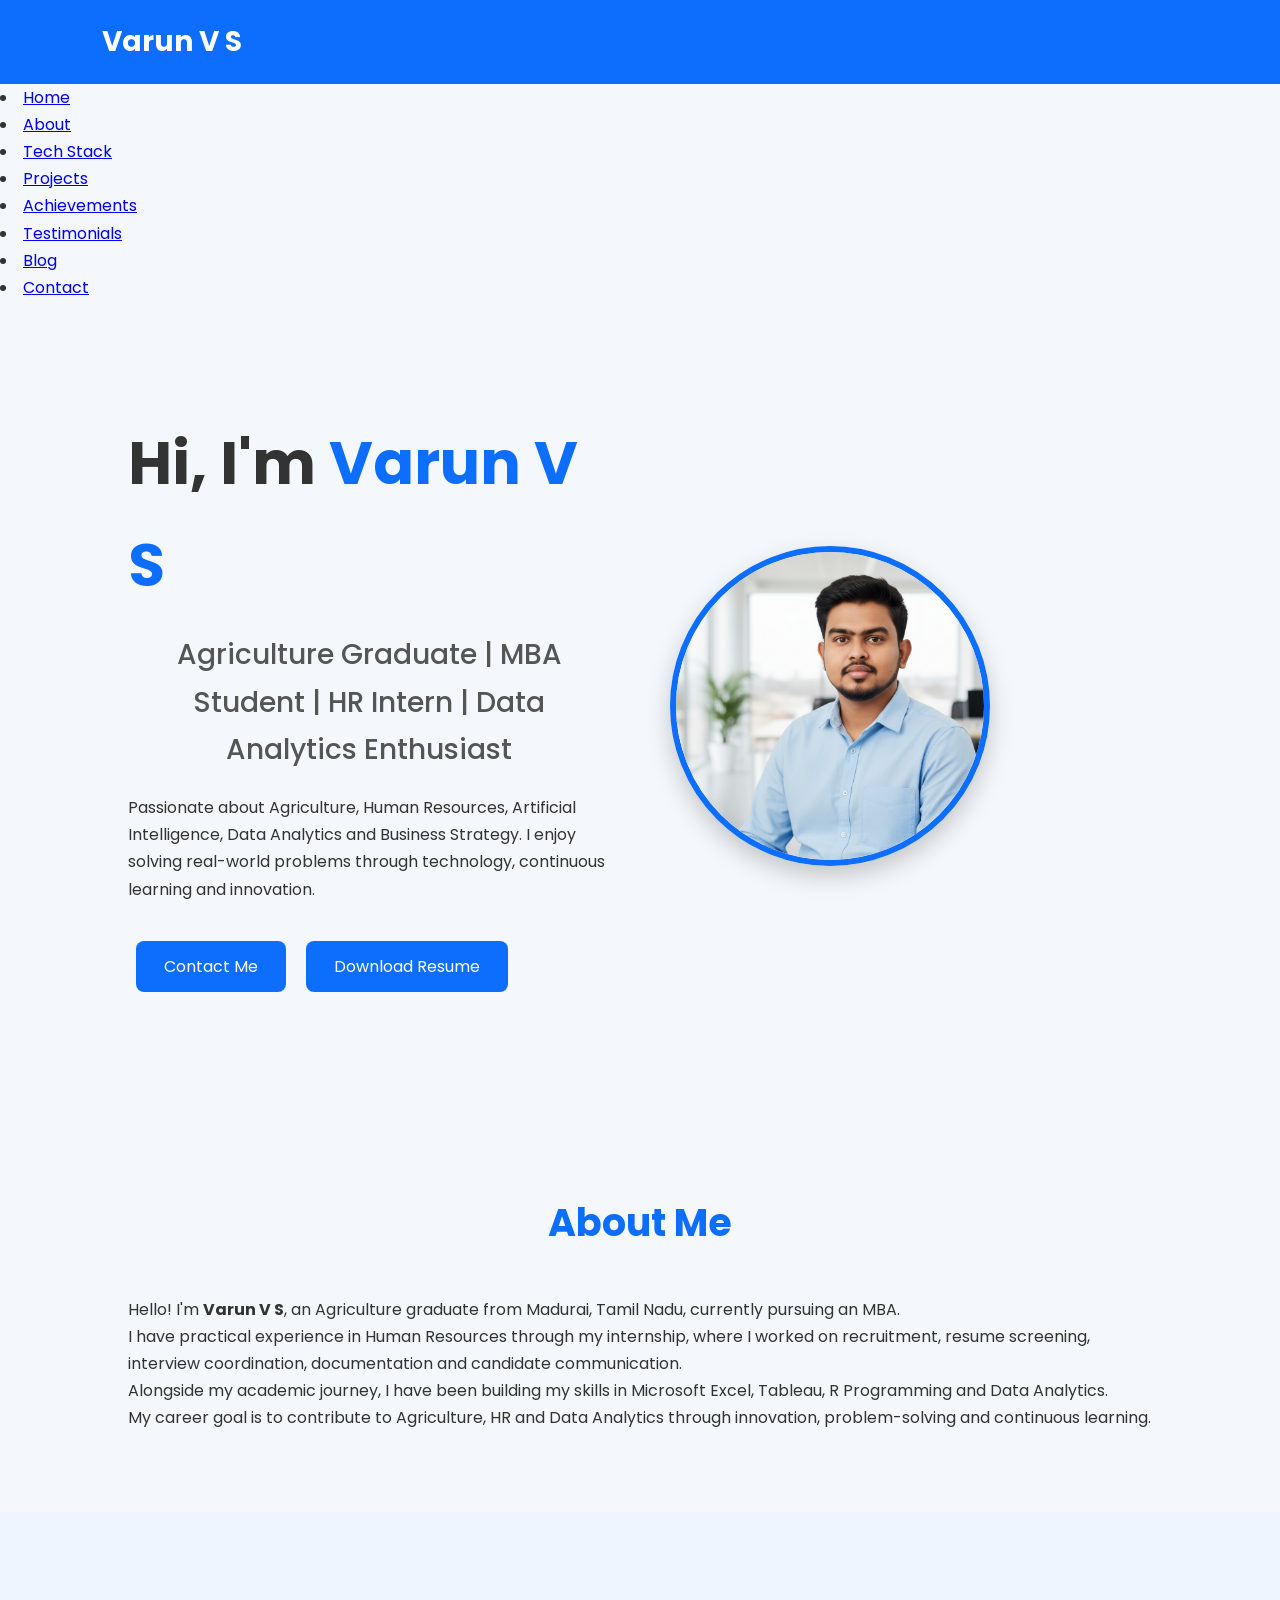
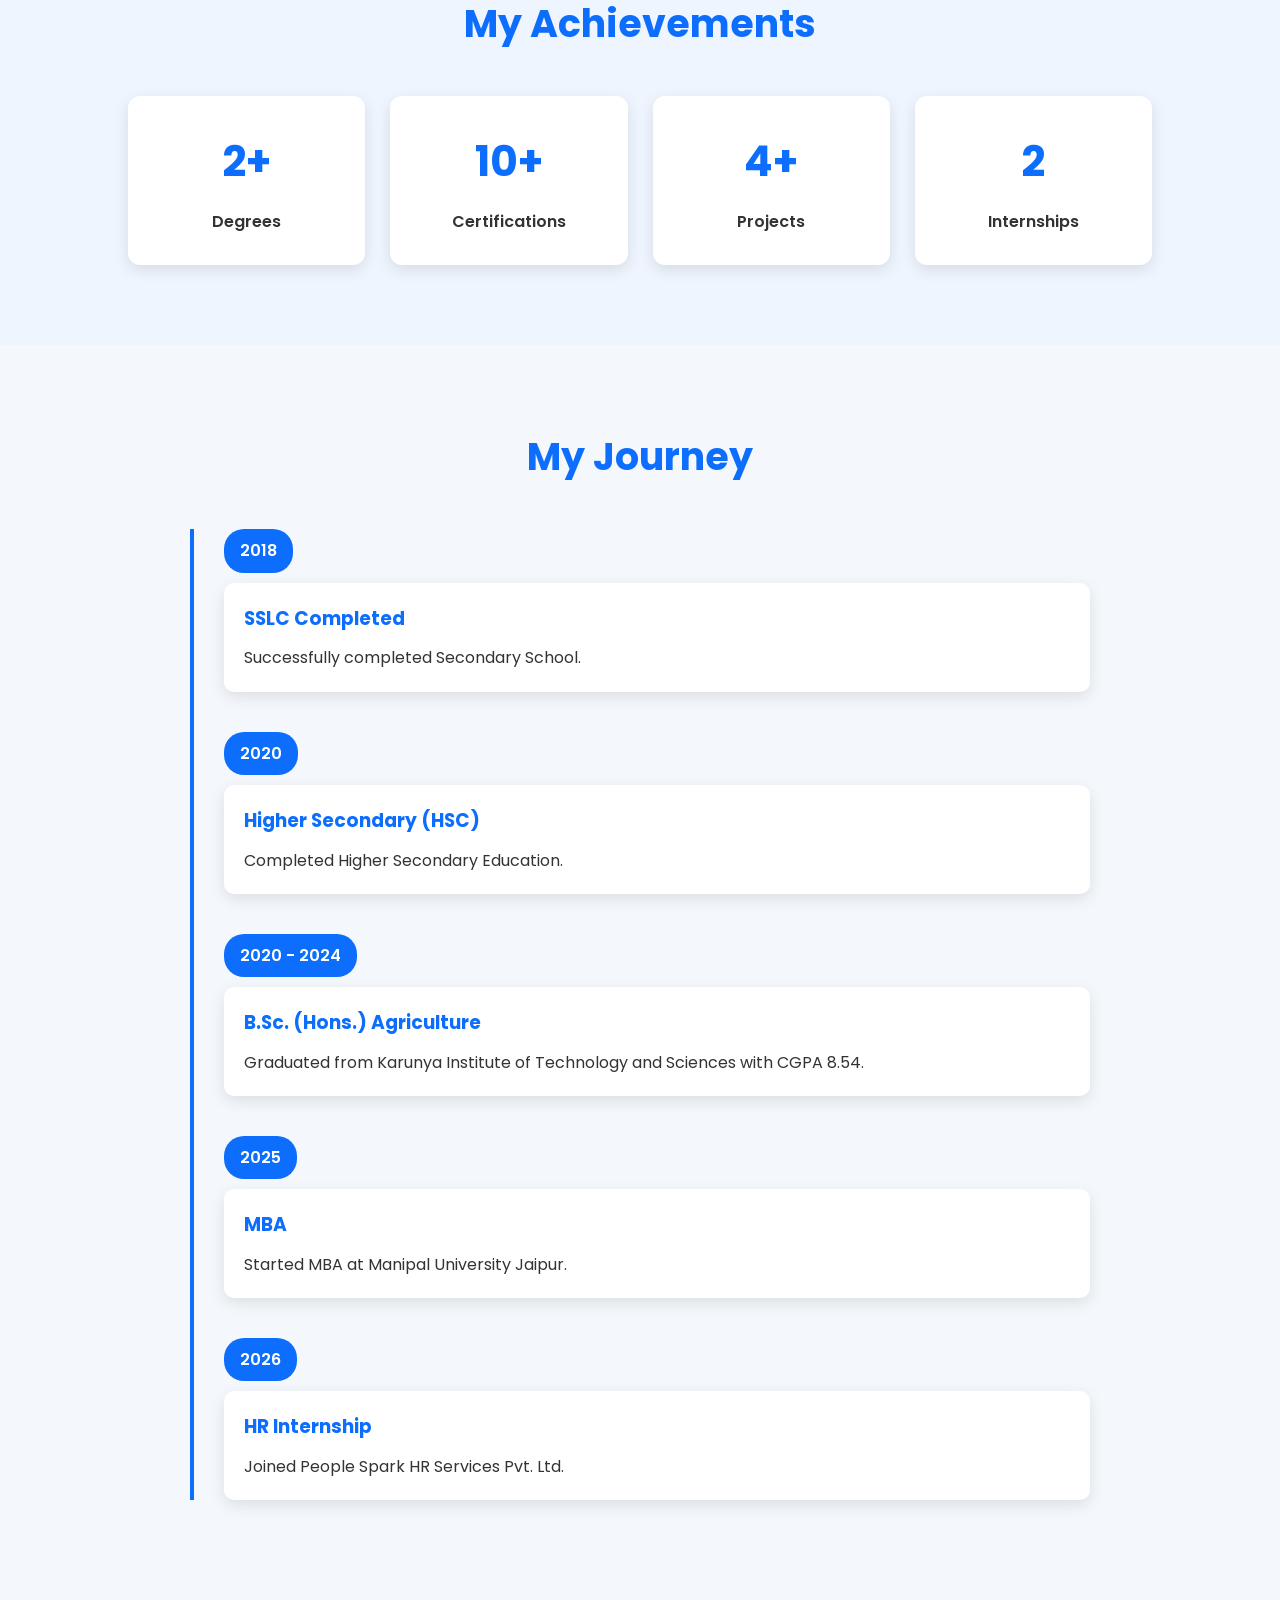
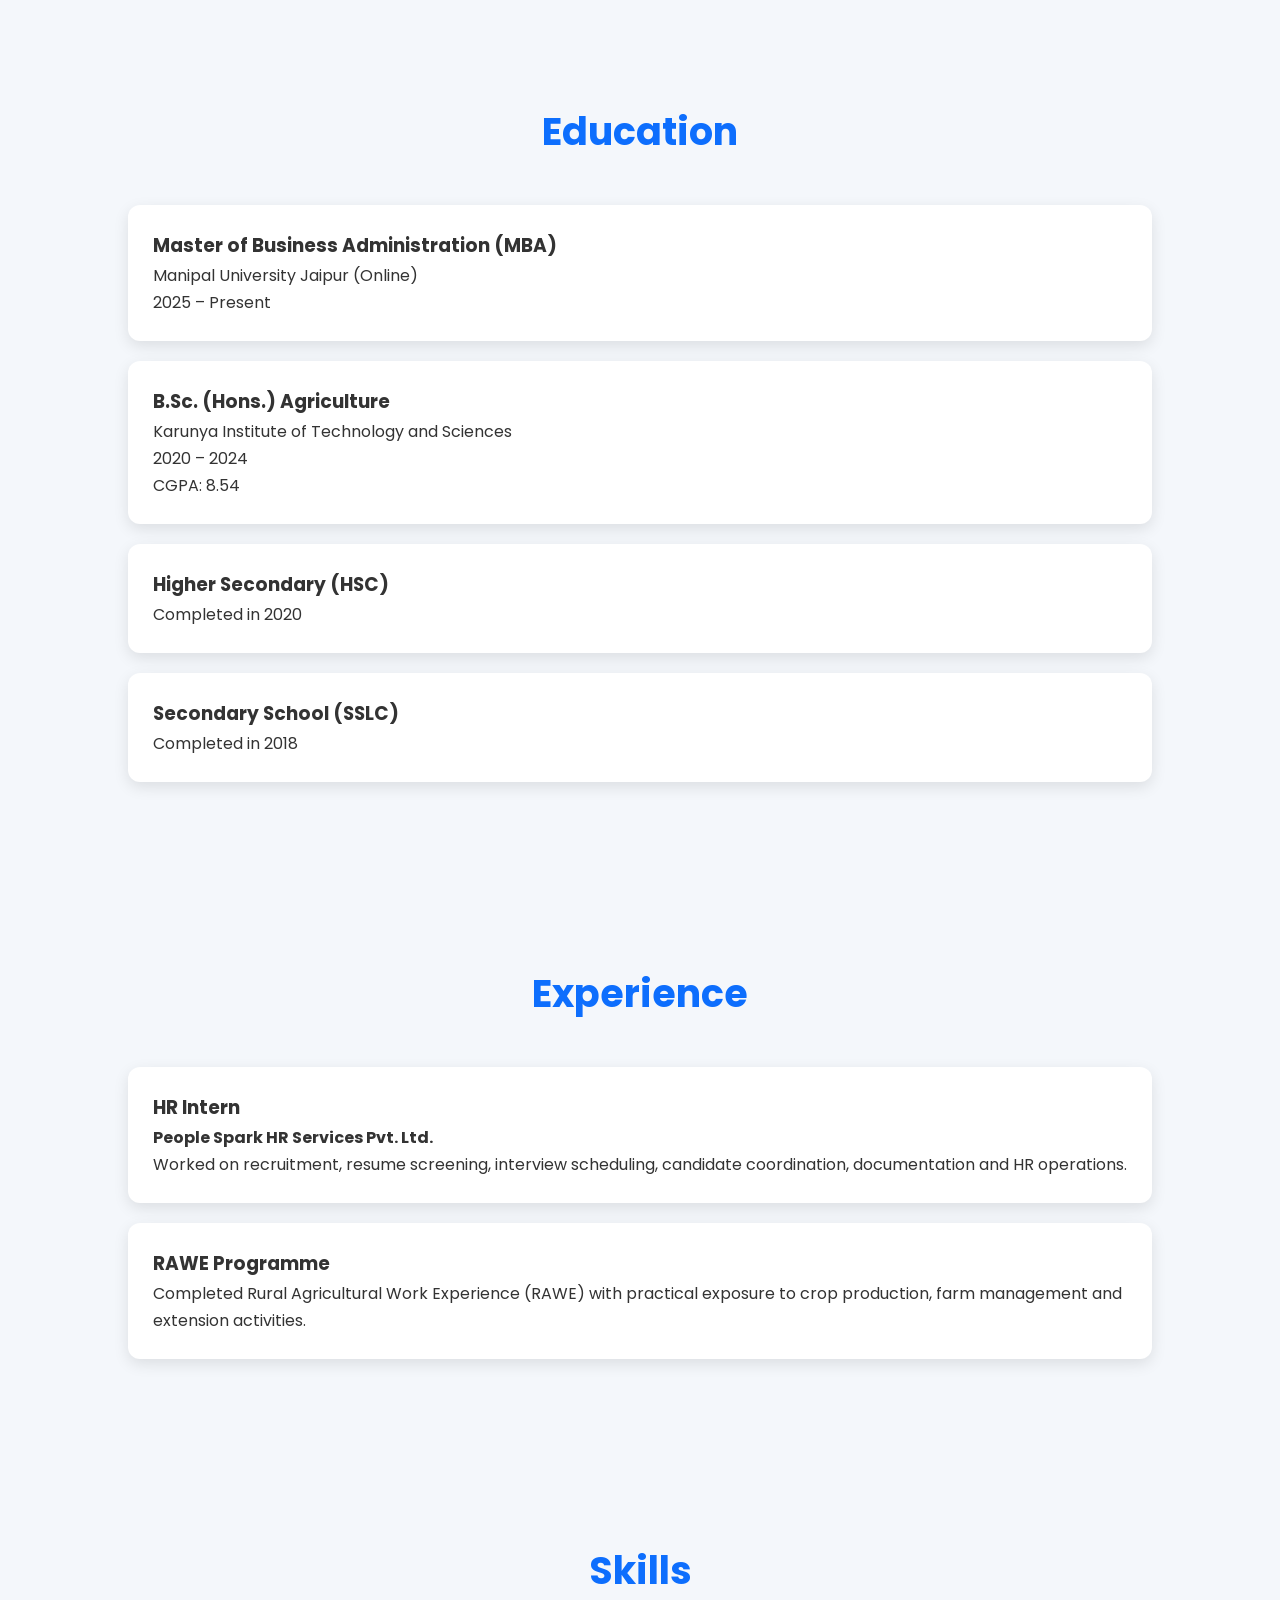
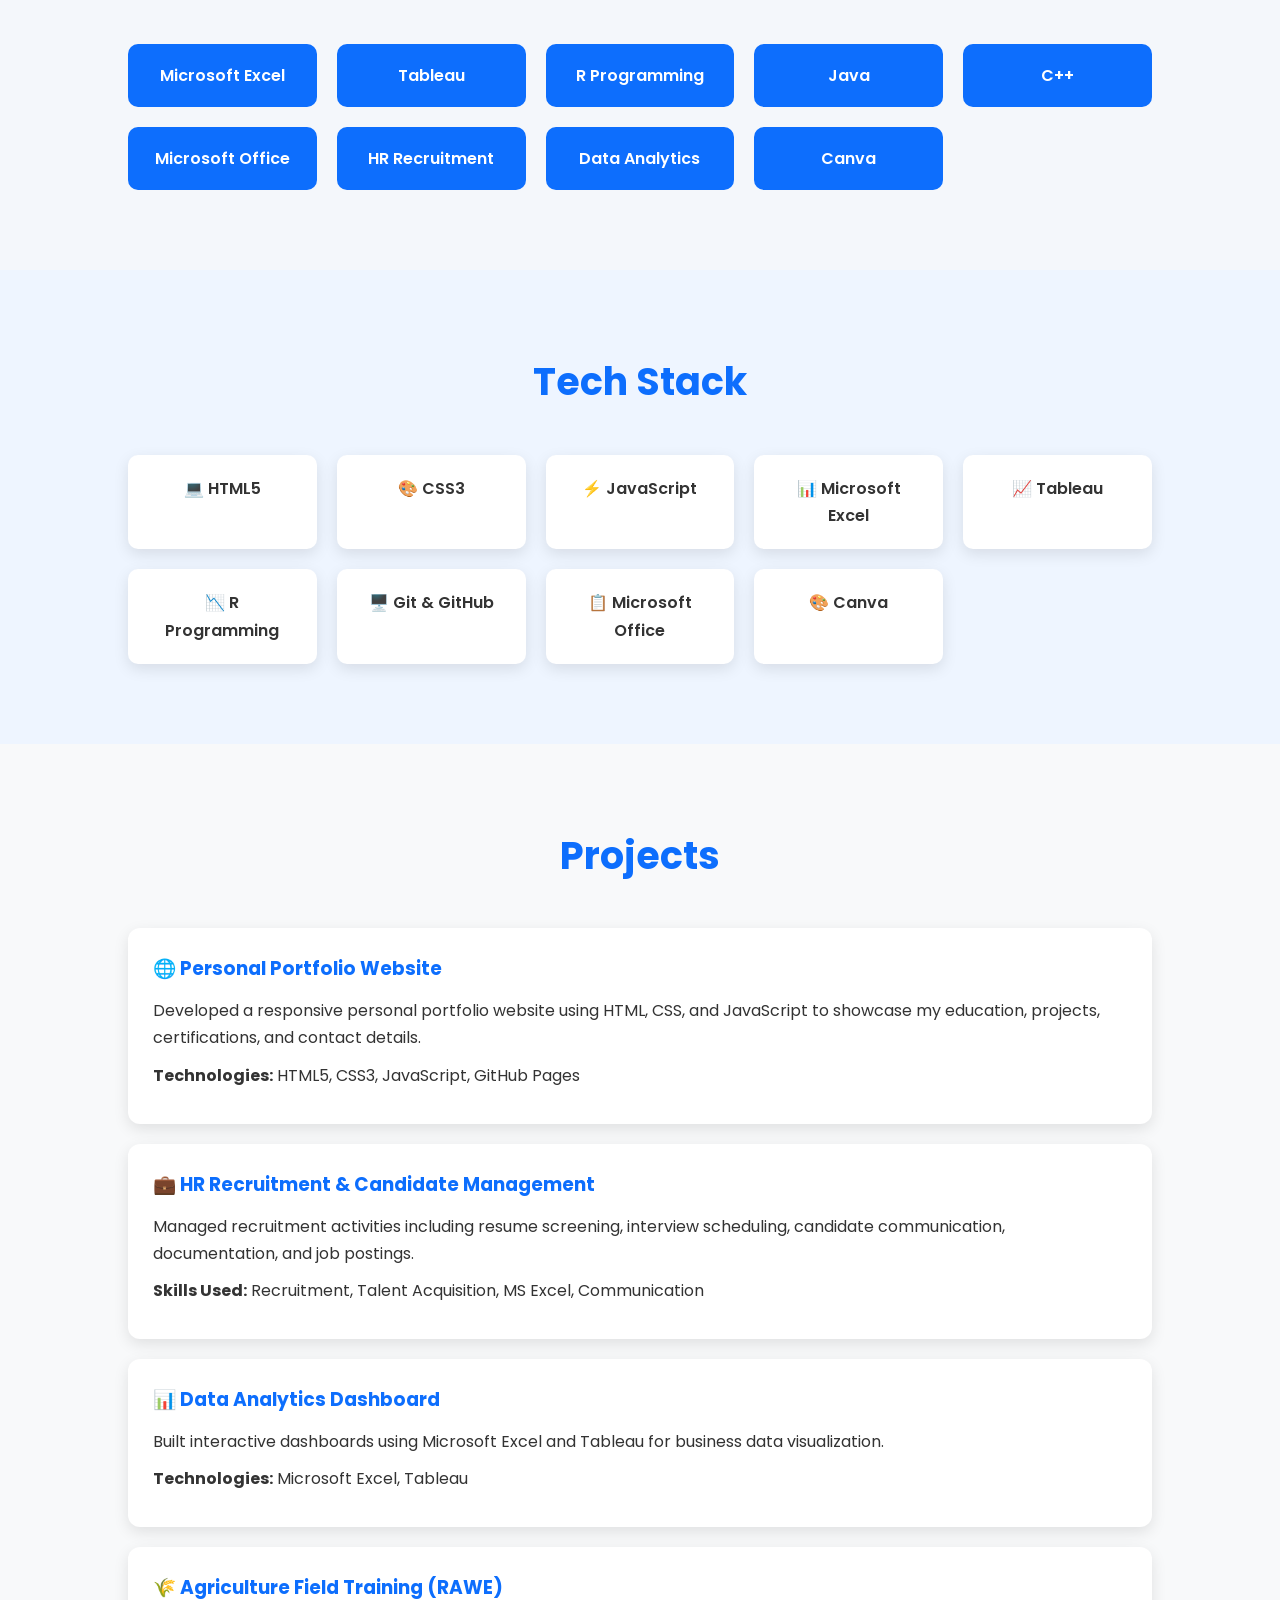
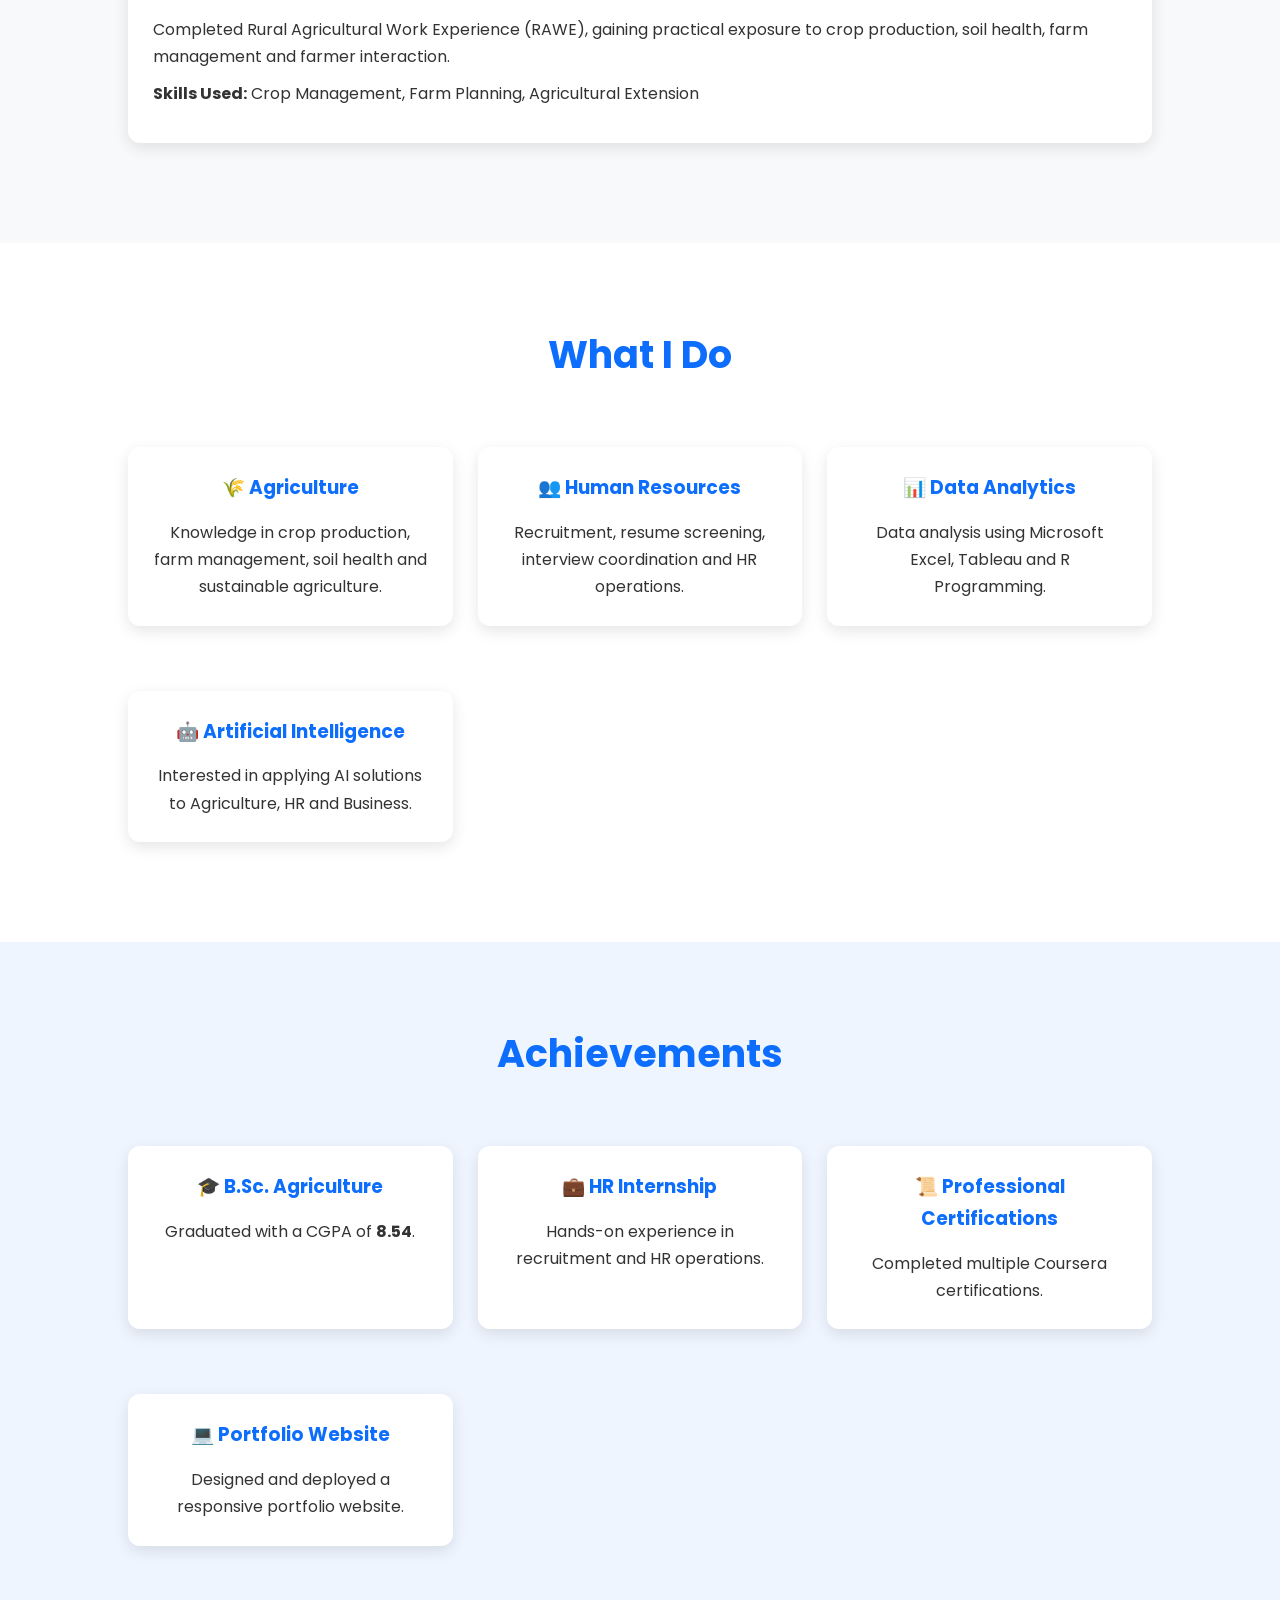
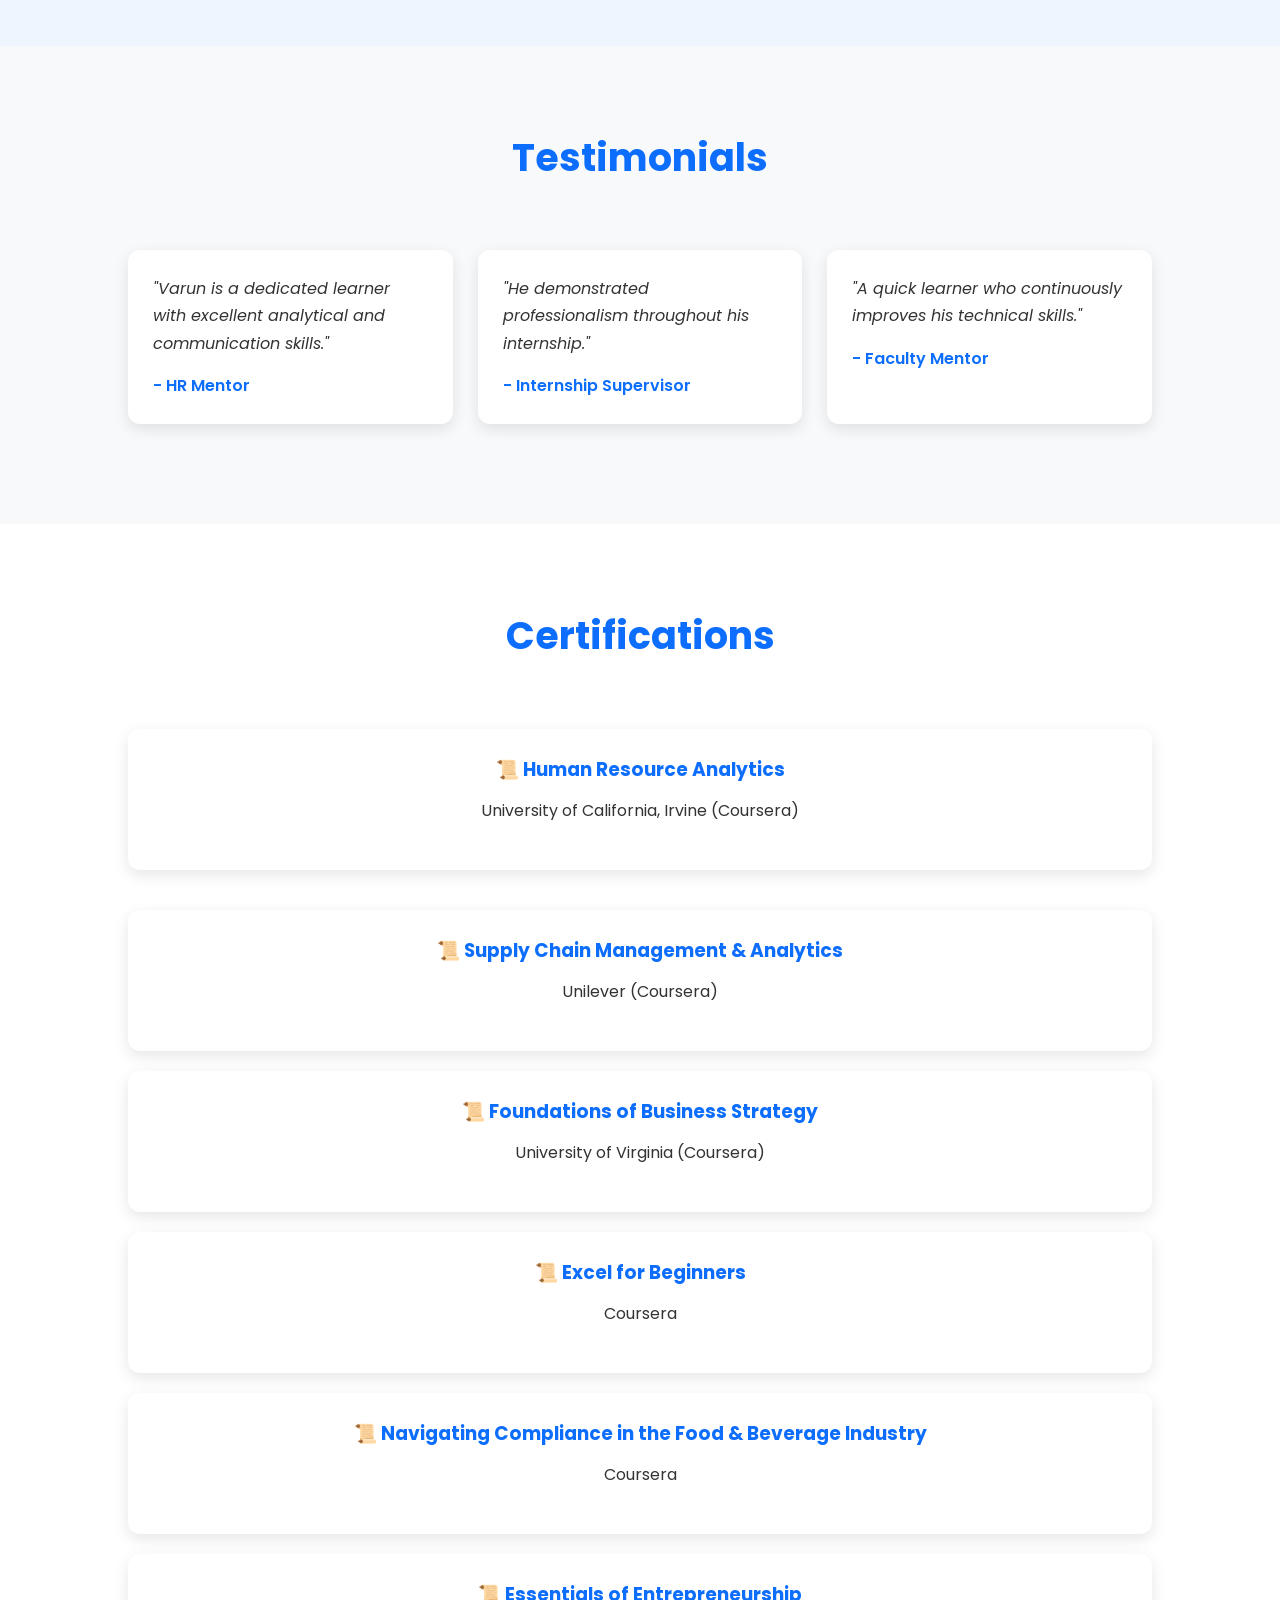
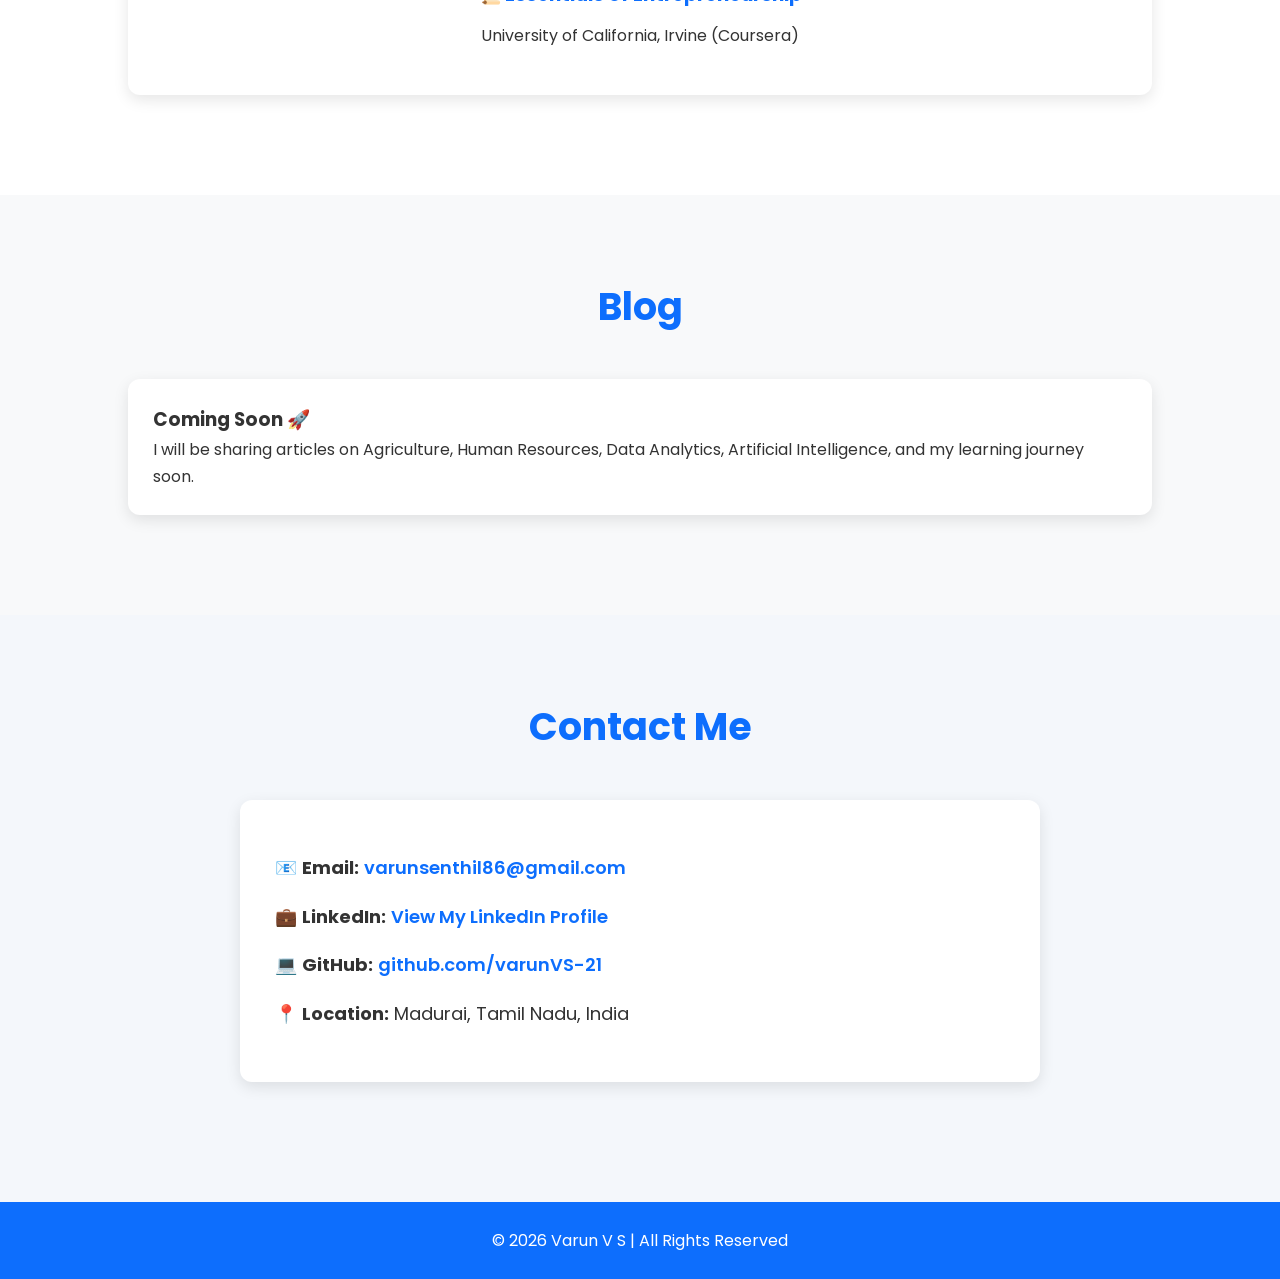
==== index.html @ ed877ddd "Update index.html" ====
<!DOCTYPE html>
<html lang="en">

<head>
    <meta charset="UTF-8">
    <meta name="viewport" content="width=device-width, initial-scale=1.0">
    <title>Varun V S | Portfolio</title>
    <link rel="icon" type="image/png" href="favicon.png">
    <meta name="description" content="Official portfolio of Varun V S">
<meta name="keywords" content="Varun V S, Portfolio, Agriculture, HR, Data Analytics">
<meta name="author" content="Varun V S">
    <meta property="og:title" content="Varun V S | Portfolio">
<meta property="og:description" content="Agriculture Graduate | MBA Student | HR Intern | Data Analytics Enthusiast">
<meta property="og:image" content="profile.jpg">
<meta property="og:type" content="website">
    <link rel="stylesheet" href="style.css">
</head>

<body>

    <!-- Navigation -->
    <nav>
        <div class="logo">Varun V S</div>
        <ul>
           
</nav>
            <li><a href="#home">Home</a></li>
            <li><a href="#about">About</a></li>
            <li><a href="#techstack">Tech Stack</a></li>
            <li><a href="#projects">Projects</a></li>
            <li><a href="#achievements">Achievements</a></li>
            <li><a href="#testimonials">Testimonials</a></li>
            <li><a href="#blog">Blog</a></li>
            <li><a href="#contact">Contact</a></li>
        </ul>
    </nav>

    <!-- Hero -->
    <section id="home" class="hero">

        <div class="hero-content">

            <div class="hero-text">

                <h1>Hi, I'm <span>Varun V S</span></h1>

                <h2>Agriculture Graduate | MBA Student | HR Intern | Data Analytics Enthusiast</h2>

                <p>
                    Passionate about Agriculture, Human Resources, Artificial Intelligence,
                    Data Analytics and Business Strategy. I enjoy solving real-world
                    problems through technology, continuous learning and innovation.
                </p>

                <a href="#contact" class="btn">Contact Me</a>
                <a href="Varun_VS_Resume.pdf" class="btn" download>Download Resume</a>

            </div>

            <div class="hero-image">
                <img src="profile.jpg" alt="Varun V S">
            </div>

        </div>

    </section>

    <!-- About -->
    <section id="about">

        <h2>About Me</h2>

        <p>
            Hello! I'm <strong>Varun V S</strong>, an Agriculture graduate from
            Madurai, Tamil Nadu, currently pursuing an MBA.
        </p>

        <p>
            I have practical experience in Human Resources through my internship,
            where I worked on recruitment, resume screening, interview
            coordination, documentation and candidate communication.
        </p>

        <p>
            Alongside my academic journey, I have been building my skills in
            Microsoft Excel, Tableau, R Programming and Data Analytics.
        </p>

        <p>
            My career goal is to contribute to Agriculture, HR and Data Analytics
            through innovation, problem-solving and continuous learning.
        </p>

    </section>

    <!-- Statistics -->
    <section id="stats">

        <h2>My Achievements</h2>

        <div class="stats-container">

            <div class="stat-card">
                <h3>2+</h3>
                <p>Degrees</p>
            </div>

            <div class="stat-card">
                <h3>10+</h3>
                <p>Certifications</p>
            </div>

            <div class="stat-card">
                <h3>4+</h3>
                <p>Projects</p>
            </div>

            <div class="stat-card">
                <h3>2</h3>
                <p>Internships</p>
            </div>

        </div>

    </section>

    <!-- Timeline -->
    <section id="timeline">

        <h2>My Journey</h2>

        <div class="timeline">

            <div class="timeline-item">
                <div class="timeline-year">2018</div>
                <div class="timeline-content">
                    <h3>SSLC Completed</h3>
                    <p>Successfully completed Secondary School.</p>
                </div>
            </div>

            <div class="timeline-item">
                <div class="timeline-year">2020</div>
                <div class="timeline-content">
                    <h3>Higher Secondary (HSC)</h3>
                    <p>Completed Higher Secondary Education.</p>
                </div>
            </div>

            <div class="timeline-item">
                <div class="timeline-year">2020 - 2024</div>
                <div class="timeline-content">
                    <h3>B.Sc. (Hons.) Agriculture</h3>
                    <p>Graduated from Karunya Institute of Technology and Sciences with CGPA 8.54.</p>
                </div>
            </div>

            <div class="timeline-item">
                <div class="timeline-year">2025</div>
                <div class="timeline-content">
                    <h3>MBA</h3>
                    <p>Started MBA at Manipal University Jaipur.</p>
                </div>
            </div>

            <div class="timeline-item">
                <div class="timeline-year">2026</div>
                <div class="timeline-content">
                    <h3>HR Internship</h3>
                    <p>Joined People Spark HR Services Pvt. Ltd.</p>
                </div>
            </div>

        </div>

    </section>

    <!-- Education -->
    <section id="education">

        <h2>Education</h2>

        <div class="card">
            <h3>Master of Business Administration (MBA)</h3>
            <p>Manipal University Jaipur (Online)</p>
            <p>2025 – Present</p>
        </div>

        <div class="card">
            <h3>B.Sc. (Hons.) Agriculture</h3>
            <p>Karunya Institute of Technology and Sciences</p>
            <p>2020 – 2024</p>
            <p>CGPA: 8.54</p>
        </div>

        <div class="card">
            <h3>Higher Secondary (HSC)</h3>
            <p>Completed in 2020</p>
        </div>

        <div class="card">
            <h3>Secondary School (SSLC)</h3>
            <p>Completed in 2018</p>
        </div>

    </section>

    <!-- Experience -->
    <section id="experience">

        <h2>Experience</h2>

        <div class="card">
            <h3>HR Intern</h3>
            <p><strong>People Spark HR Services Pvt. Ltd.</strong></p>
            <p>
                Worked on recruitment, resume screening, interview scheduling,
                candidate coordination, documentation and HR operations.
            </p>
        </div>

        <div class="card">
            <h3>RAWE Programme</h3>
            <p>
                Completed Rural Agricultural Work Experience (RAWE) with practical
                exposure to crop production, farm management and extension activities.
            </p>
        </div>

    </section>
        <!-- Skills -->
    <section id="skills">

        <h2>Skills</h2>

        <div class="skills">

            <div class="skill">Microsoft Excel</div>
            <div class="skill">Tableau</div>
            <div class="skill">R Programming</div>
            <div class="skill">Java</div>
            <div class="skill">C++</div>
            <div class="skill">Microsoft Office</div>
            <div class="skill">HR Recruitment</div>
            <div class="skill">Data Analytics</div>
            <div class="skill">Canva</div>

        </div>

    </section>

    <!-- Tech Stack -->
    <section id="techstack">

        <h2>Tech Stack</h2>

        <div class="tech-grid">

            <div class="tech-card">💻 HTML5</div>
            <div class="tech-card">🎨 CSS3</div>
            <div class="tech-card">⚡ JavaScript</div>
            <div class="tech-card">📊 Microsoft Excel</div>
            <div class="tech-card">📈 Tableau</div>
            <div class="tech-card">📉 R Programming</div>
            <div class="tech-card">🖥️ Git & GitHub</div>
            <div class="tech-card">📋 Microsoft Office</div>
            <div class="tech-card">🎨 Canva</div>

        </div>

    </section>

    <!-- Projects -->
    <section id="projects">

        <h2>Projects</h2>

        <div class="project">

            <h3>🌐 Personal Portfolio Website</h3>

            <p>
                Developed a responsive personal portfolio website using HTML, CSS,
                and JavaScript to showcase my education, projects,
                certifications, and contact details.
            </p>

            <p><strong>Technologies:</strong> HTML5, CSS3, JavaScript, GitHub Pages</p>

        </div>

        <div class="project">

            <h3>💼 HR Recruitment & Candidate Management</h3>

            <p>
                Managed recruitment activities including resume screening,
                interview scheduling, candidate communication,
                documentation, and job postings.
            </p>

            <p><strong>Skills Used:</strong> Recruitment, Talent Acquisition, MS Excel, Communication</p>

        </div>

        <div class="project">

            <h3>📊 Data Analytics Dashboard</h3>

            <p>
                Built interactive dashboards using Microsoft Excel
                and Tableau for business data visualization.
            </p>

            <p><strong>Technologies:</strong> Microsoft Excel, Tableau</p>

        </div>

        <div class="project">

            <h3>🌾 Agriculture Field Training (RAWE)</h3>

            <p>
                Completed Rural Agricultural Work Experience (RAWE),
                gaining practical exposure to crop production,
                soil health, farm management and farmer interaction.
            </p>

            <p><strong>Skills Used:</strong> Crop Management, Farm Planning, Agricultural Extension</p>

        </div>

    </section>

    <!-- Services -->
    <section id="services">

        <h2>What I Do</h2>

        <div class="services-grid">

            <div class="service-card">
                <h3>🌾 Agriculture</h3>
                <p>
                    Knowledge in crop production, farm management,
                    soil health and sustainable agriculture.
                </p>
            </div>

            <div class="service-card">
                <h3>👥 Human Resources</h3>
                <p>
                    Recruitment, resume screening,
                    interview coordination and HR operations.
                </p>
            </div>

            <div class="service-card">
                <h3>📊 Data Analytics</h3>
                <p>
                    Data analysis using Microsoft Excel,
                    Tableau and R Programming.
                </p>
            </div>

            <div class="service-card">
                <h3>🤖 Artificial Intelligence</h3>
                <p>
                    Interested in applying AI solutions
                    to Agriculture, HR and Business.
                </p>
            </div>

        </div>

    </section>

    <!-- Achievements -->
    <section id="achievements">

        <h2>Achievements</h2>

        <div class="achievement-grid">

            <div class="achievement-card">
                <h3>🎓 B.Sc. Agriculture</h3>
                <p>Graduated with a CGPA of <strong>8.54</strong>.</p>
            </div>

            <div class="achievement-card">
                <h3>💼 HR Internship</h3>
                <p>Hands-on experience in recruitment and HR operations.</p>
            </div>

            <div class="achievement-card">
                <h3>📜 Professional Certifications</h3>
                <p>Completed multiple Coursera certifications.</p>
            </div>

            <div class="achievement-card">
                <h3>💻 Portfolio Website</h3>
                <p>Designed and deployed a responsive portfolio website.</p>
            </div>

        </div>

    </section>

    <!-- Testimonials -->
    <section id="testimonials">

        <h2>Testimonials</h2>

        <div class="testimonial-grid">

            <div class="testimonial-card">
                <p>
                    "Varun is a dedicated learner with excellent analytical and communication skills."
                </p>
                <h4>- HR Mentor</h4>
            </div>

            <div class="testimonial-card">
                <p>
                    "He demonstrated professionalism throughout his internship."
                </p>
                <h4>- Internship Supervisor</h4>
            </div>

            <div class="testimonial-card">
                <p>
                    "A quick learner who continuously improves his technical skills."
                </p>
                <h4>- Faculty Mentor</h4>
            </div>

        </div>

    </section>
        <!-- Certifications -->
    <section id="certifications">

        <h2>Certifications</h2>

        <div class="cert-grid">
<div class="certificate">
    <h3>📜 Human Resource Analytics</h3>
    <p>University of California, Irvine (Coursera)</p>
</div>
            </div>

            <div class="certificate">
                <h3>📜 Supply Chain Management & Analytics</h3>
                <p>Unilever (Coursera)</p>
            </div>

            <div class="certificate">
                <h3>📜 Foundations of Business Strategy</h3>
                <p>University of Virginia (Coursera)</p>
            </div>

            <div class="certificate">
                <h3>📜 Excel for Beginners</h3>
                <p>Coursera</p>
            </div>

            <div class="certificate">
                <h3>📜 Navigating Compliance in the Food & Beverage Industry</h3>
                <p>Coursera</p>
            </div>

            <div class="certificate">
                <h3>📜 Essentials of Entrepreneurship</h3>
                <p>University of California, Irvine (Coursera)</p>
            </div>

        </div>

    </section>

    <!-- Blog -->
    <section id="blog">

    <h2>Blog</h2>

    <div class="card">
        <h3>Coming Soon 🚀</h3>
        <p>
            I will be sharing articles on Agriculture, Human Resources,
            Data Analytics, Artificial Intelligence, and my learning journey soon.
        </p>
    </div>

</section>

    </section>

    <!-- Contact -->
    <section id="contact">

        <h2>Contact Me</h2>

        <div class="contact-box">

            <p>
                📧 <strong>Email:</strong>
                <a href="mailto:varunsenthil86@gmail.com">
                    varunsenthil86@gmail.com
                </a>
            </p>

            <p>
                💼 <strong>LinkedIn:</strong>
                <a href="https://www.linkedin.com/in/varun-v-s-731151214"
                    target="_blank">
                    View My LinkedIn Profile
                </a>
            </p>

            <p>
                💻 <strong>GitHub:</strong>
                <a href="https://github.com/varunVS-21"
                    target="_blank">
                    github.com/varunVS-21
                </a>
            </p>

            <p>
                📍 <strong>Location:</strong>
                Madurai, Tamil Nadu, India
            </p>

        </div>

    </section>

    <!-- Footer -->
    <footer>

        <p>&copy; 2026 Varun V S | All Rights Reserved</p>

    </footer>

    <script src="script.js"></script>

</body>

</html>
---- style.css ----
/* Google Font */
@import url('https://fonts.googleapis.com/css2?family=Poppins:wght@300;400;500;600;700&display=swap');

/* Reset */

*{
    margin:0;
    padding:0;
    box-sizing:border-box;
    scroll-behavior:smooth;
}

body{
    font-family:'Poppins',sans-serif;
    background:#f4f7fb;
    color:#333;
    line-height:1.7;
}

/* Navigation */

nav{
    position:sticky;
    top:0;
    width:100%;
    background:#0d6efd;
    display:flex;
    justify-content:space-between;
    align-items:center;
    padding:18px 8%;
    z-index:1000;
}

.logo{
    color:#fff;
    font-size:28px;
    font-weight:700;
}

nav ul{
    display:flex;
    list-style:none;
    gap:25px;
    flex-wrap:wrap;
}

nav ul li{
    list-style:none;
}

nav ul li a{
    color:#fff;
    text-decoration:none;
    font-weight:500;
    transition:.3s;
}

nav ul li a:hover{
    color:#ffd54f;
}

/* Hero */

.hero{
    min-height:90vh;
    display:flex;
    align-items:center;
    justify-content:center;
    padding:80px 10%;
}

.hero-content{
    display:flex;
    justify-content:space-between;
    align-items:center;
    gap:60px;
    width:100%;
}

.hero-text{
    flex:1;
}

.hero-text h1{
    font-size:60px;
    margin-bottom:15px;
}

.hero-text span{
    color:#0d6efd;
}

.hero-text h2{
    font-size:28px;
    color:#555;
    margin-bottom:20px;
    font-weight:500;
}

.hero-text p{
    margin-bottom:30px;
    max-width:650px;
}

.hero-image{
    flex:1;
    text-align:center;
}

.hero-image img{
    width:320px;
    height:320px;
    object-fit:cover;
    border-radius:50%;
    border:6px solid #0d6efd;
    box-shadow:0 10px 25px rgba(0,0,0,.2);
}

/* Buttons */

.btn{
    display:inline-block;
    padding:12px 28px;
    margin:8px;
    background:#0d6efd;
    color:#fff;
    text-decoration:none;
    border-radius:8px;
    transition:.3s;
}

.btn:hover{
    background:#084298;
    transform:translateY(-3px);
}

/* Common Sections */

section{
    padding:80px 10%;
}

section h2{
    text-align:center;
    color:#0d6efd;
    font-size:38px;
    margin-bottom:40px;
}
/* =========================
   Cards
========================= */

.card,
.project,
.certificate,
.blog-card,
.service-card,
.achievement-card,
.testimonial-card{
    background:#fff;
    padding:25px;
    border-radius:12px;
    margin:20px 0;
    box-shadow:0 5px 15px rgba(0,0,0,.1);
    transition:.3s;
}

.card:hover,
.project:hover,
.certificate:hover,
.blog-card:hover,
.service-card:hover,
.achievement-card:hover,
.testimonial-card:hover{
    transform:translateY(-8px);
    box-shadow:0 10px 25px rgba(0,0,0,.15);
}

/* =========================
   Skills
========================= */

.skills{
    display:grid;
    grid-template-columns:repeat(auto-fit,minmax(180px,1fr));
    gap:20px;
}

.skill{
    background:#0d6efd;
    color:#fff;
    padding:18px;
    text-align:center;
    border-radius:10px;
    font-weight:600;
    transition:.3s;
}

.skill:hover{
    background:#084298;
    transform:scale(1.05);
}

/* =========================
   Statistics
========================= */

#stats{
    background:#eef5ff;
}

.stats-container{
    display:grid;
    grid-template-columns:repeat(auto-fit,minmax(180px,1fr));
    gap:25px;
}

.stat-card{
    background:#fff;
    text-align:center;
    padding:30px;
    border-radius:12px;
    box-shadow:0 5px 15px rgba(0,0,0,.1);
    transition:.3s;
}

.stat-card:hover{
    transform:translateY(-8px);
}

.stat-card h3{
    font-size:42px;
    color:#0d6efd;
    margin-bottom:10px;
}

.stat-card p{
    font-weight:600;
}

/* =========================
   Timeline
========================= */

#timeline{
    padding:80px 10%;
}

.timeline{
    position:relative;
    max-width:900px;
    margin:auto;
    border-left:4px solid #0d6efd;
    padding-left:30px;
}

.timeline-item{
    margin-bottom:40px;
}

.timeline-year{
    display:inline-block;
    background:#0d6efd;
    color:#fff;
    padding:8px 16px;
    border-radius:20px;
    font-weight:600;
    margin-bottom:10px;
}

.timeline-content{
    background:#fff;
    padding:20px;
    border-radius:10px;
    box-shadow:0 5px 15px rgba(0,0,0,.1);
}

.timeline-content h3{
    color:#0d6efd;
    margin-bottom:10px;
}

/* =========================
   Tech Stack
========================= */

#techstack{
    background:#eef5ff;
}

.tech-grid{
    display:grid;
    grid-template-columns:repeat(auto-fit,minmax(180px,1fr));
    gap:20px;
}

.tech-card{
    background:#fff;
    padding:20px;
    text-align:center;
    font-weight:600;
    border-radius:10px;
    box-shadow:0 5px 15px rgba(0,0,0,.1);
    transition:.3s;
}

.tech-card:hover{
    transform:scale(1.05);
    color:#0d6efd;
}
/* =========================
   Projects
========================= */

#projects{
    background:#f8f9fa;
}

.project h3{
    color:#0d6efd;
    margin-bottom:12px;
}

.project p{
    margin-bottom:10px;
}

/* =========================
   Services
========================= */

#services{
    background:#ffffff;
}

.services-grid{
    display:grid;
    grid-template-columns:repeat(auto-fit,minmax(250px,1fr));
    gap:25px;
}

.service-card{
    text-align:center;
}

.service-card h3{
    color:#0d6efd;
    margin-bottom:15px;
}

/* =========================
   Achievements
========================= */

#achievements{
    background:#eef5ff;
}

.achievement-grid{
    display:grid;
    grid-template-columns:repeat(auto-fit,minmax(250px,1fr));
    gap:25px;
}

.achievement-card{
    text-align:center;
}

.achievement-card h3{
    color:#0d6efd;
    margin-bottom:15px;
}

/* =========================
   Testimonials
========================= */

#testimonials{
    background:#f8f9fa;
}

.testimonial-grid{
    display:grid;
    grid-template-columns:repeat(auto-fit,minmax(280px,1fr));
    gap:25px;
}

.testimonial-card p{
    font-style:italic;
    margin-bottom:15px;
}

.testimonial-card h4{
    color:#0d6efd;
    font-weight:600;
}

/* =========================
   Hover Effects
========================= */

.project:hover,
.service-card:hover,
.achievement-card:hover,
.testimonial-card:hover{
    transform:translateY(-8px);
    box-shadow:0 10px 25px rgba(0,0,0,.15);
}
/* =========================
   Certifications
========================= */

#certifications{
    background:#ffffff;
}

.cert-grid{
    display:grid;
    grid-template-columns:repeat(auto-fit,minmax(280px,1fr));
    gap:25px;
}

.certificate{
    text-align:center;
}

.certificate h3{
    color:#0d6efd;
    margin-bottom:12px;
}

.certificate p{
    margin-bottom:20px;
}


/* =========================
   Blog
========================= */

#blog{
    background:#f8f9fa;
}

.blog-grid{
    display:grid;
    grid-template-columns:repeat(auto-fit,minmax(300px,1fr));
    gap:25px;
}

.blog-card h3{
    color:#0d6efd;
    margin-bottom:15px;
}

.blog-card p{
    margin-bottom:20px;
}


/* =========================
   Contact
========================= */

.contact-box{
    max-width:800px;
    margin:auto;
    background:#fff;
    padding:35px;
    border-radius:12px;
    box-shadow:0 5px 15px rgba(0,0,0,.1);
}

.contact-box p{
    margin:18px 0;
    font-size:18px;
}

.contact-box a{
    color:#0d6efd;
    text-decoration:none;
    font-weight:600;
}

.contact-box a:hover{
    text-decoration:underline;
}


/* =========================
   Footer
========================= */

footer{
    background:#0d6efd;
    color:#fff;
    text-align:center;
    padding:25px;
    margin-top:40px;
}


/* =========================
   Images
========================= */

img{
    max-width:100%;
    display:block;
}
/ Theme Button /

#theme-toggle{
    background: white;
    color: #0d6efd;
    border: none;
    padding: 10px 15px;
    border-radius: 8px;
    cursor: pointer;
    font-size: 18px;
    margin-left: 15px;
}

#theme-toggle:hover{
    background: #f0f0f0;
}
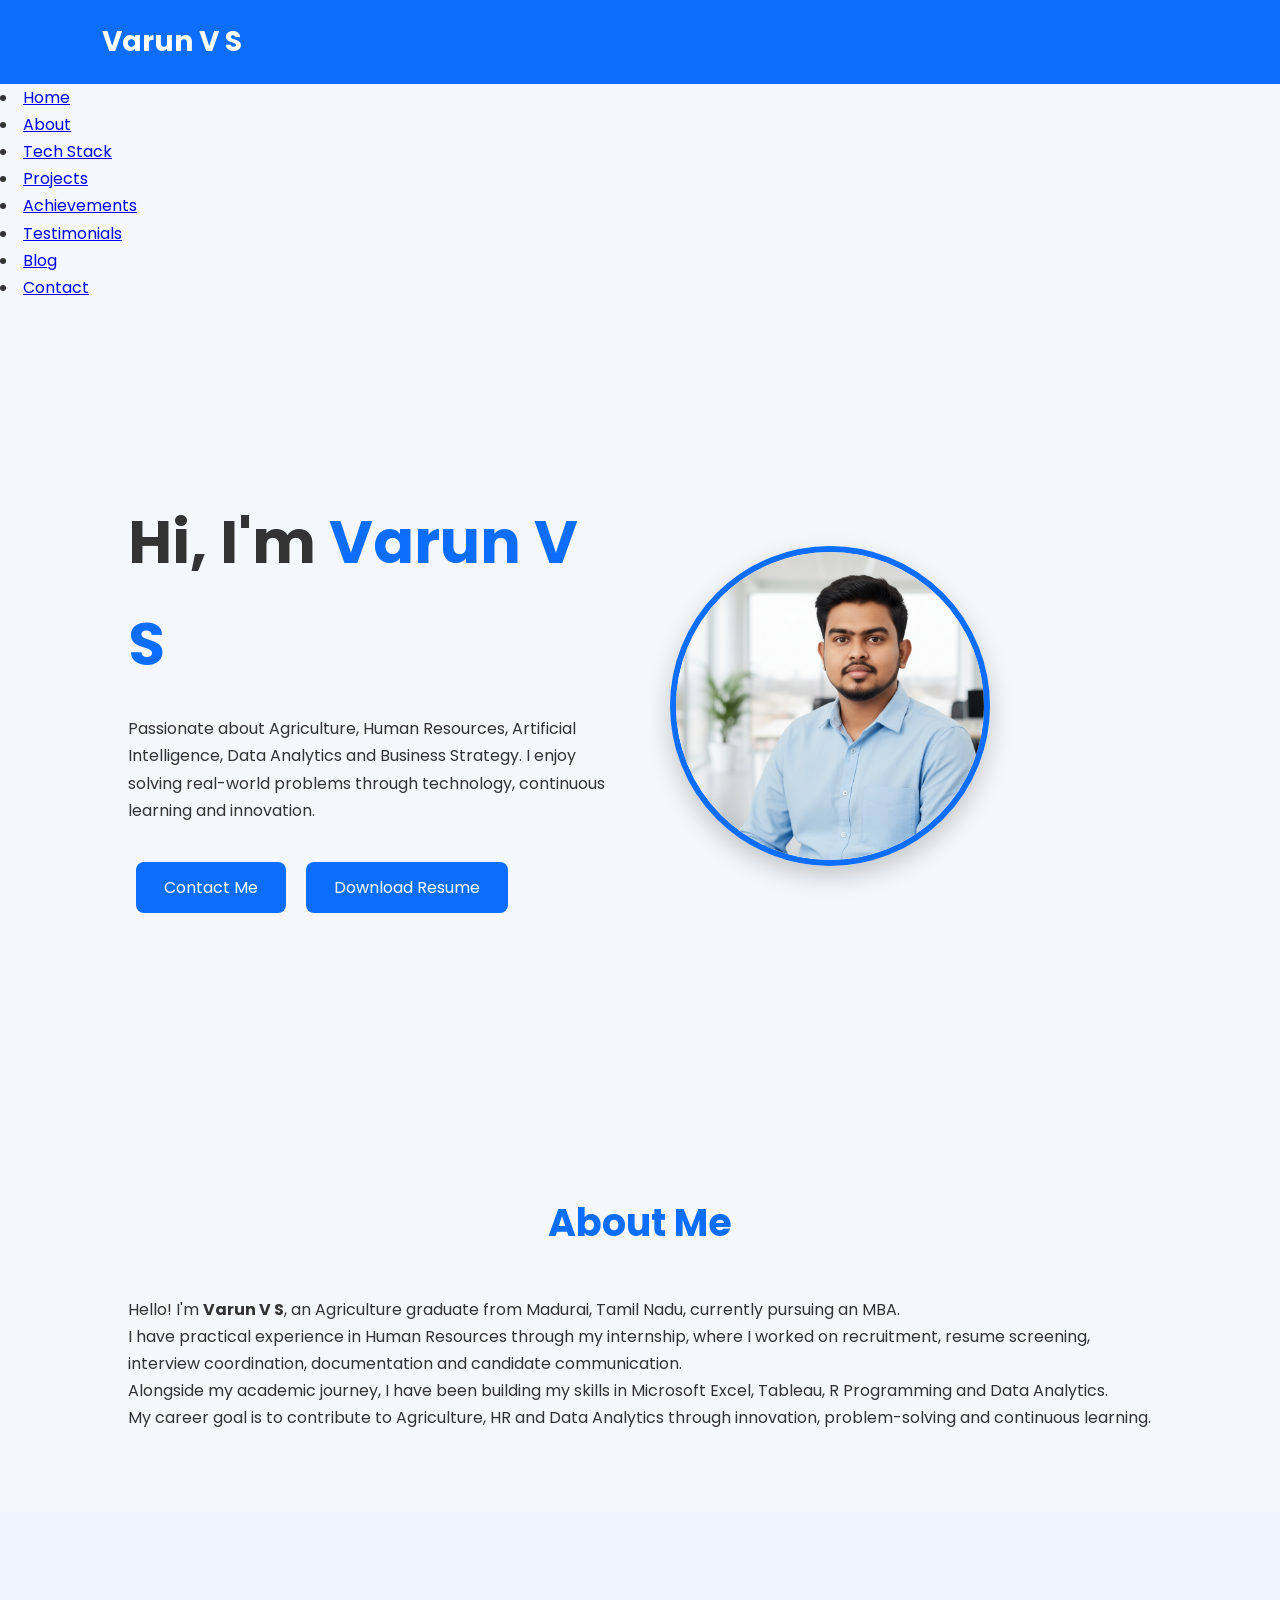
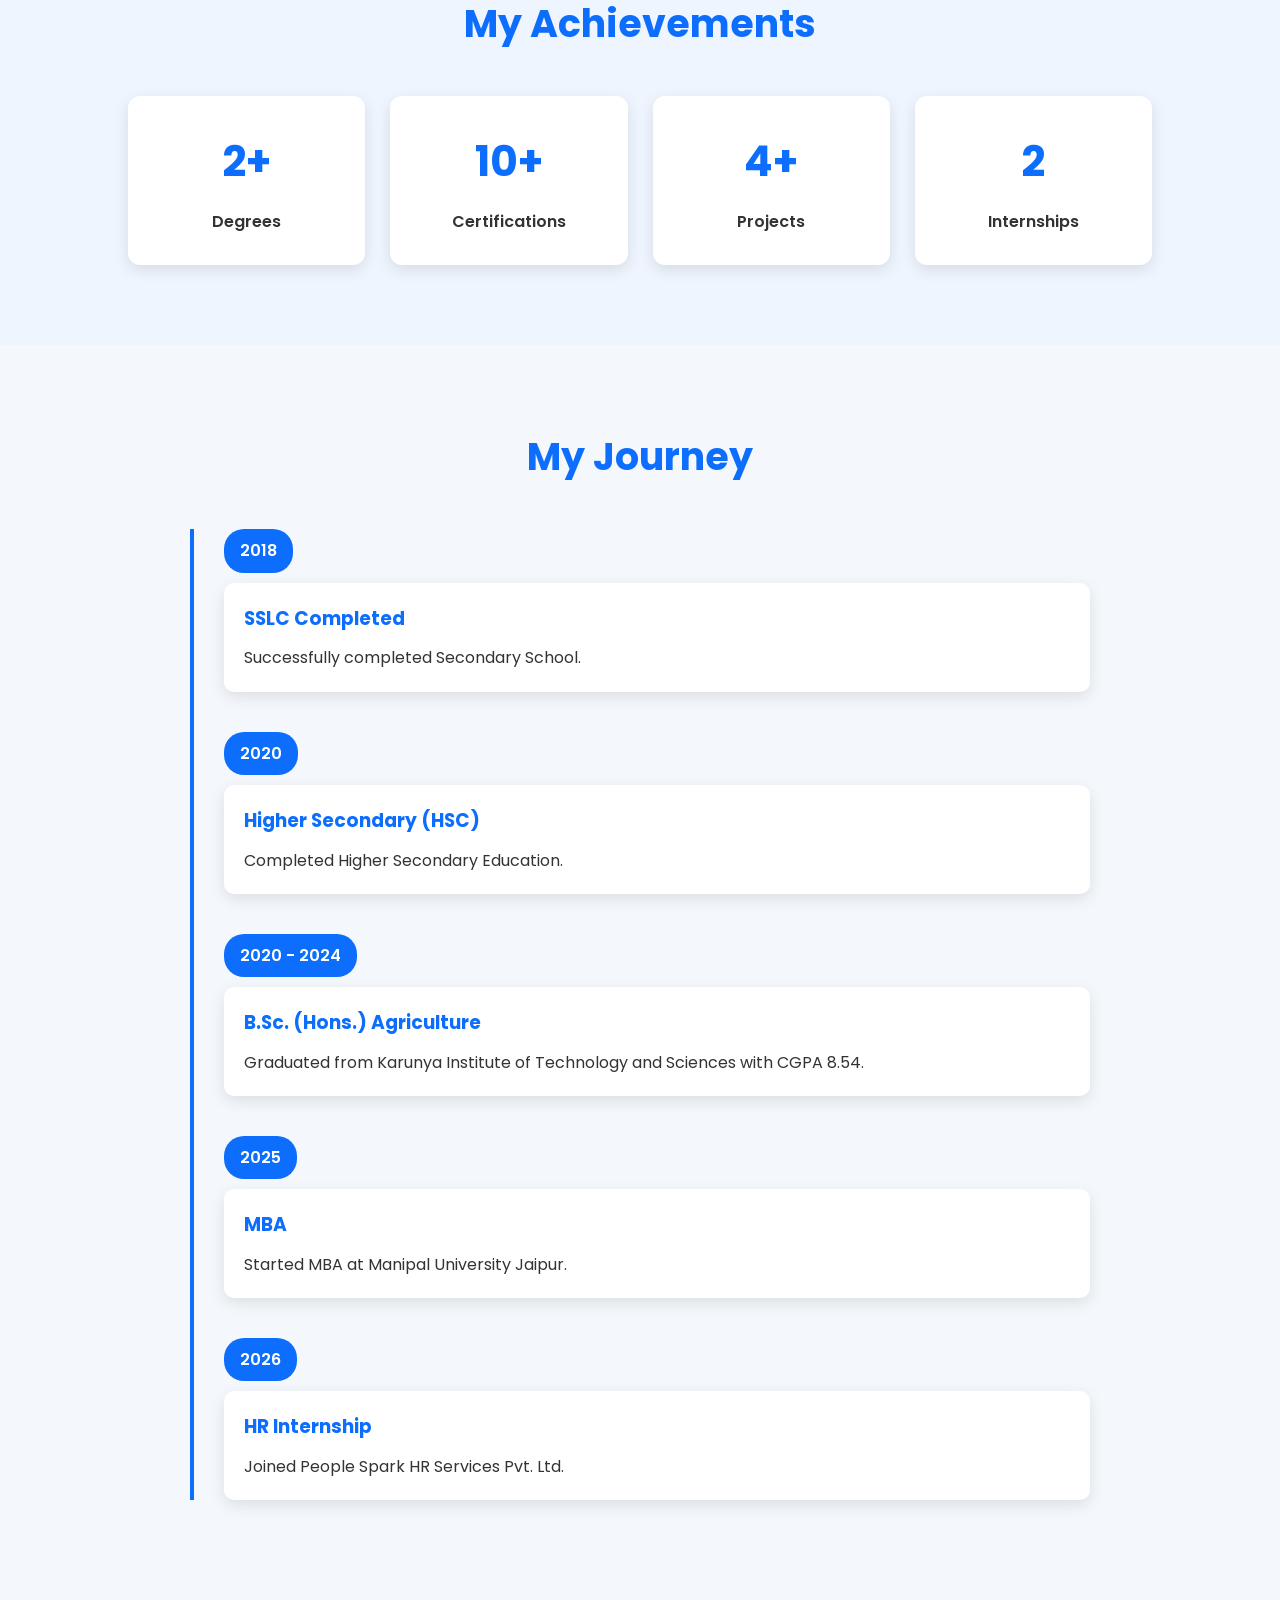
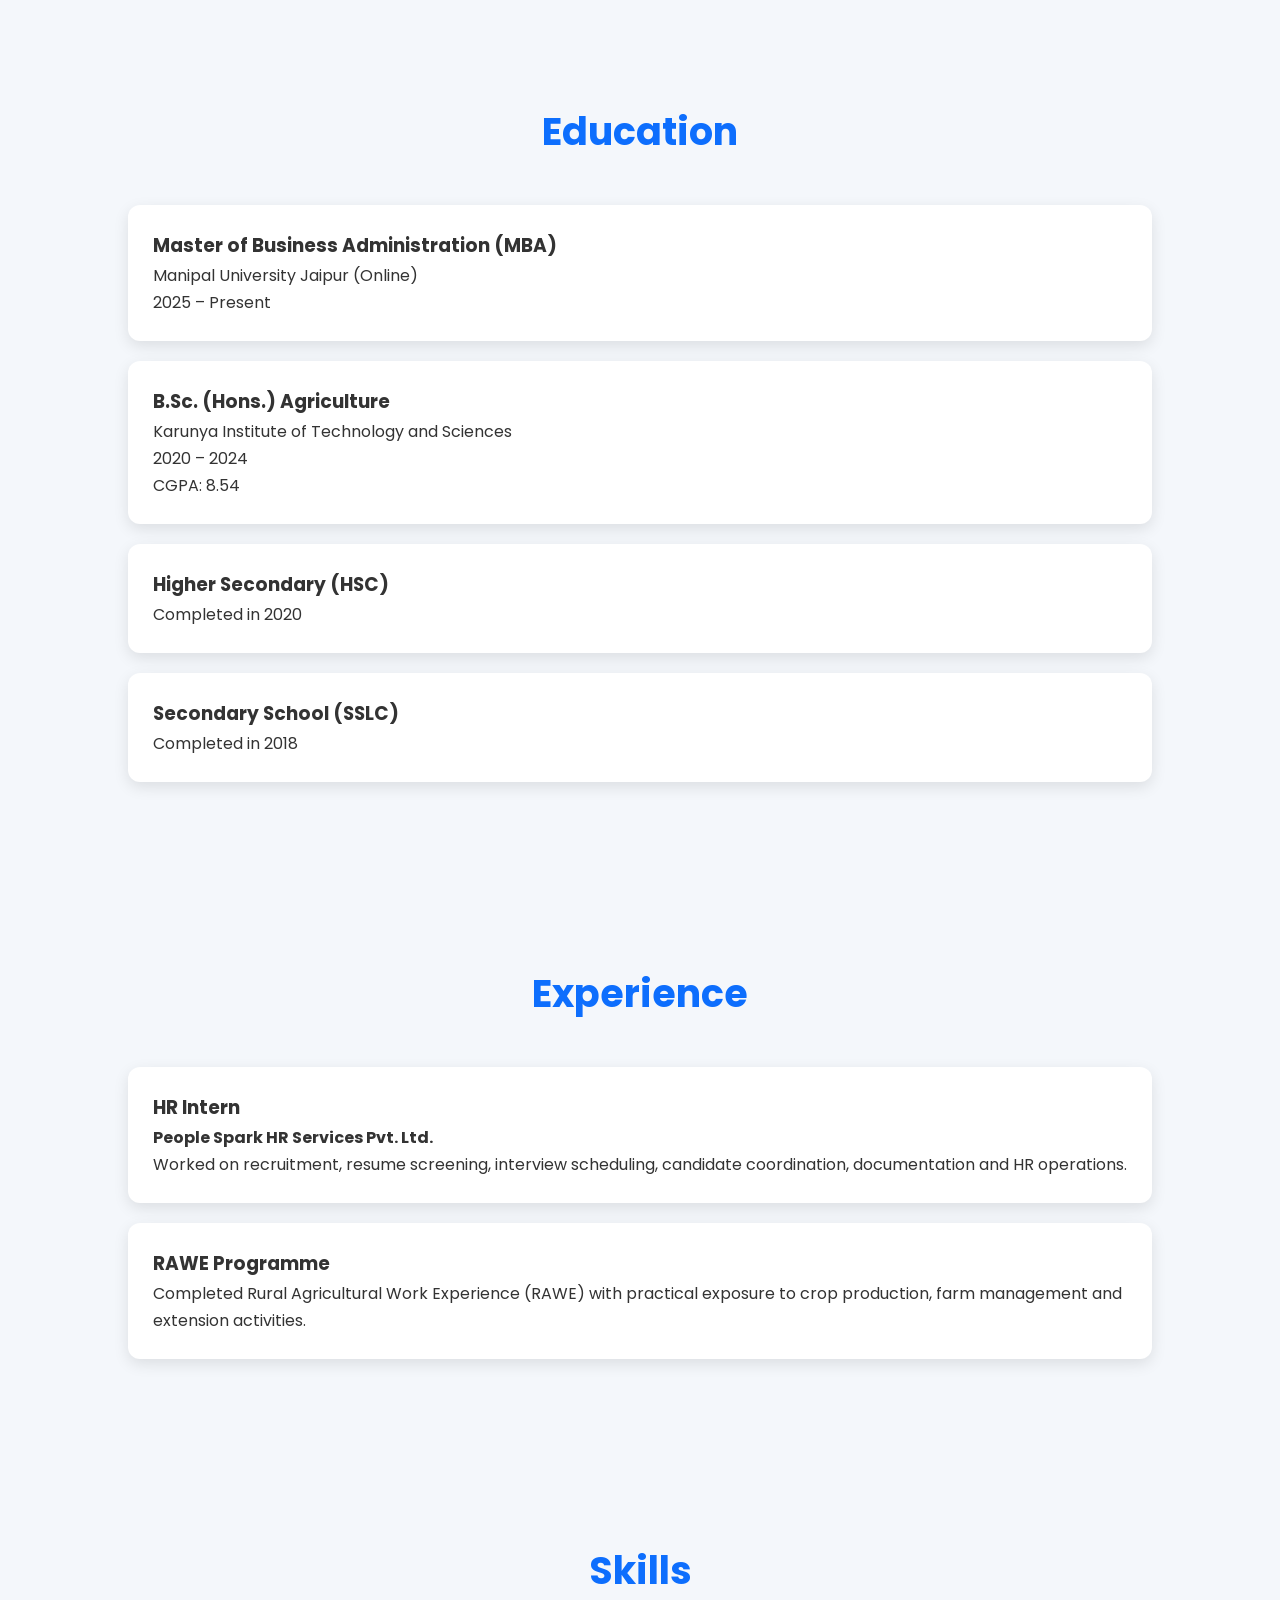
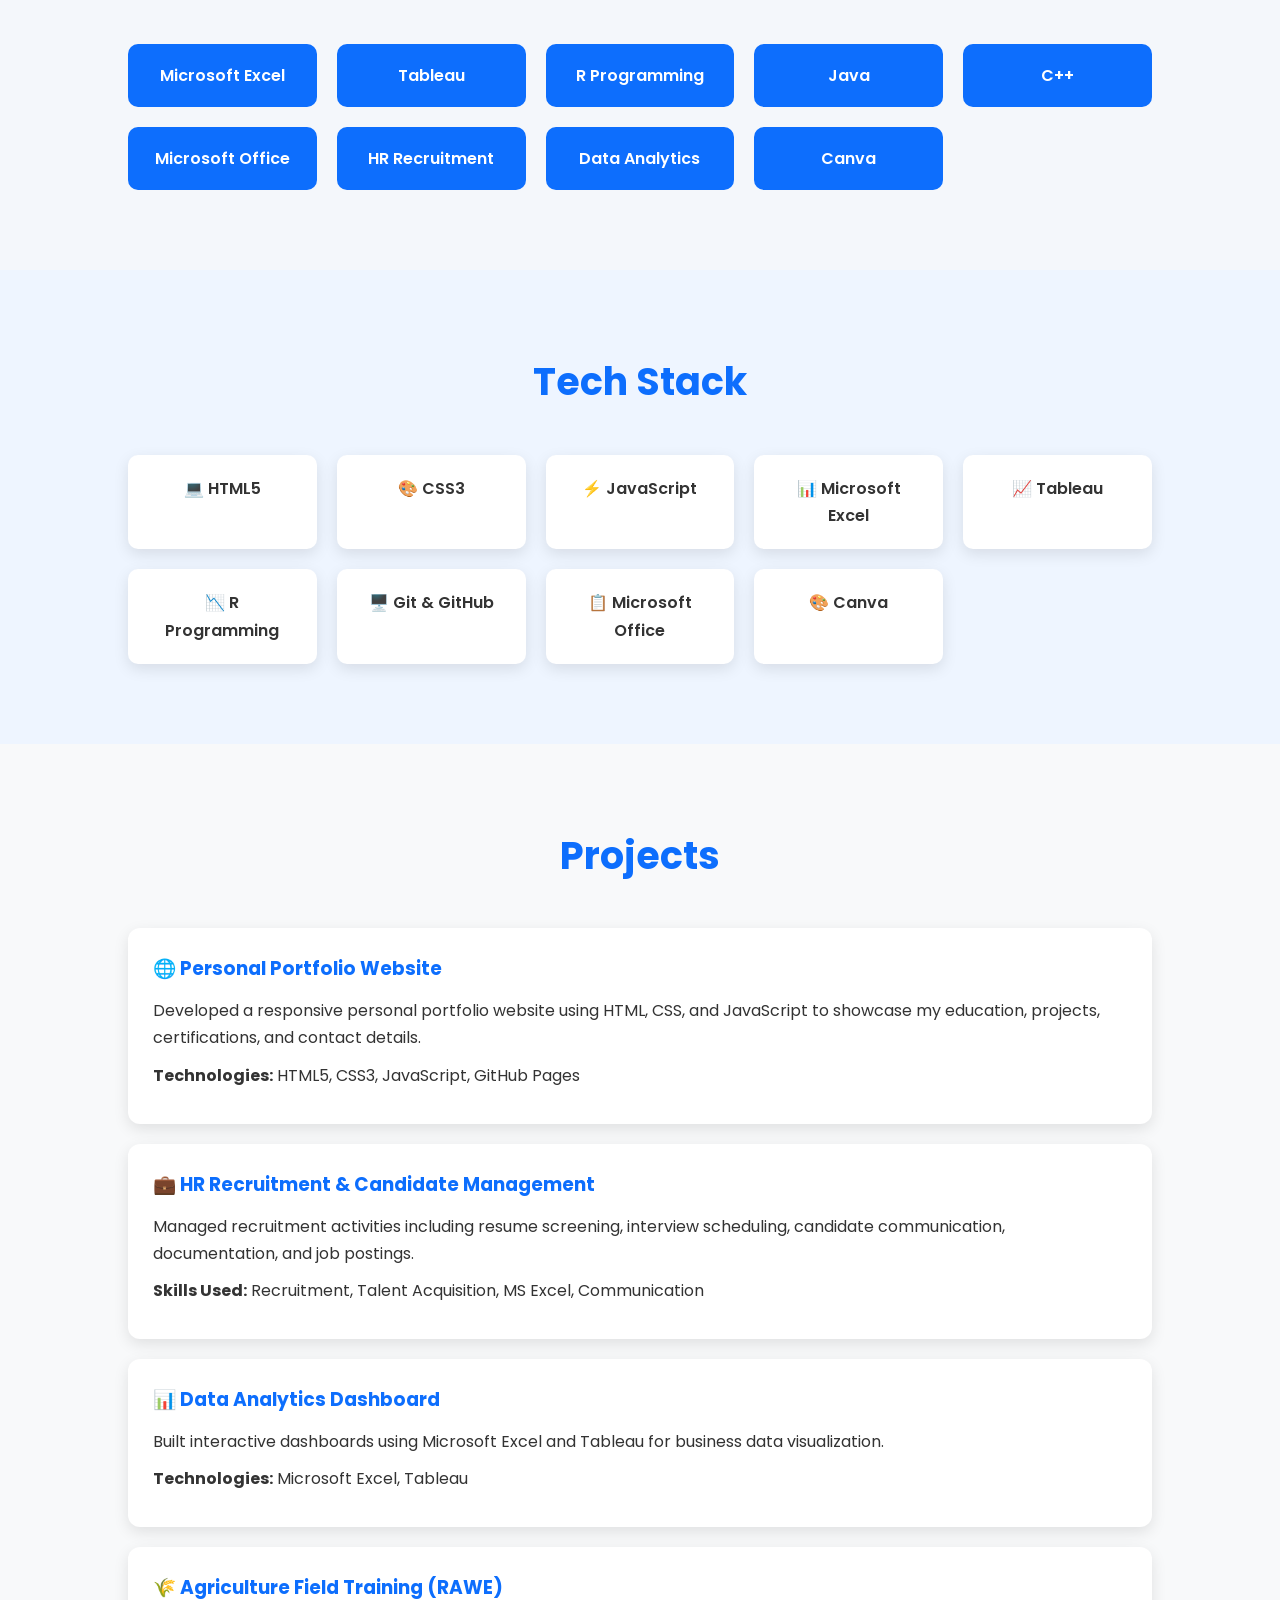
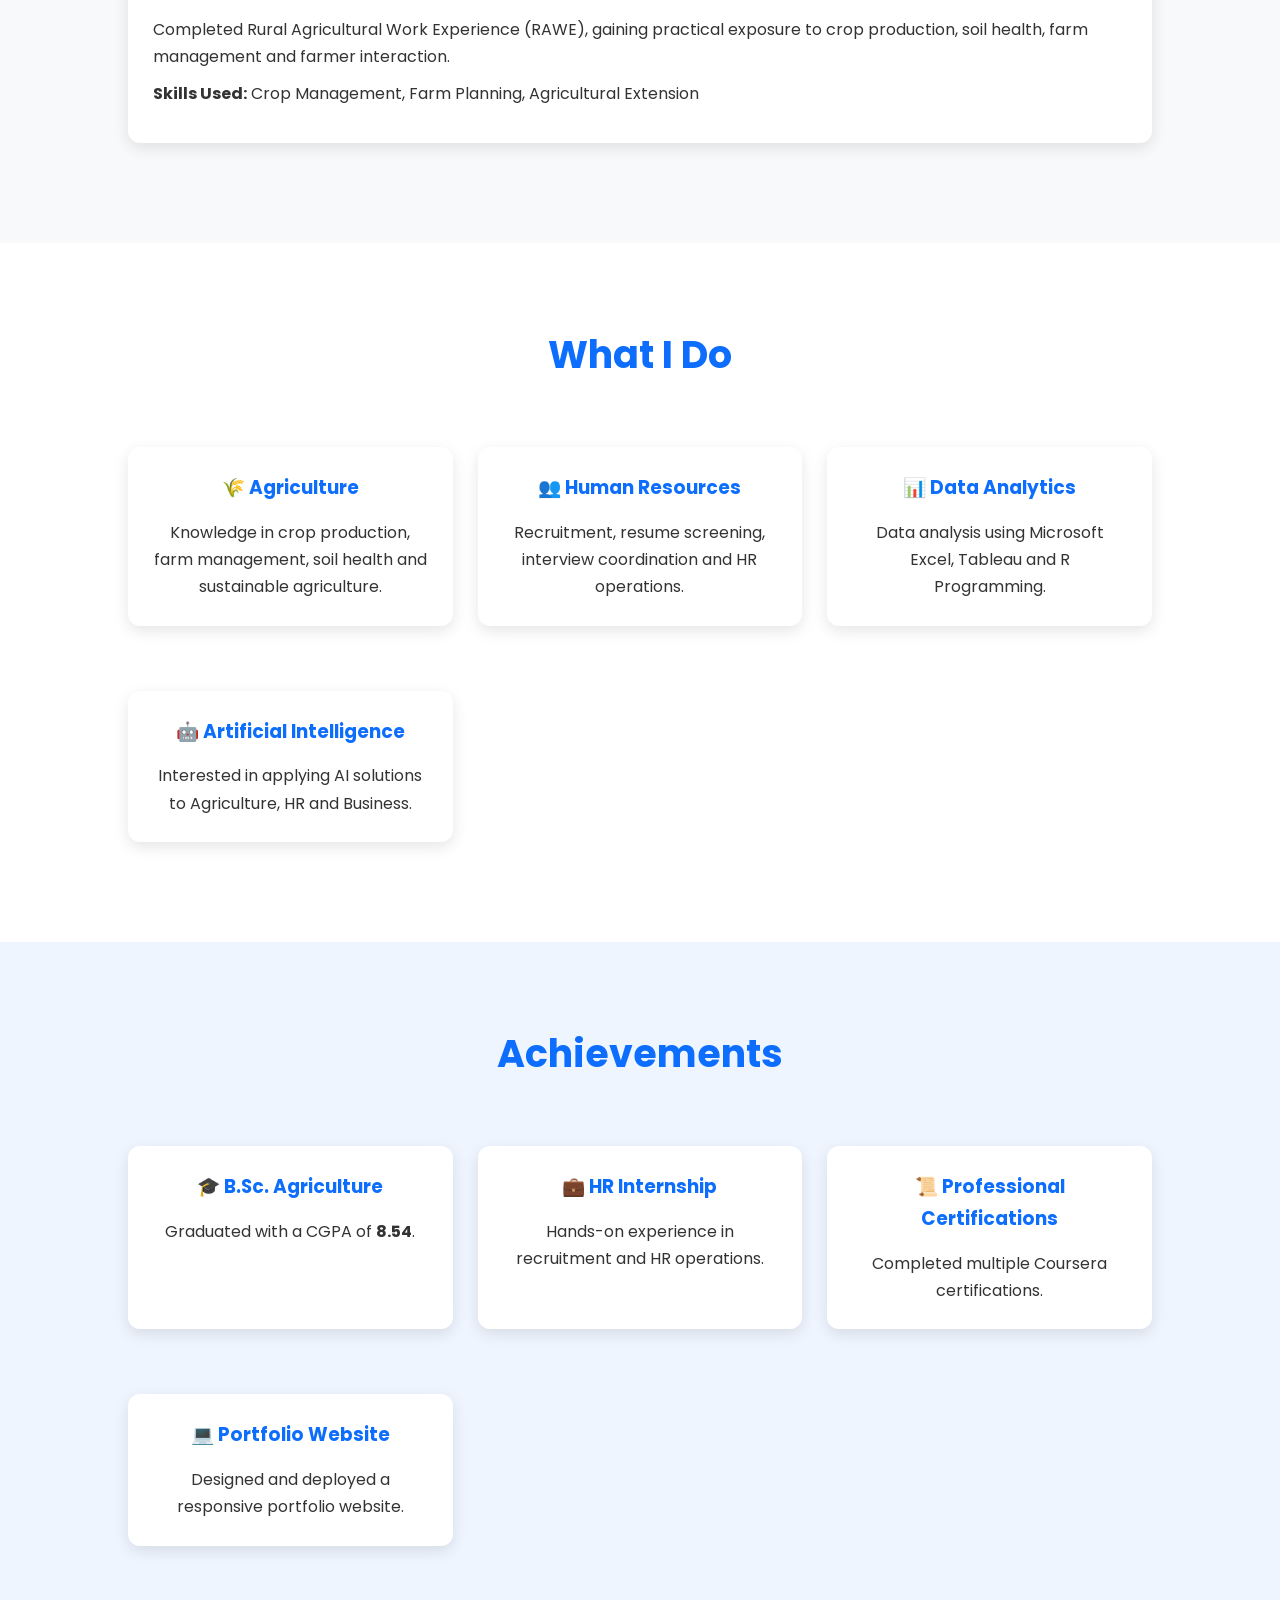
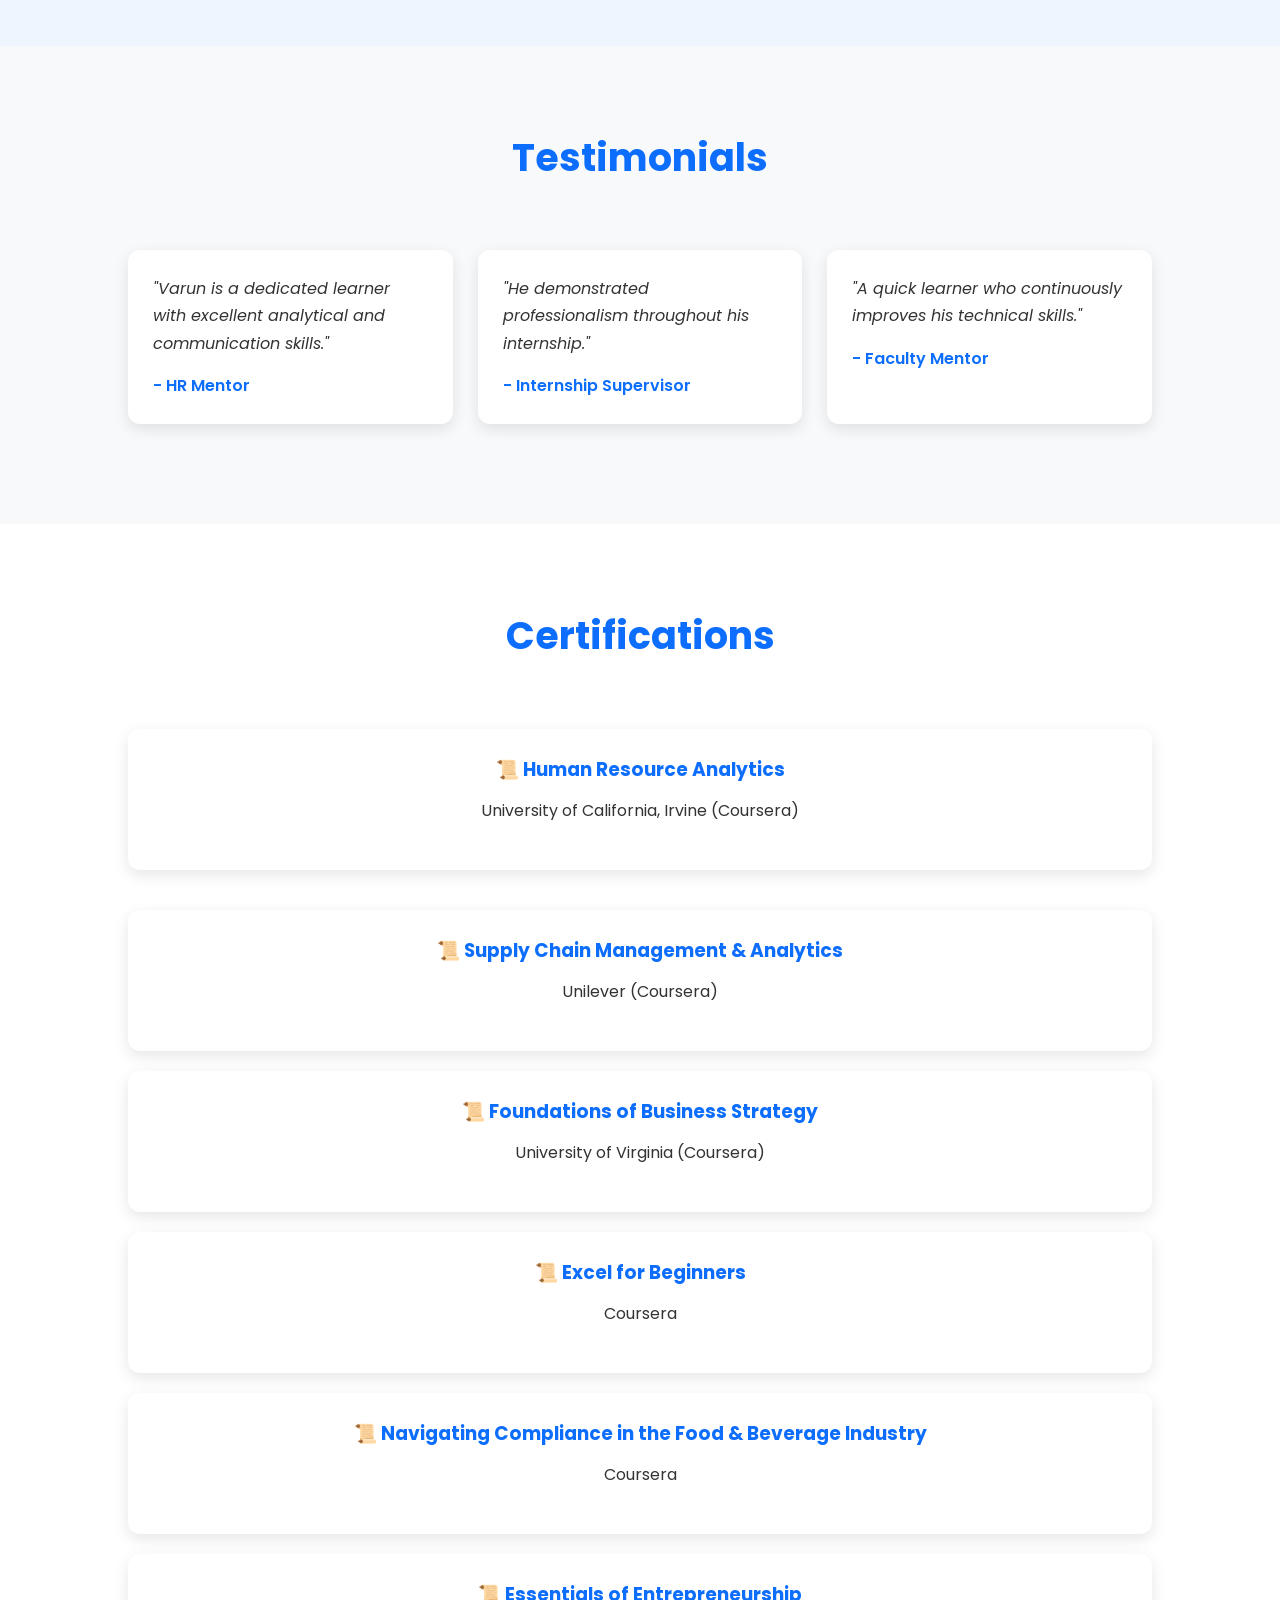
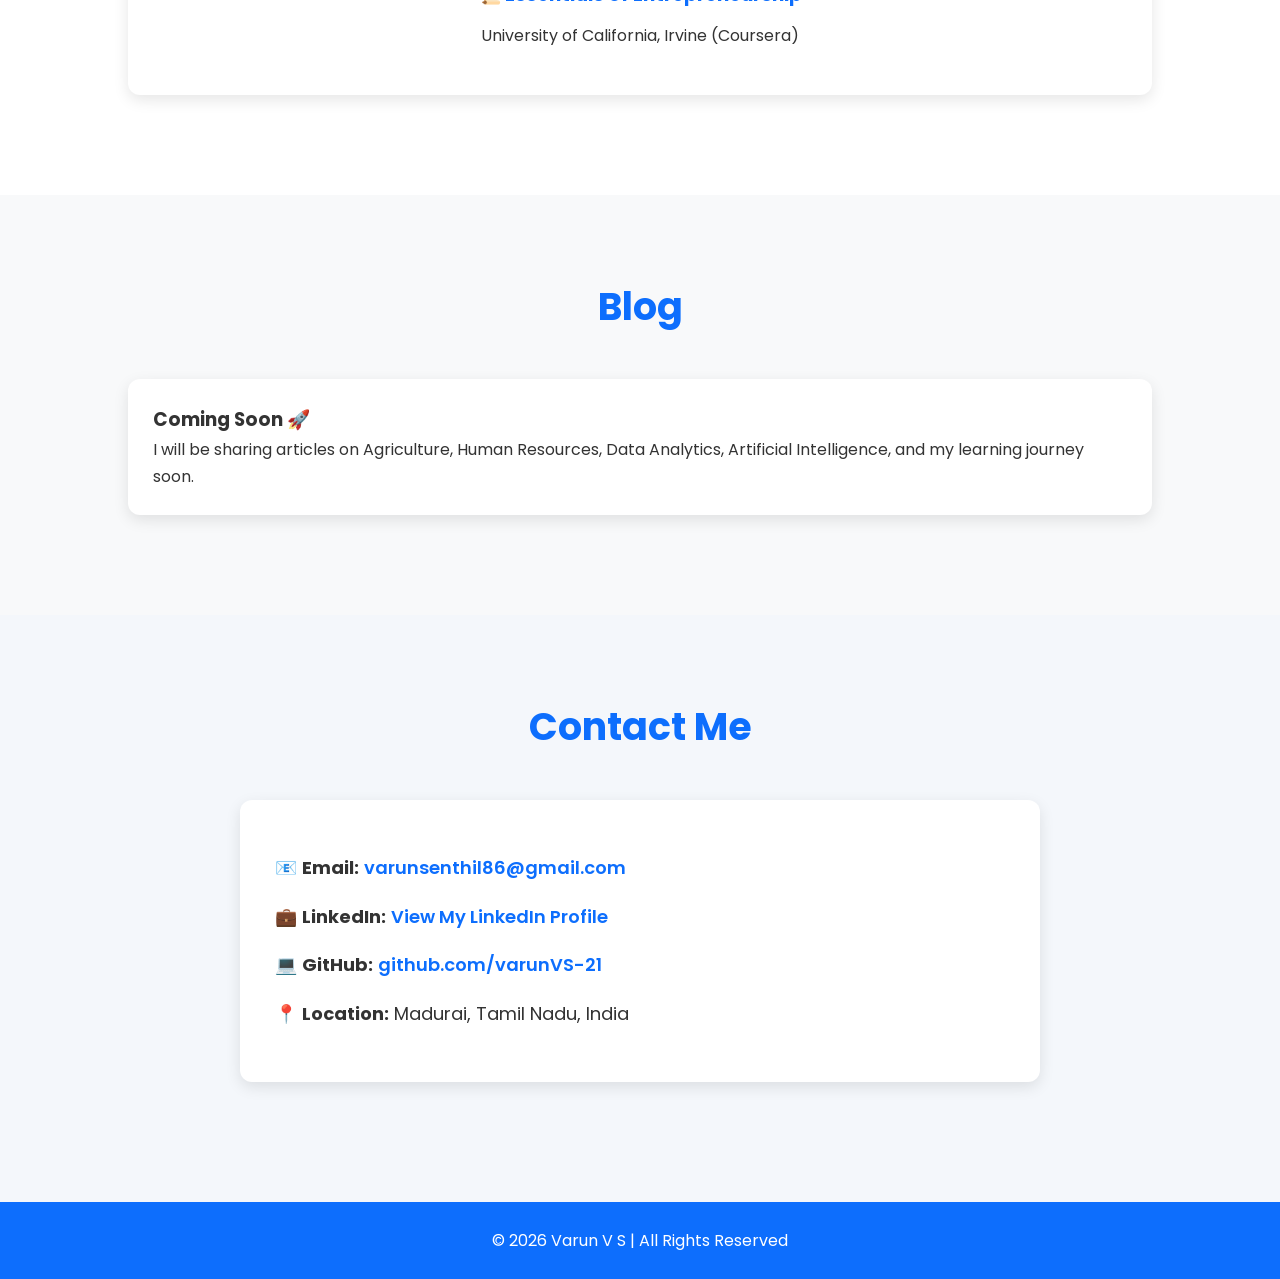
==== commit 46c32a9d: "Update index.html" ====
--- a/index.html
+++ b/index.html
@@ -44,7 +44,7 @@
 
                 <h1>Hi, I'm <span>Varun V S</span></h1>
 
-                <h2>Agriculture Graduate | MBA Student | HR Intern | Data Analytics Enthusiast</h2>
+                <h2><h2><span id="typing"></span></h2>
 
                 <p>
                     Passionate about Agriculture, Human Resources, Artificial Intelligence,
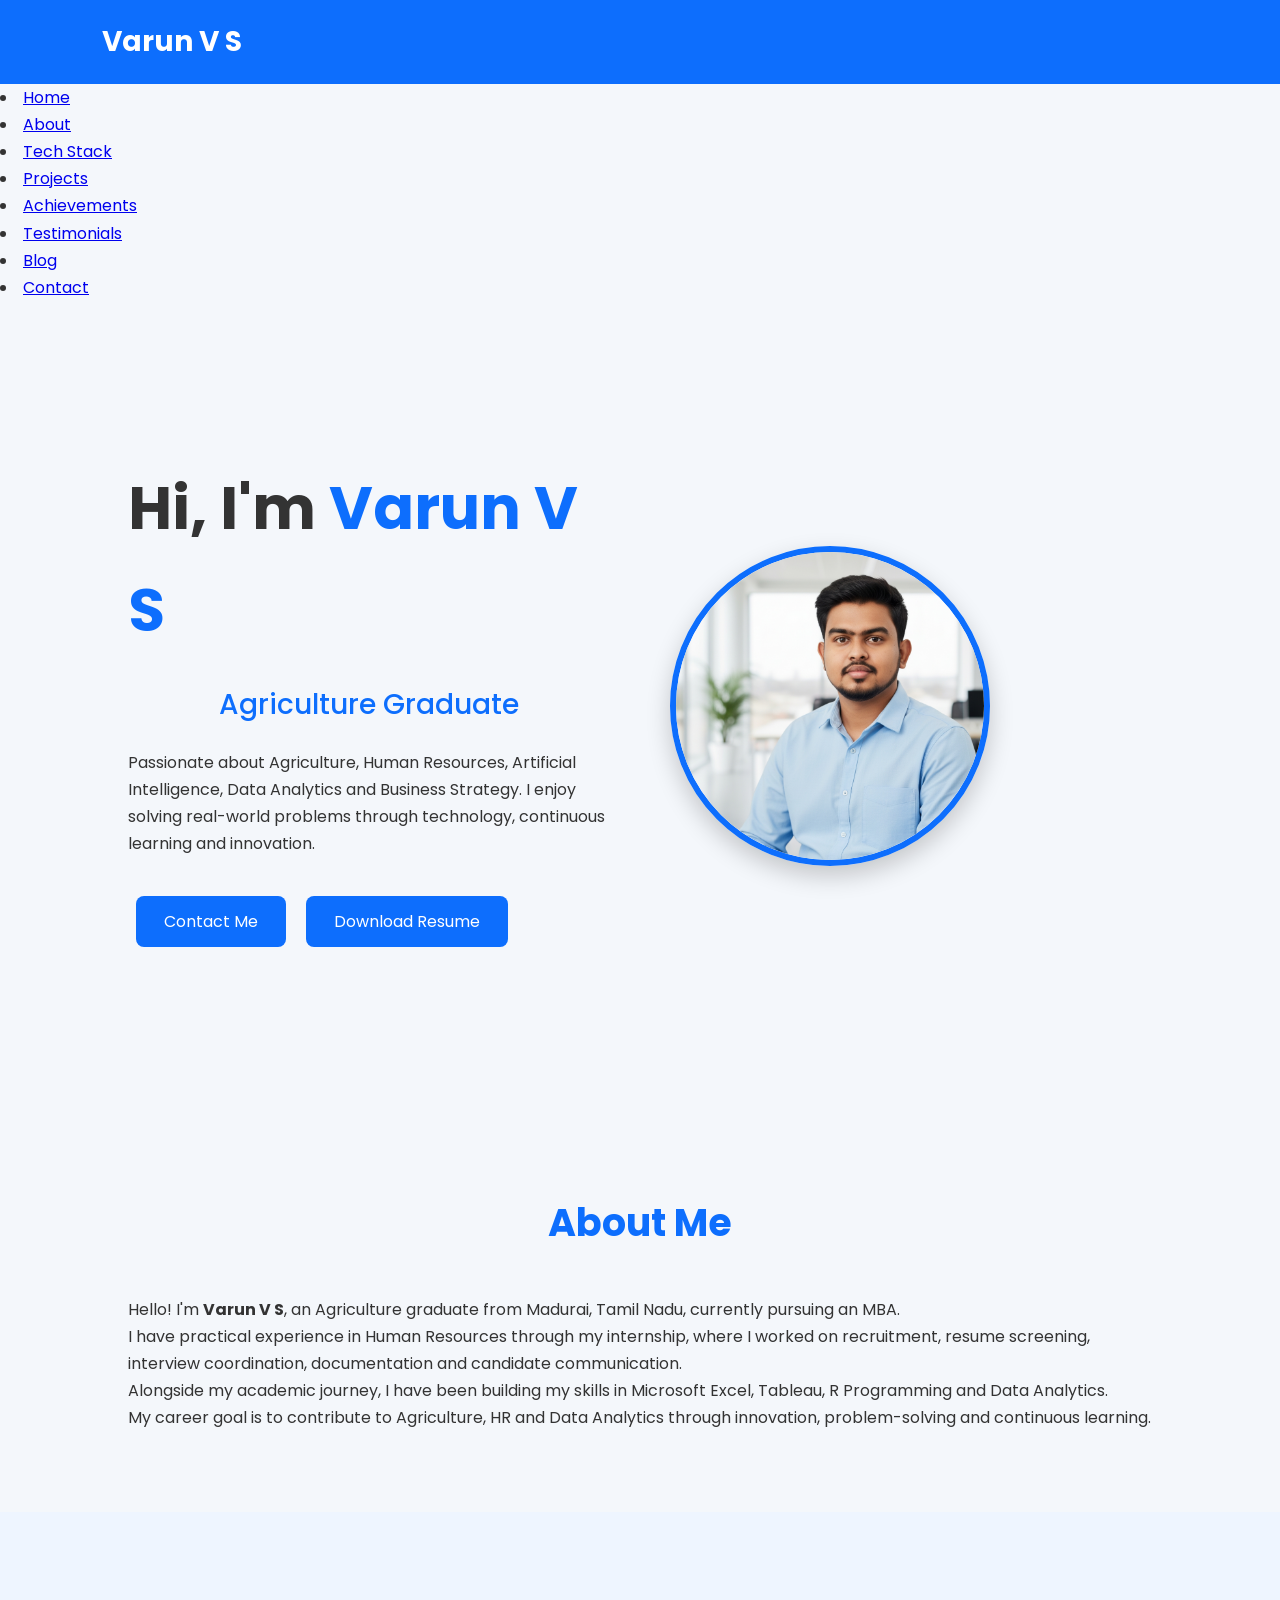
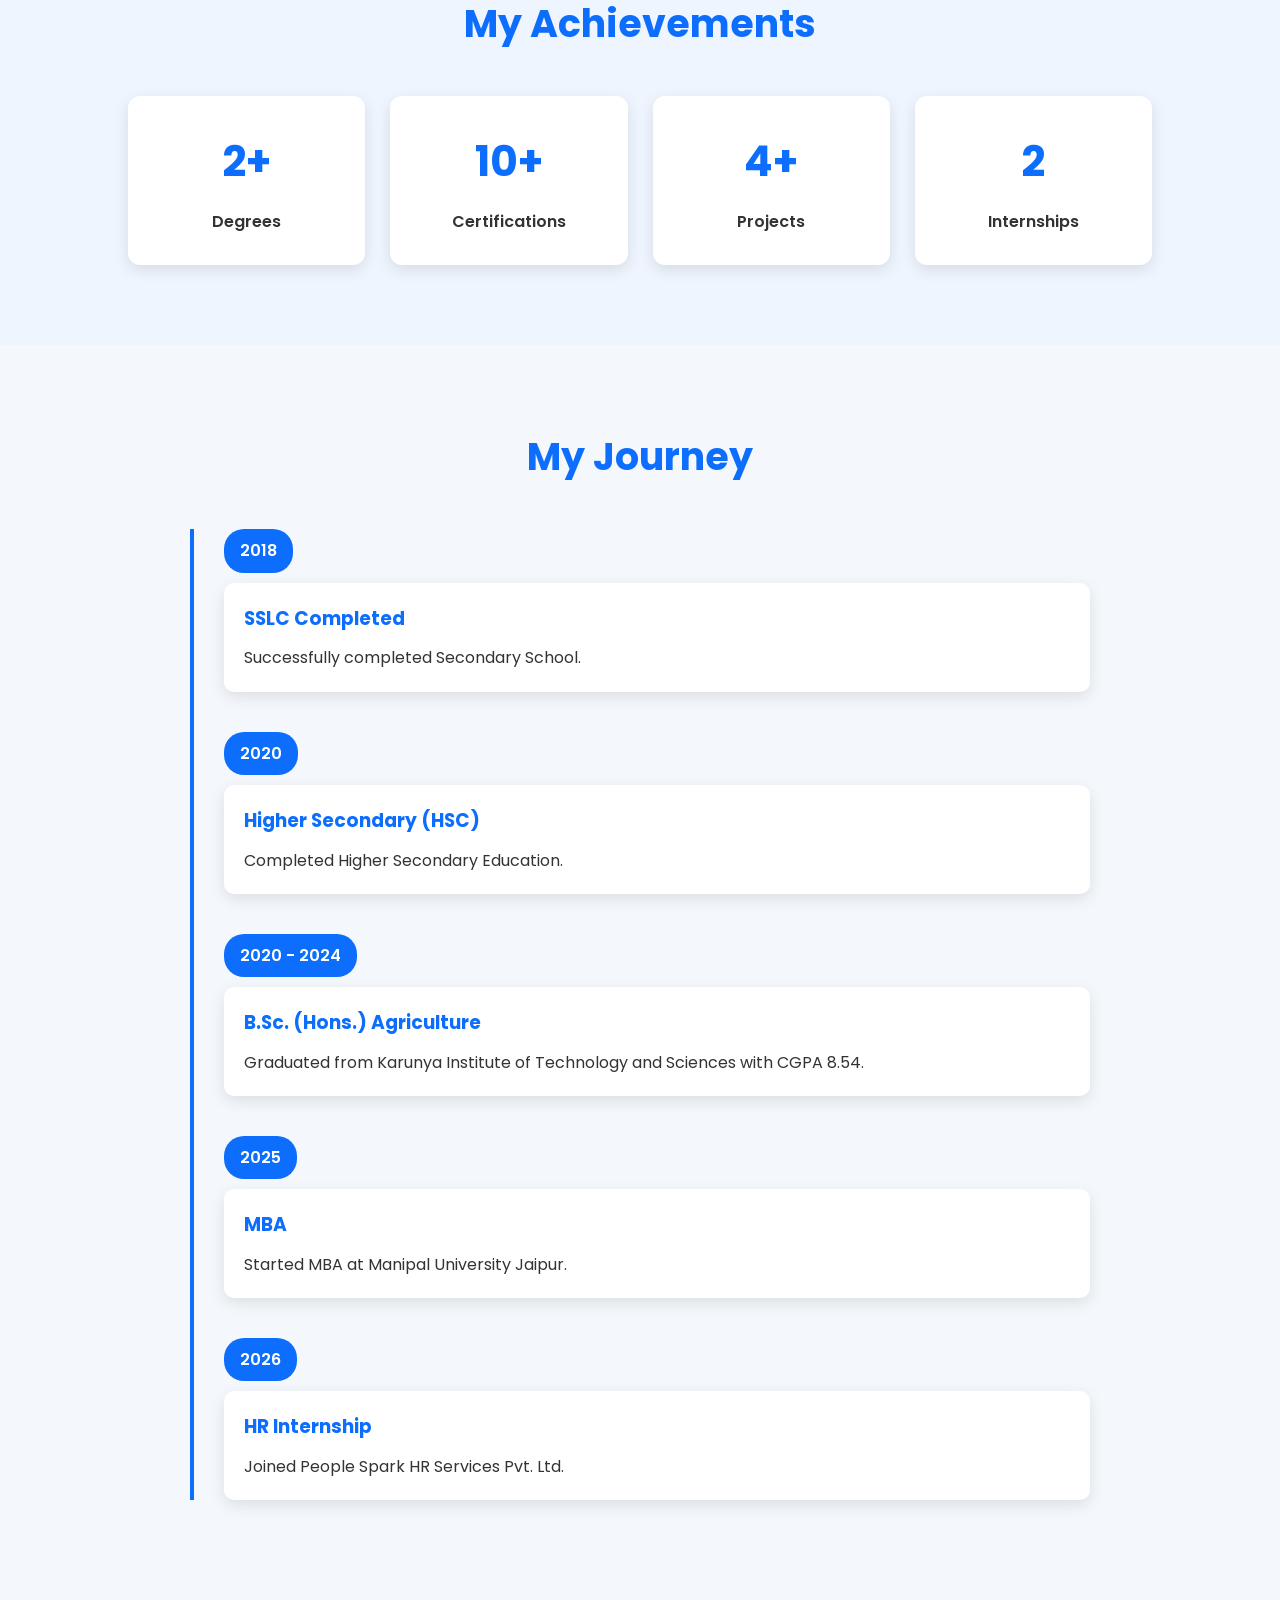
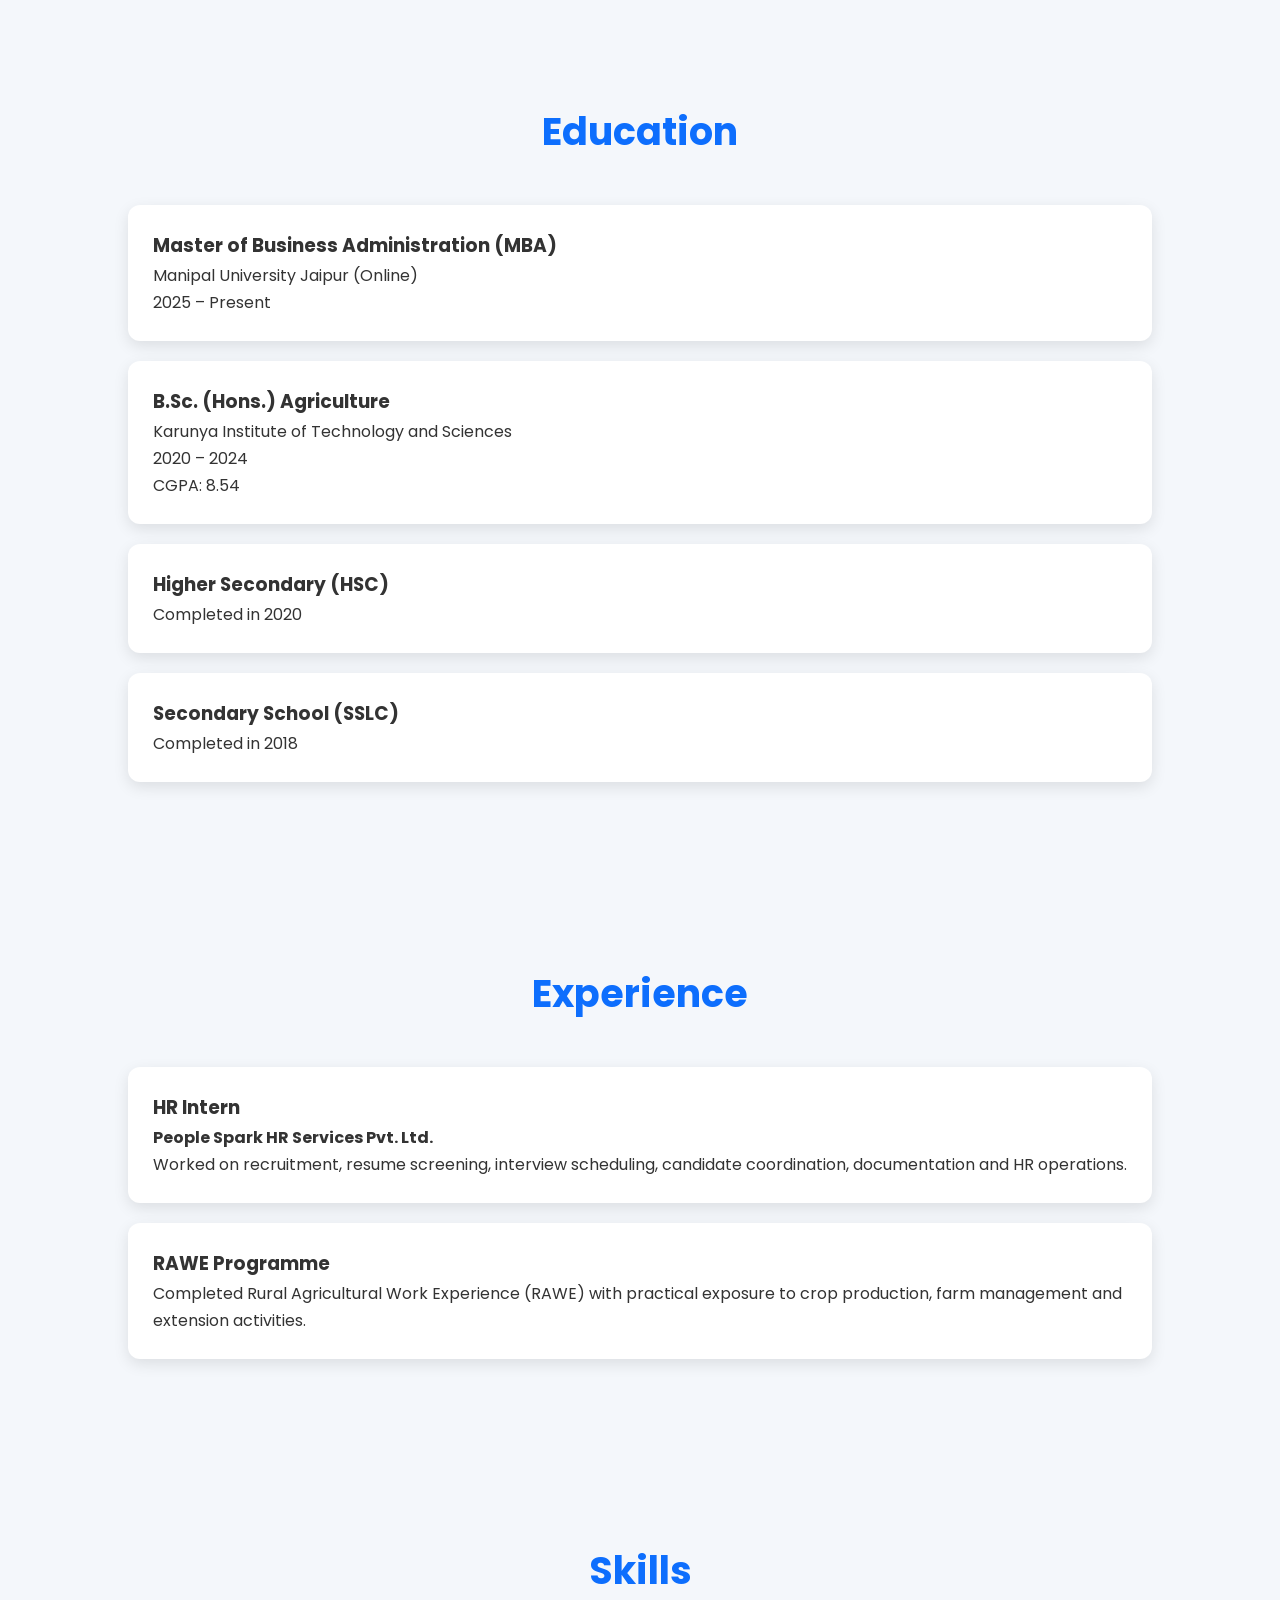
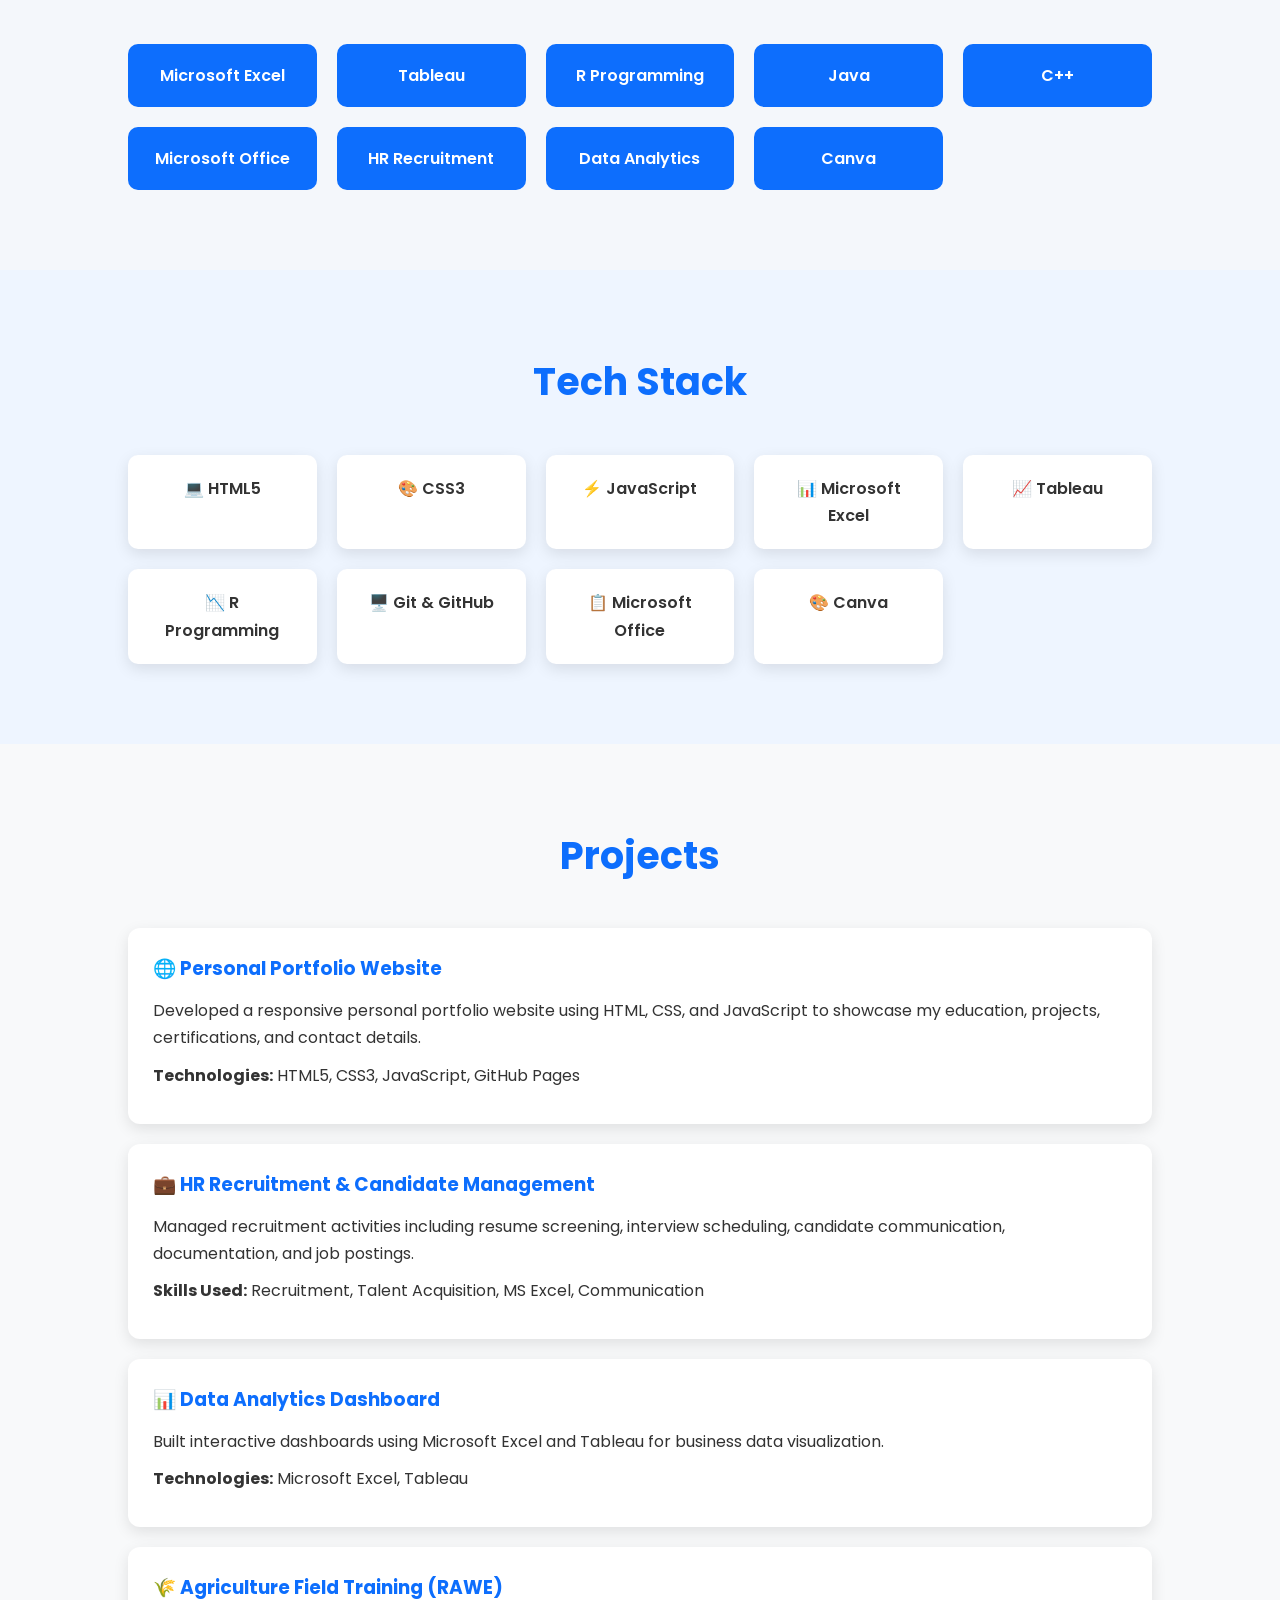
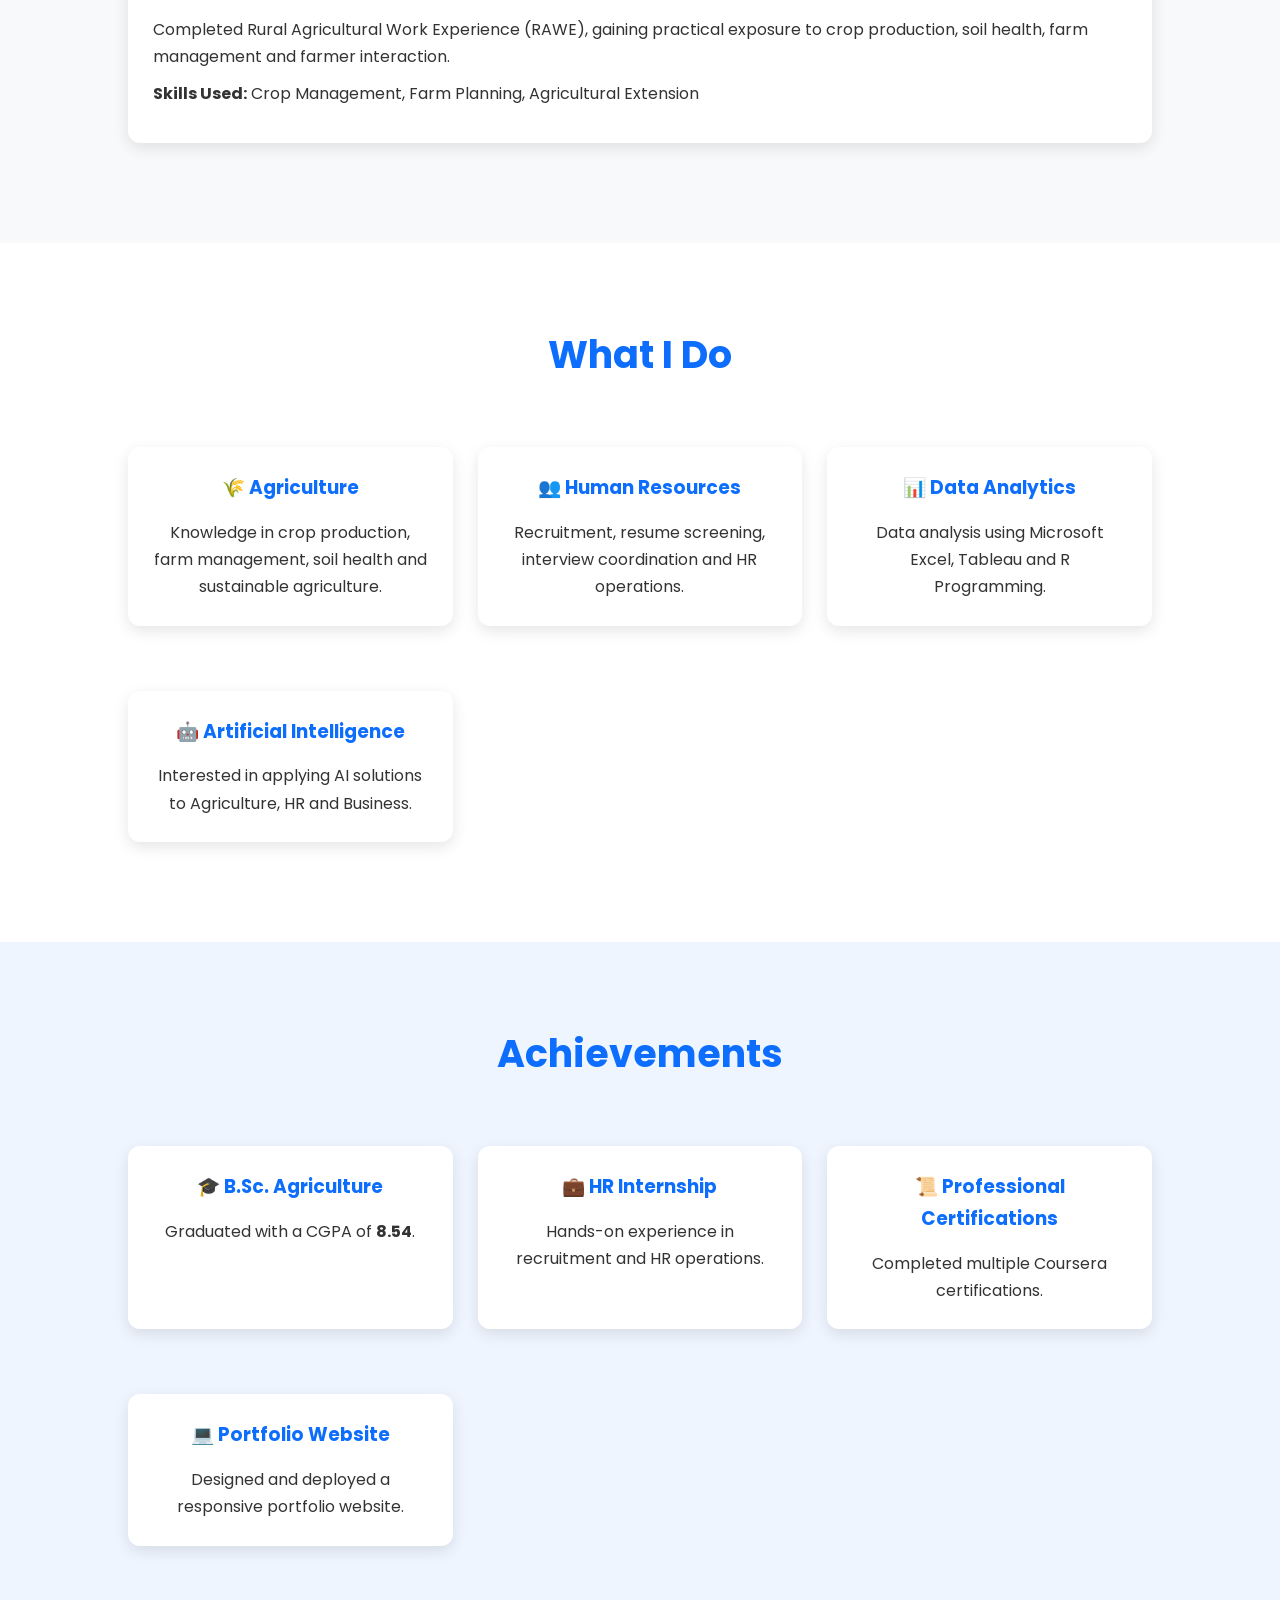
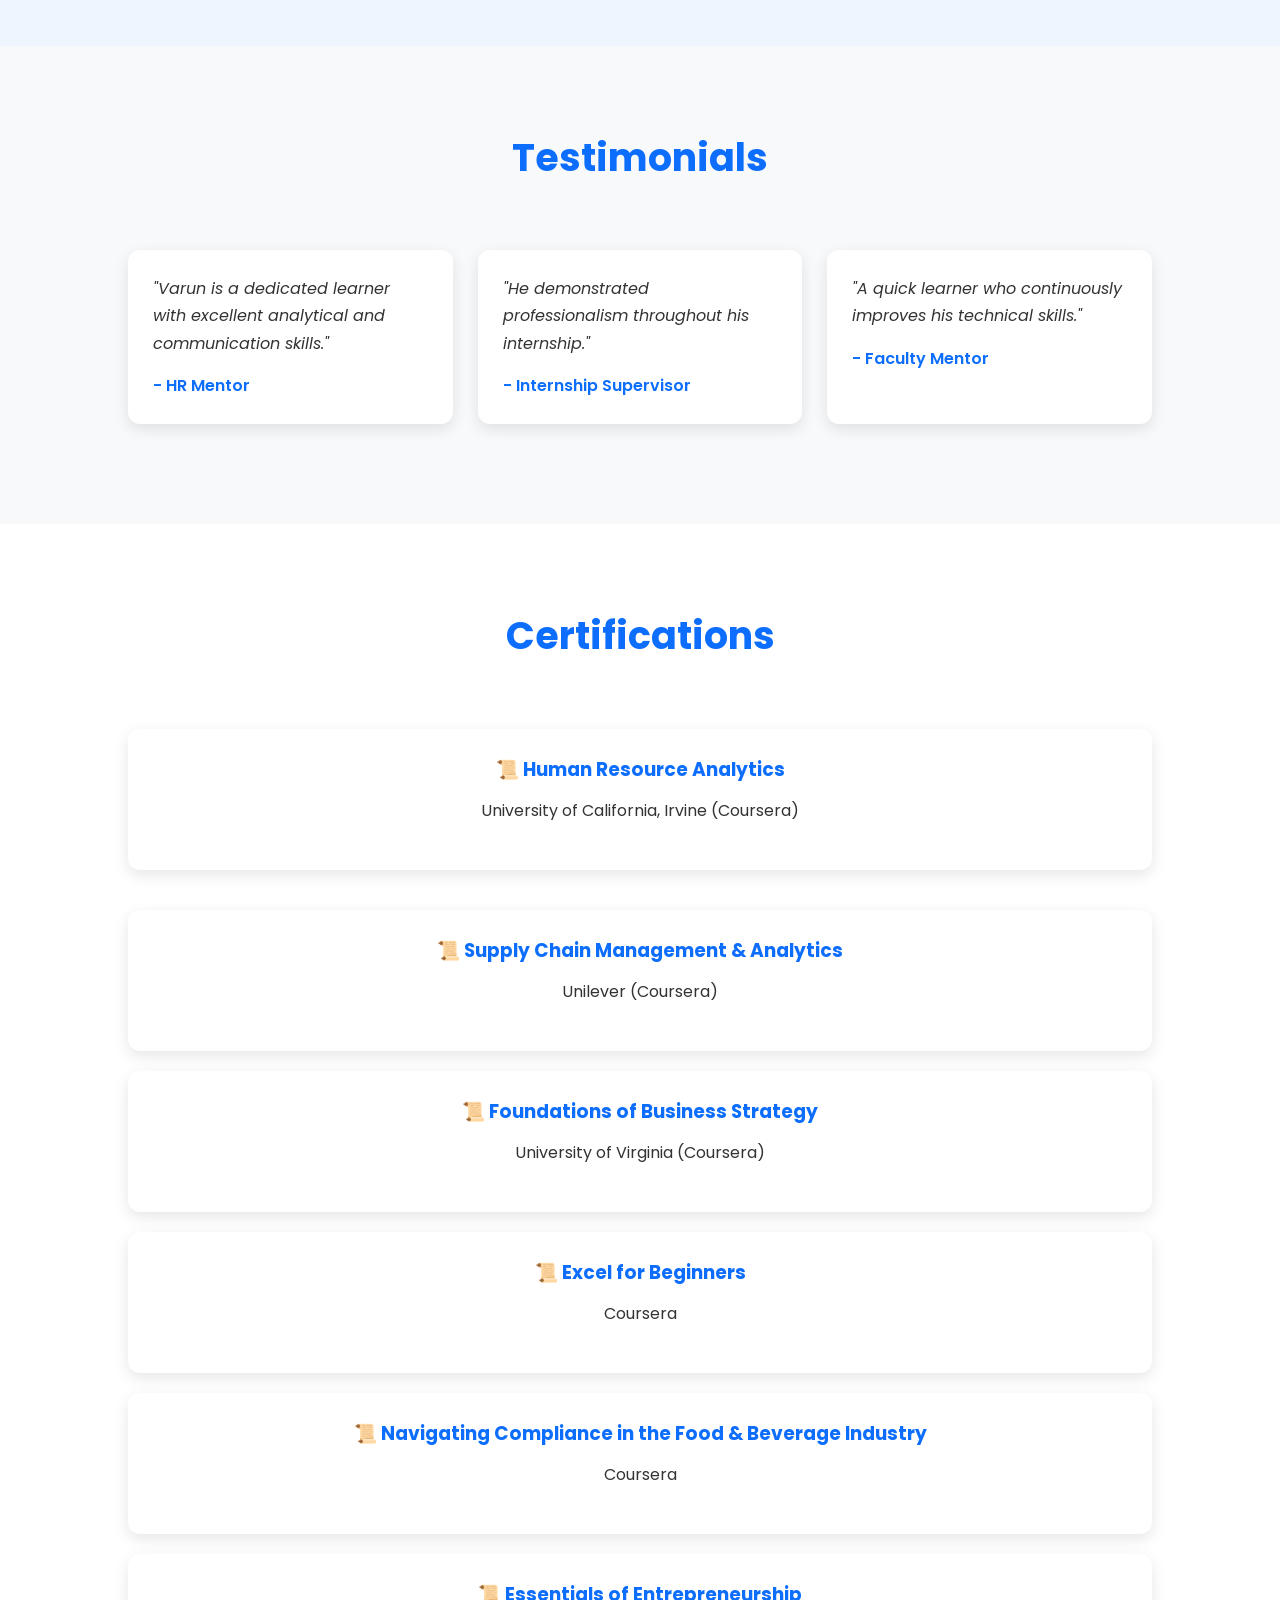
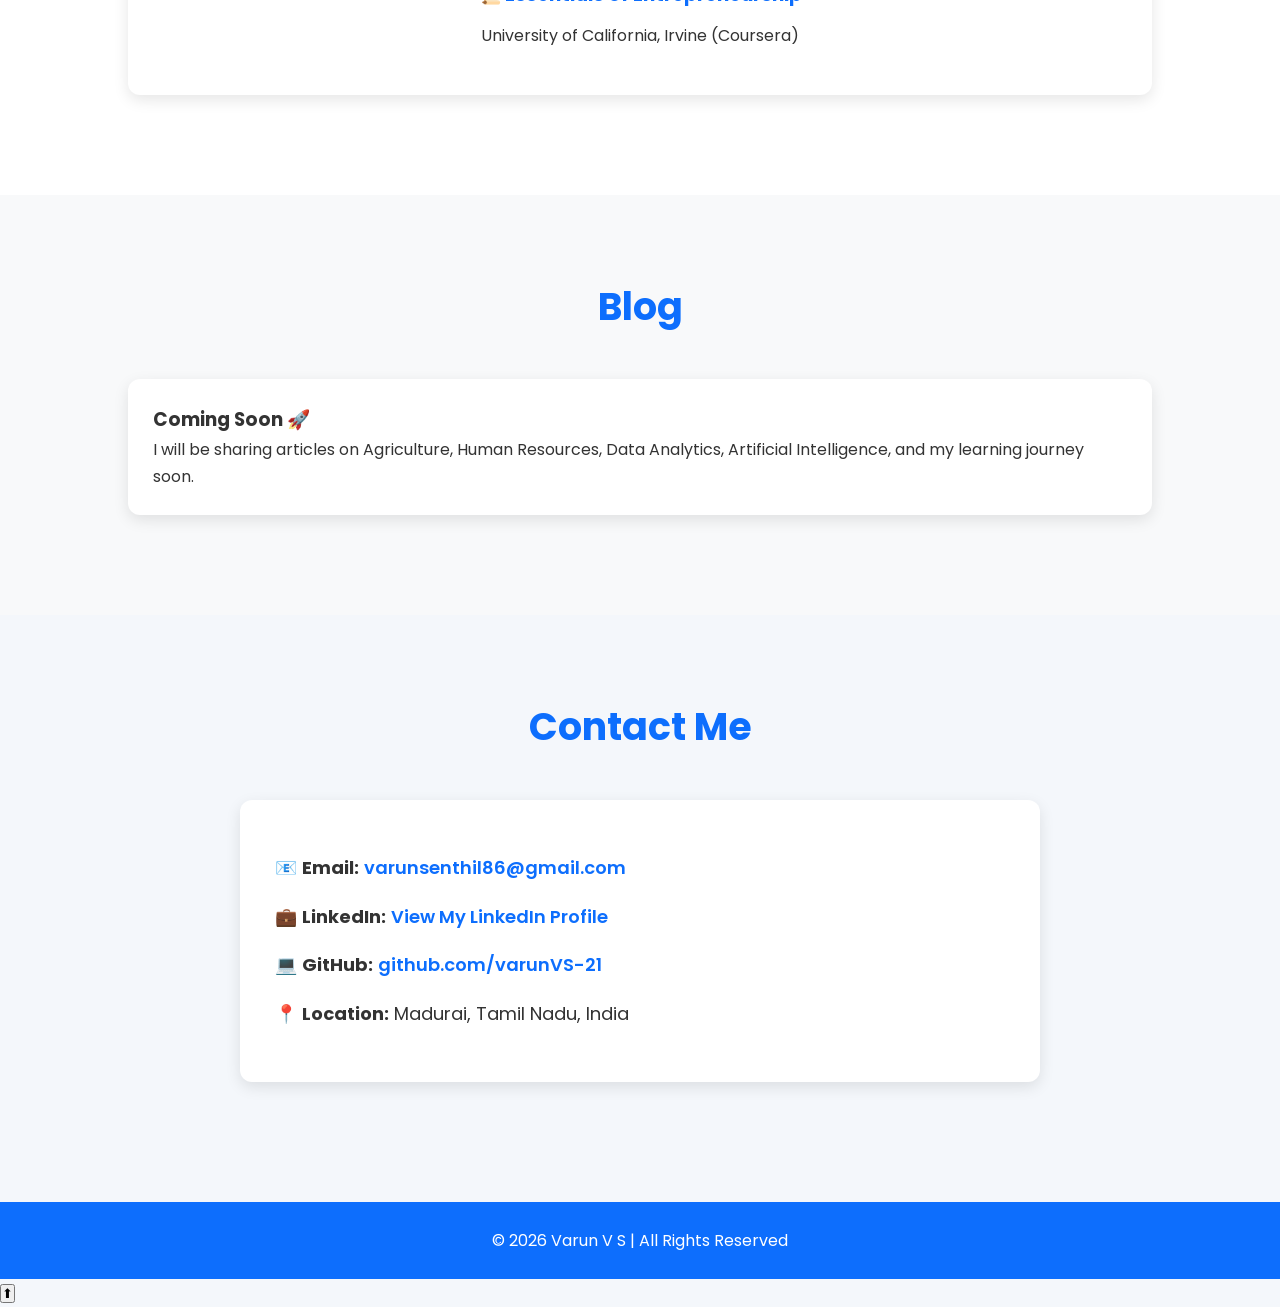
==== commit 5ceac4a6: "Update index.html" ====
--- a/index.html
+++ b/index.html
@@ -540,7 +540,7 @@
         <p>&copy; 2026 Varun V S | All Rights Reserved</p>
 
     </footer>
-
+<button id="topBtn">⬆</button>
     <script src="script.js"></script>
 
 </body>
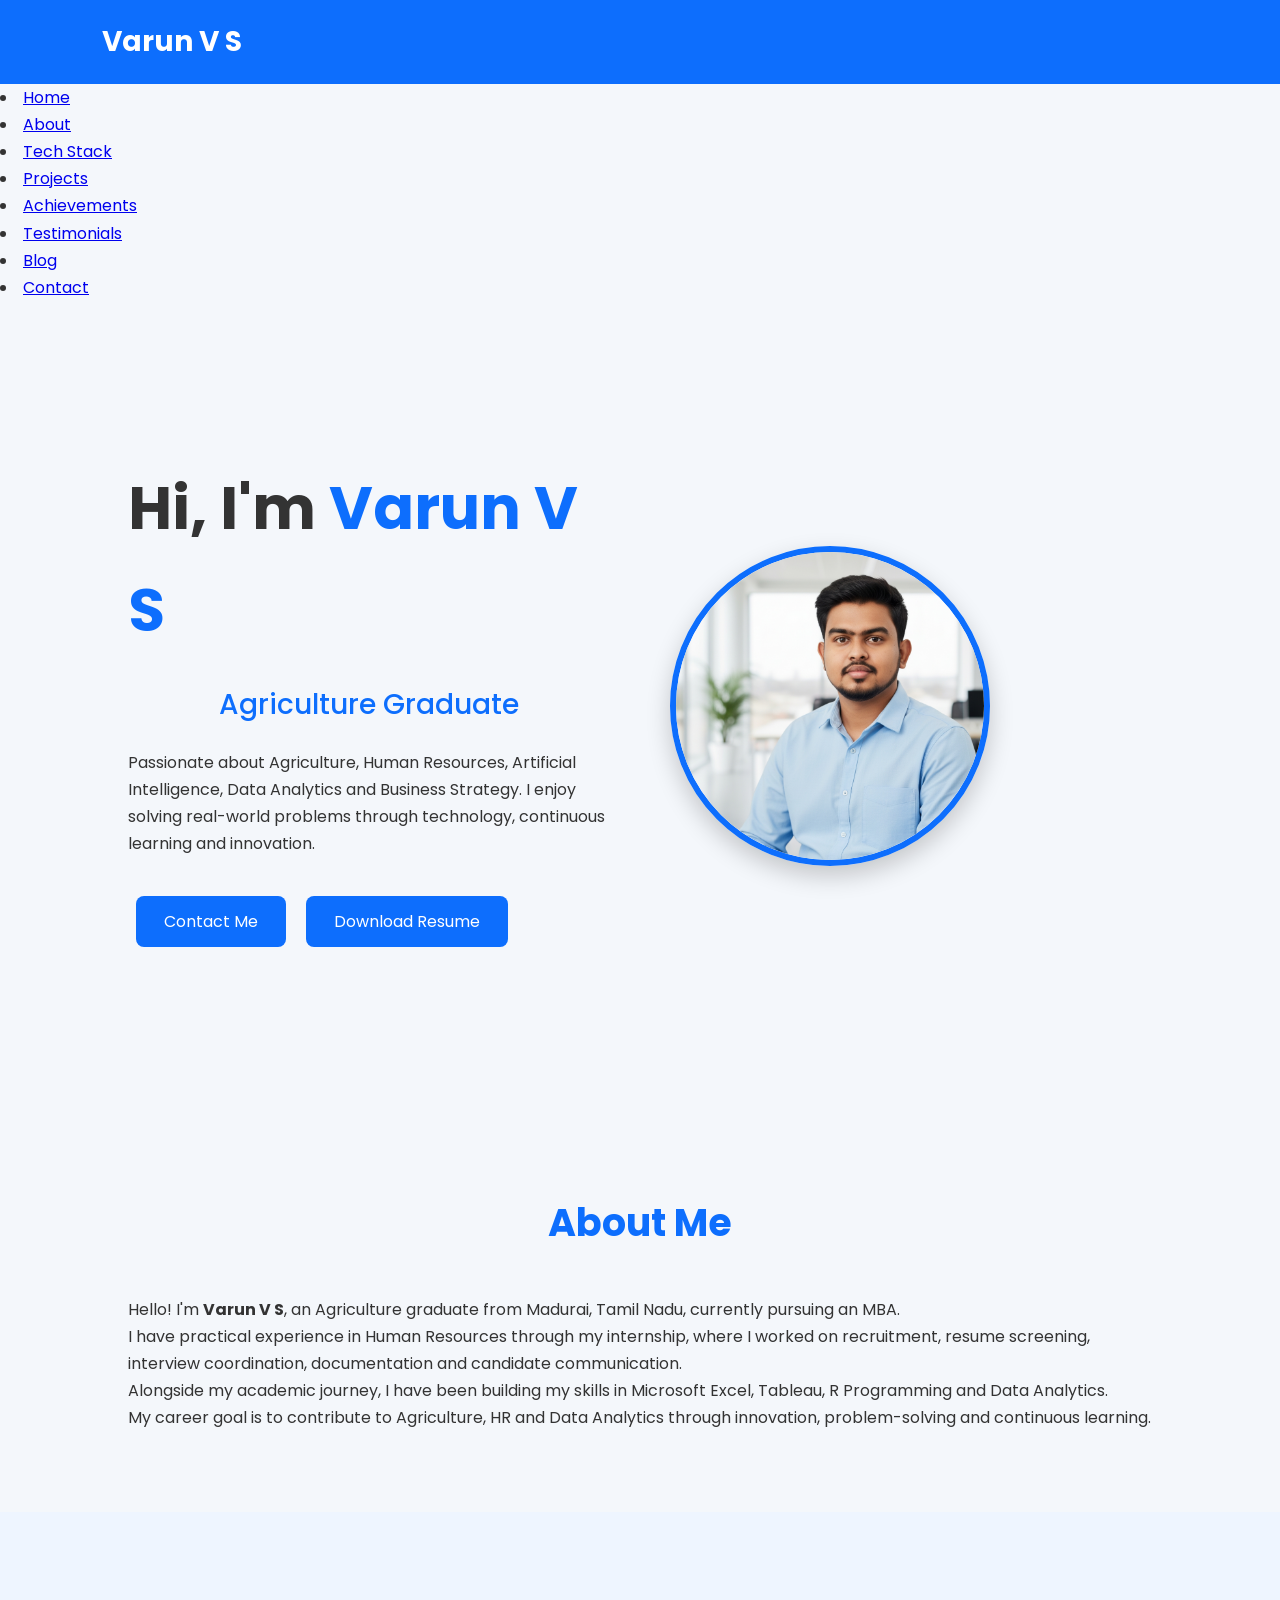
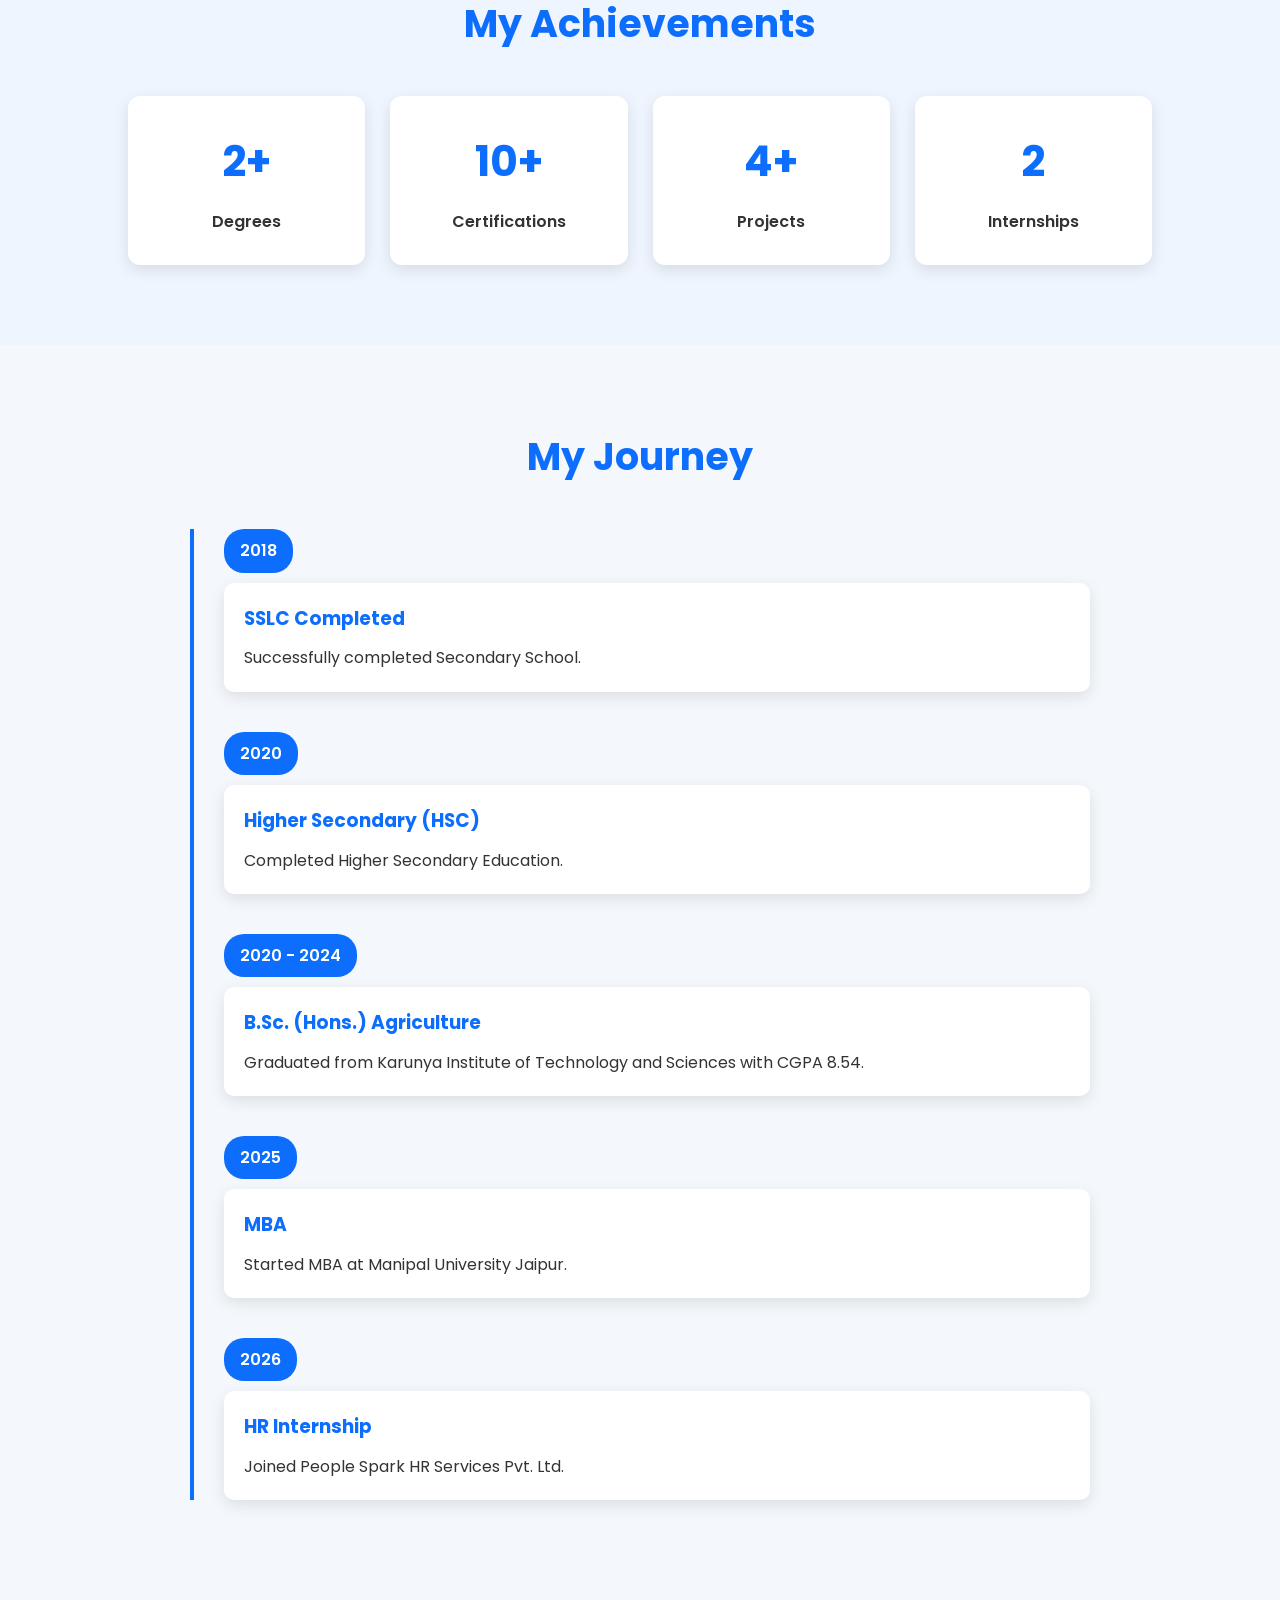
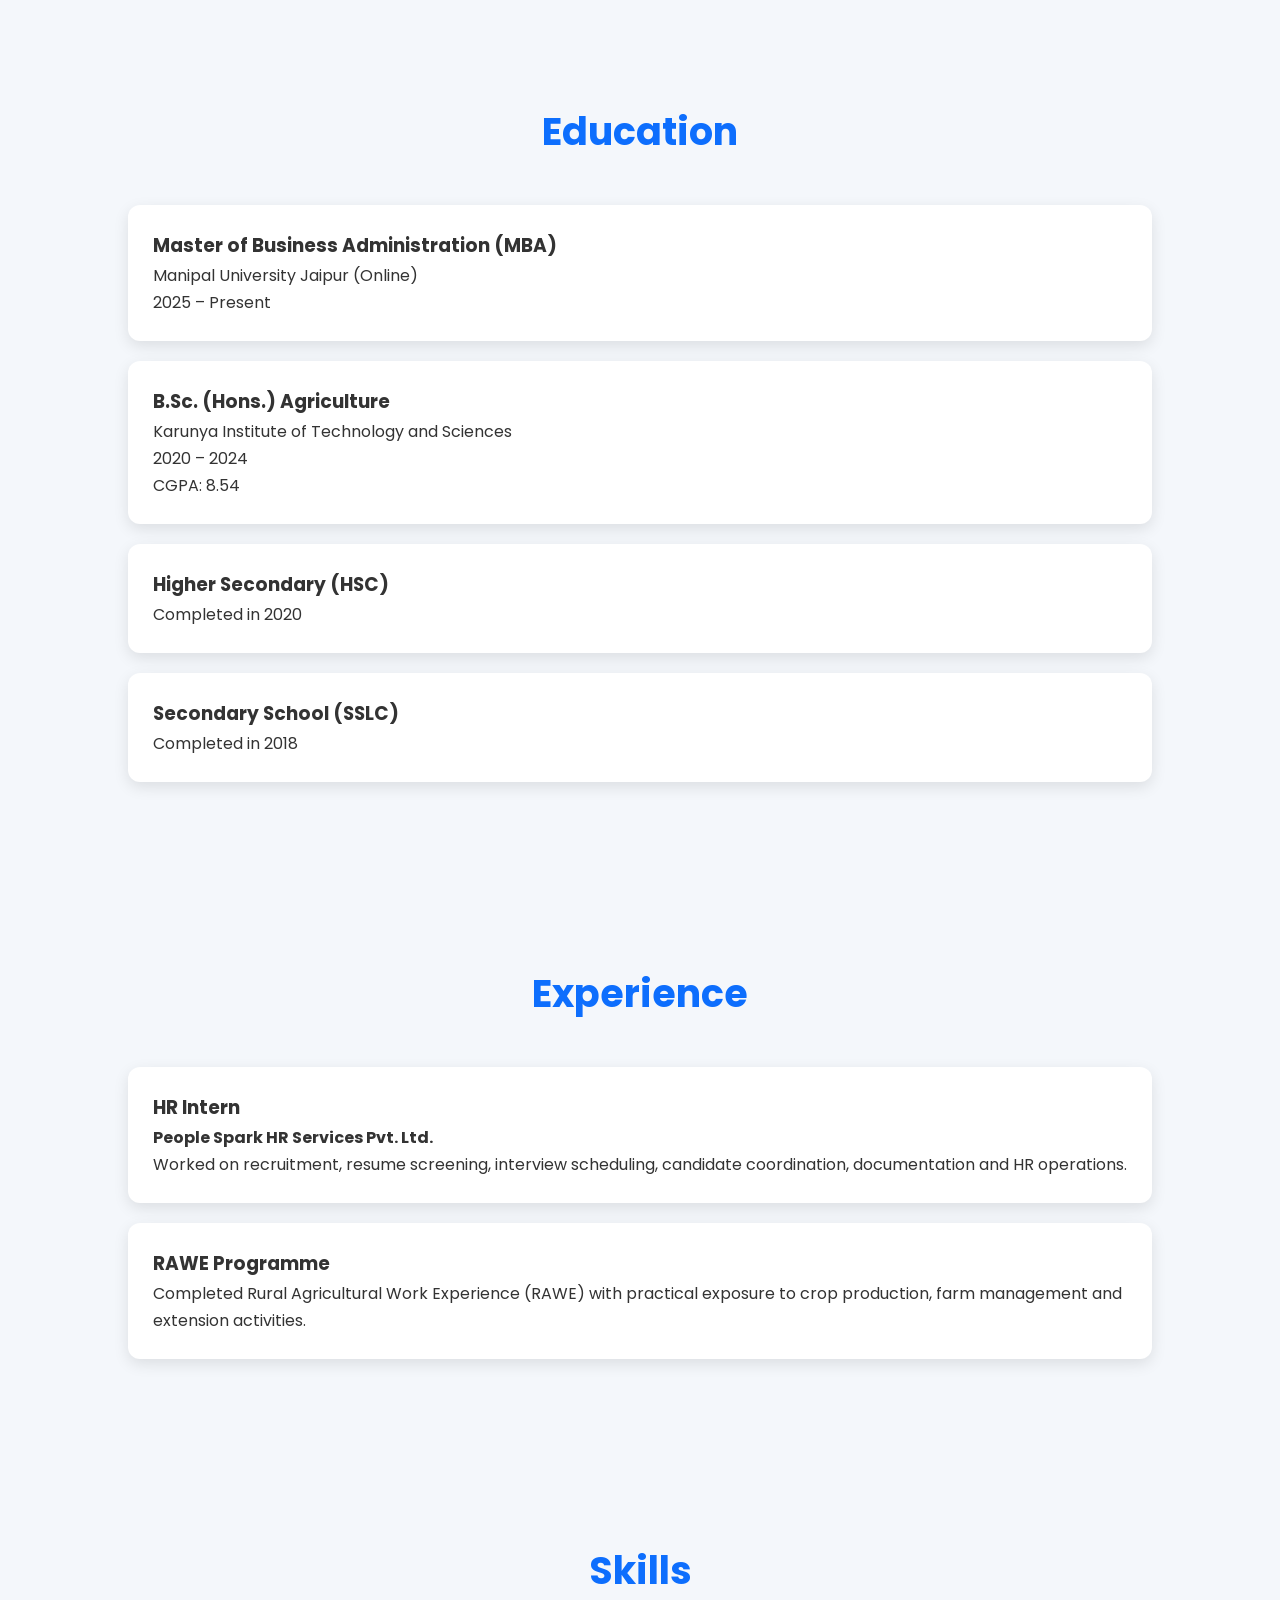
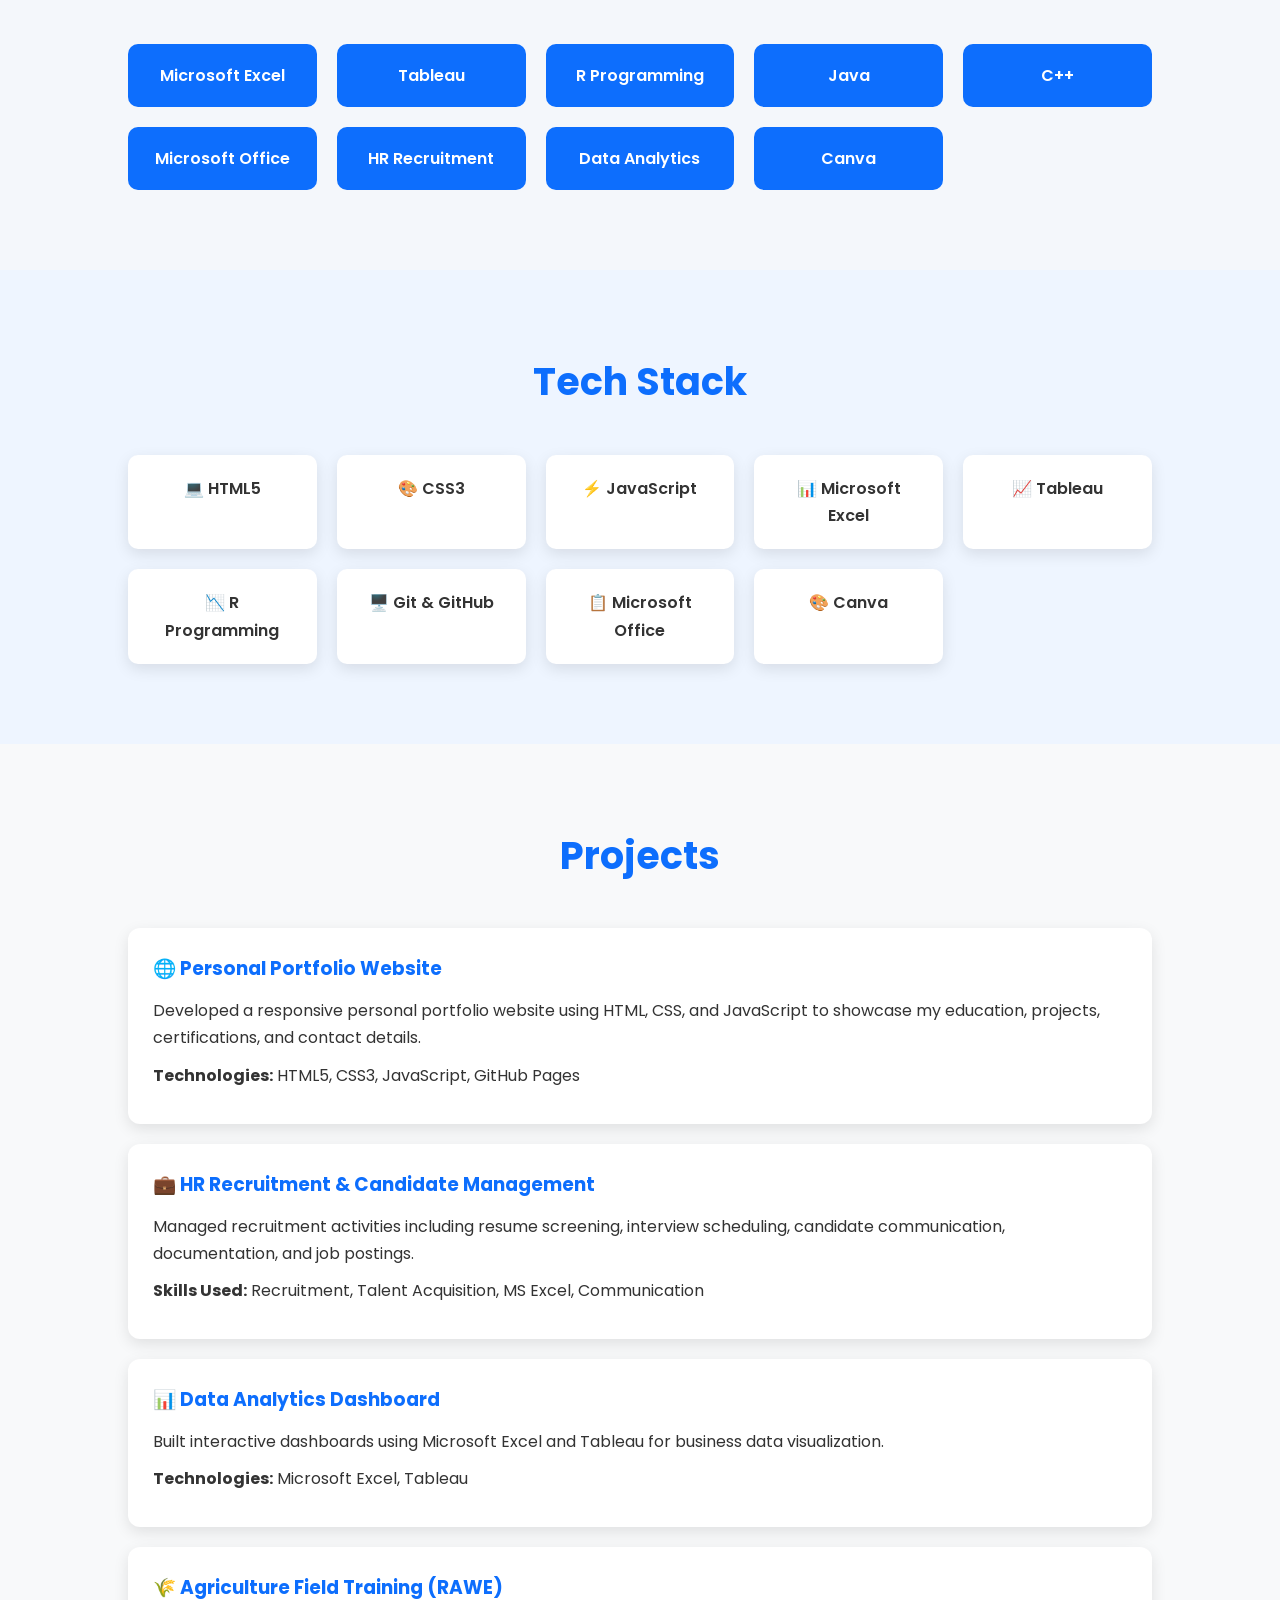
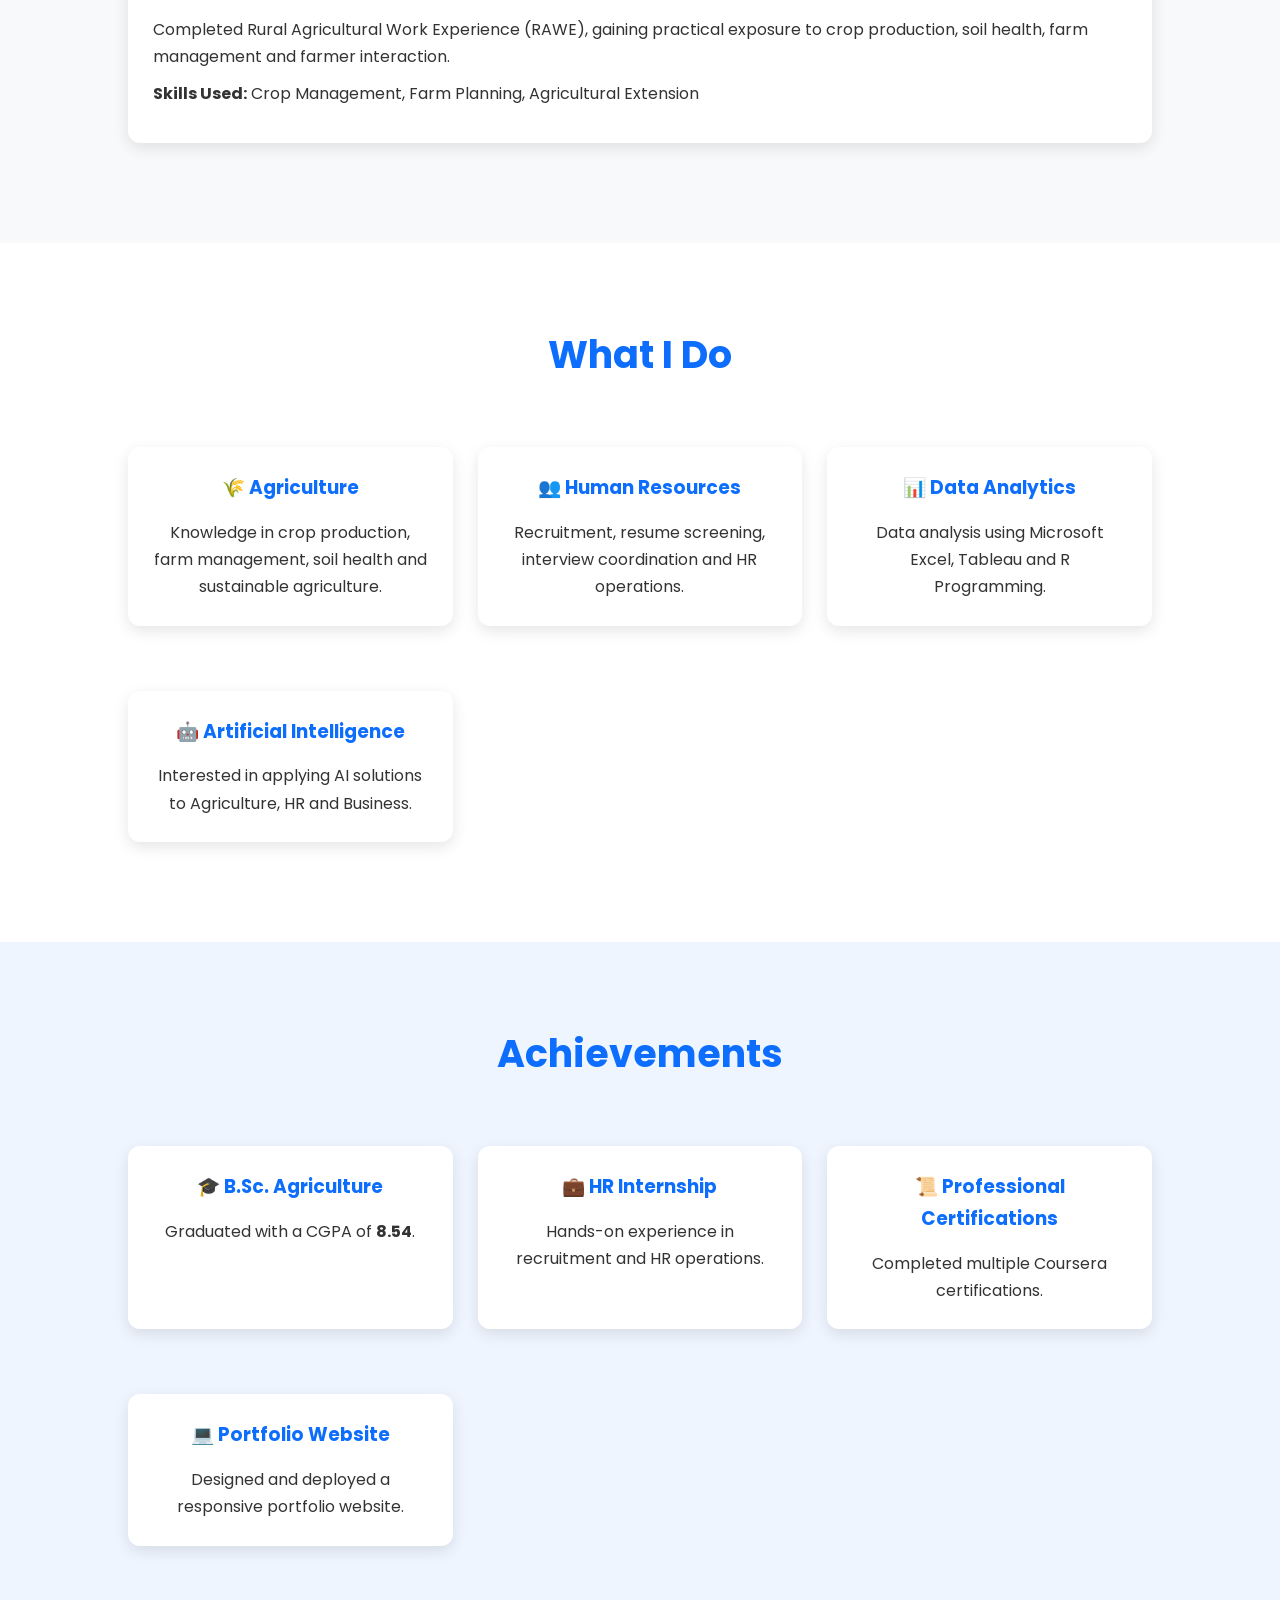
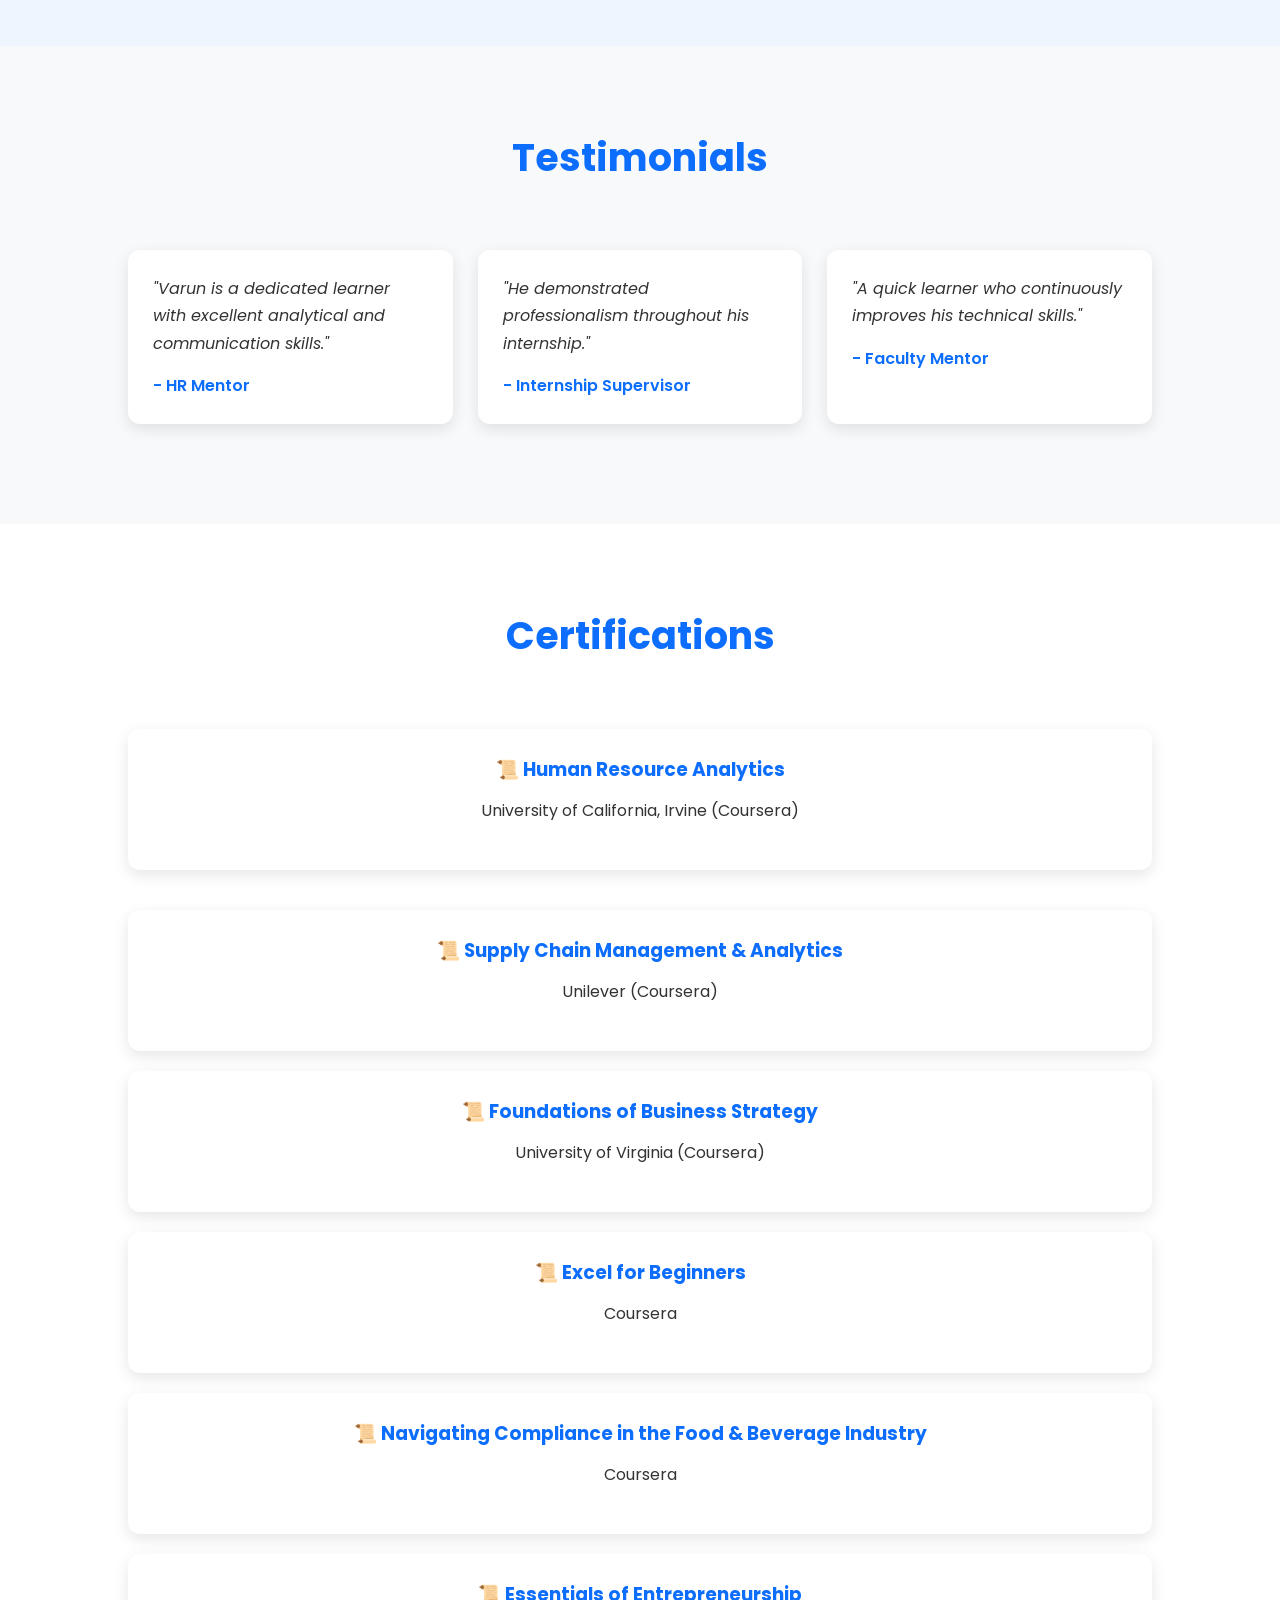
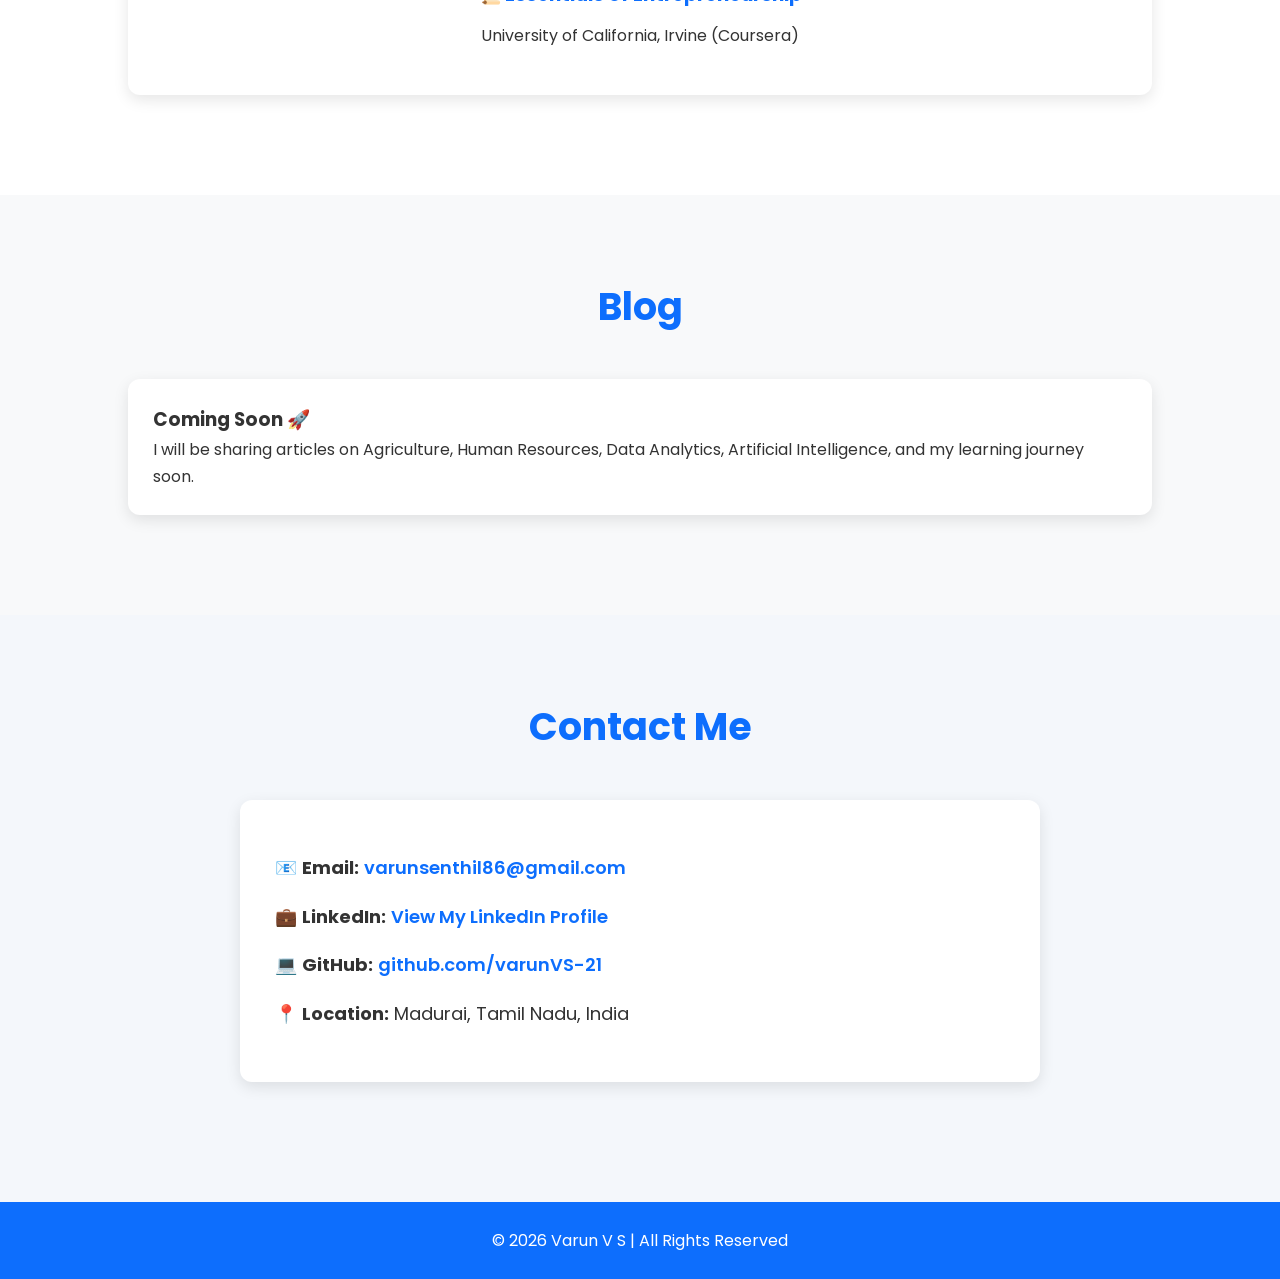
==== commit dac38e53: "Update index.html" ====
--- a/index.html
+++ b/index.html
@@ -540,11 +540,12 @@
         <p>&copy; 2026 Varun V S | All Rights Reserved</p>
 
     </footer>
+    
 <button id="topBtn">⬆</button>
+    
     <script src="script.js"></script>
 
 </body>
-
 </html>
 
 
--- a/style.css
+++ b/style.css
@@ -524,3 +524,27 @@
 #theme-toggle:hover{
     background: #f0f0f0;
 }
+/* Back to Top Button */
+
+#topBtn{
+    display:none;
+    position:fixed;
+    bottom:25px;
+    right:25px;
+    z-index:999;
+    border:none;
+    outline:none;
+    background:#0d6efd;
+    color:white;
+    cursor:pointer;
+    padding:15px 18px;
+    border-radius:50%;
+    font-size:20px;
+    box-shadow:0 5px 15px rgba(0,0,0,0.2);
+    transition:0.3s;
+}
+
+#topBtn:hover{
+    background:#084298;
+    transform:scale(1.1);
+}
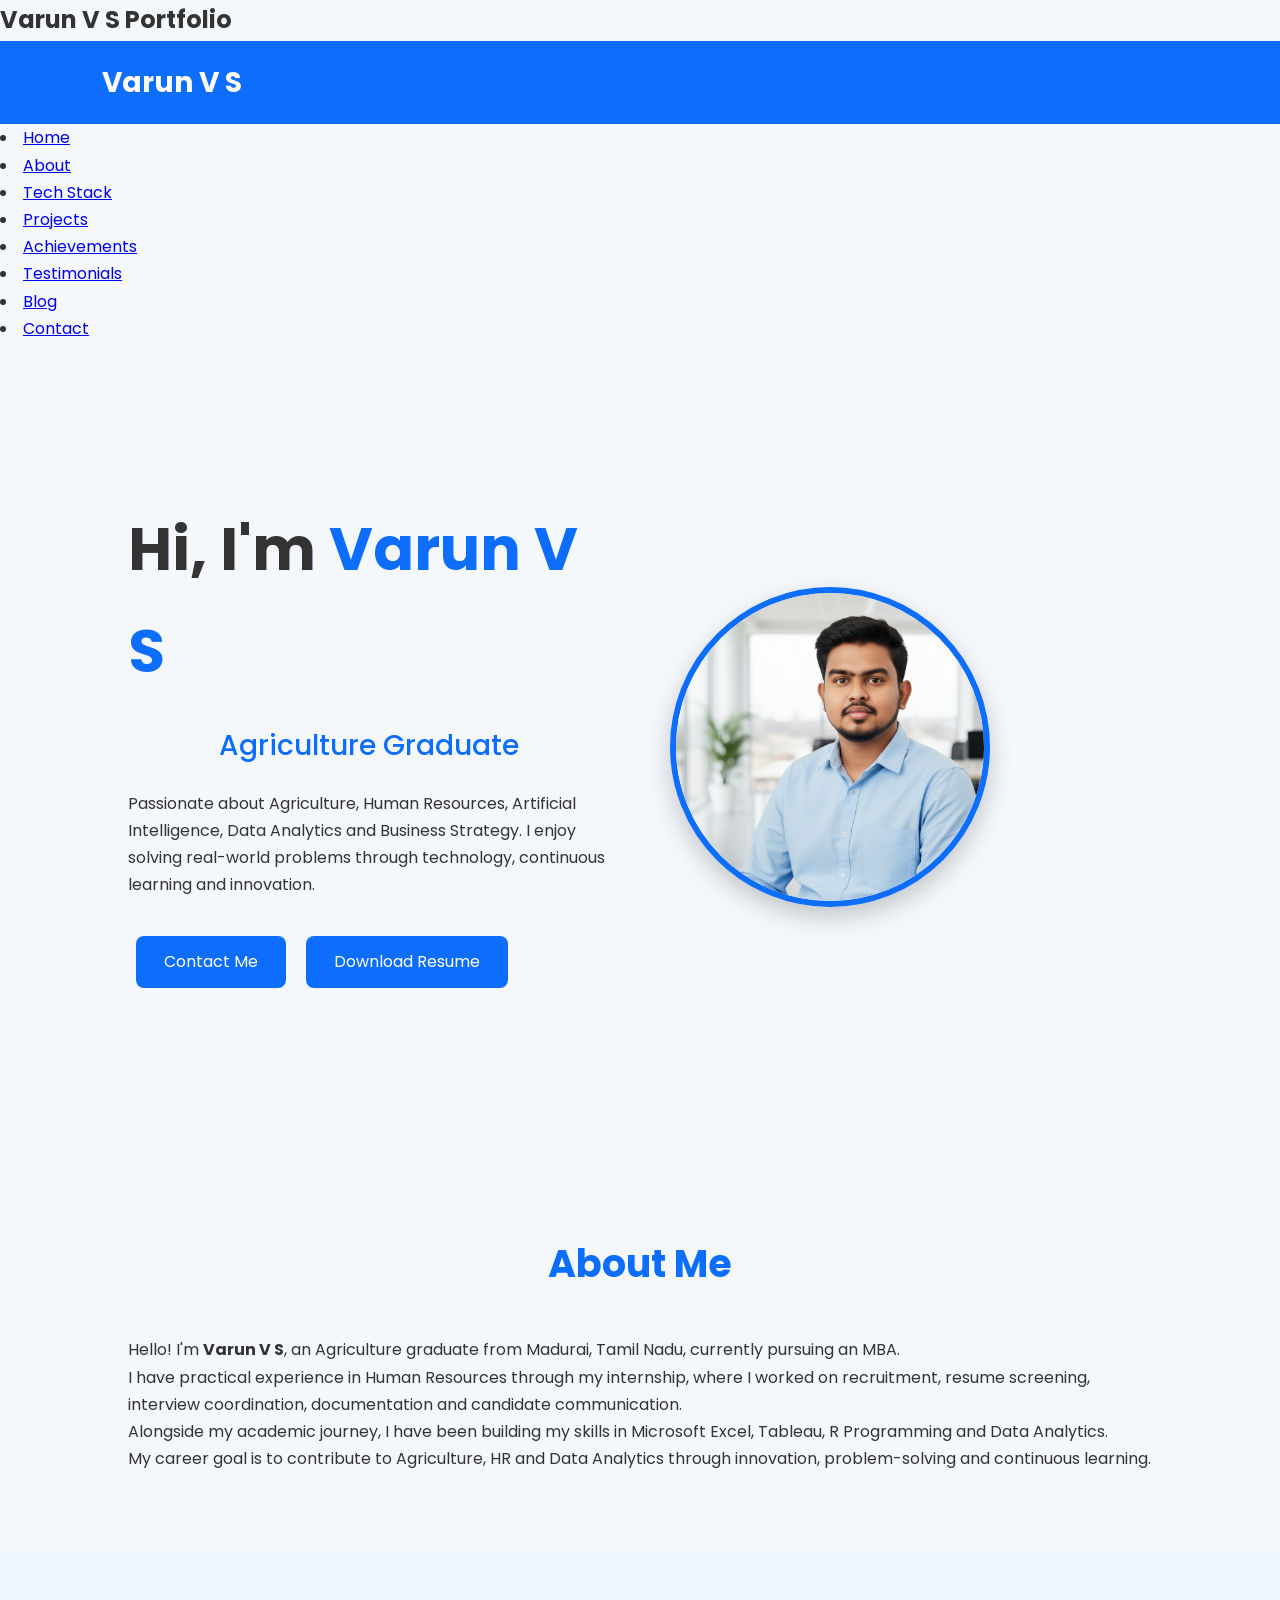
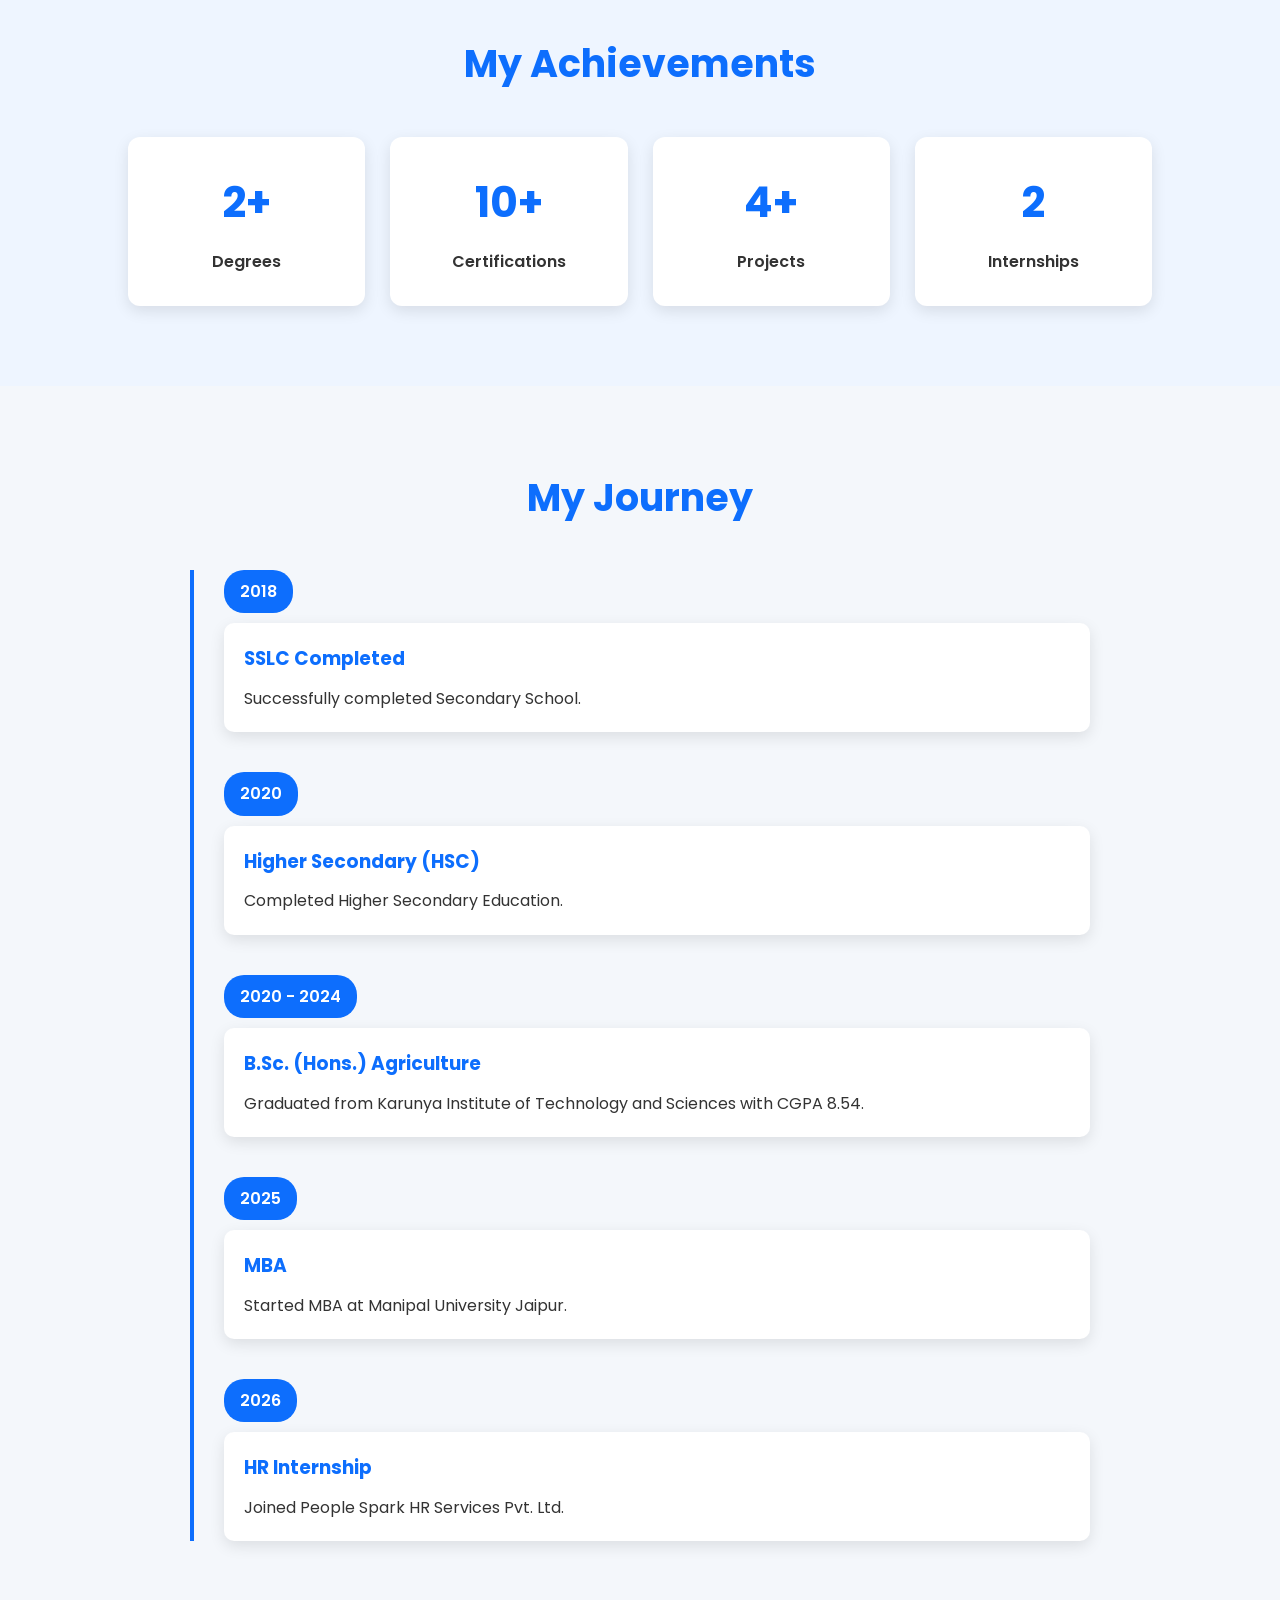
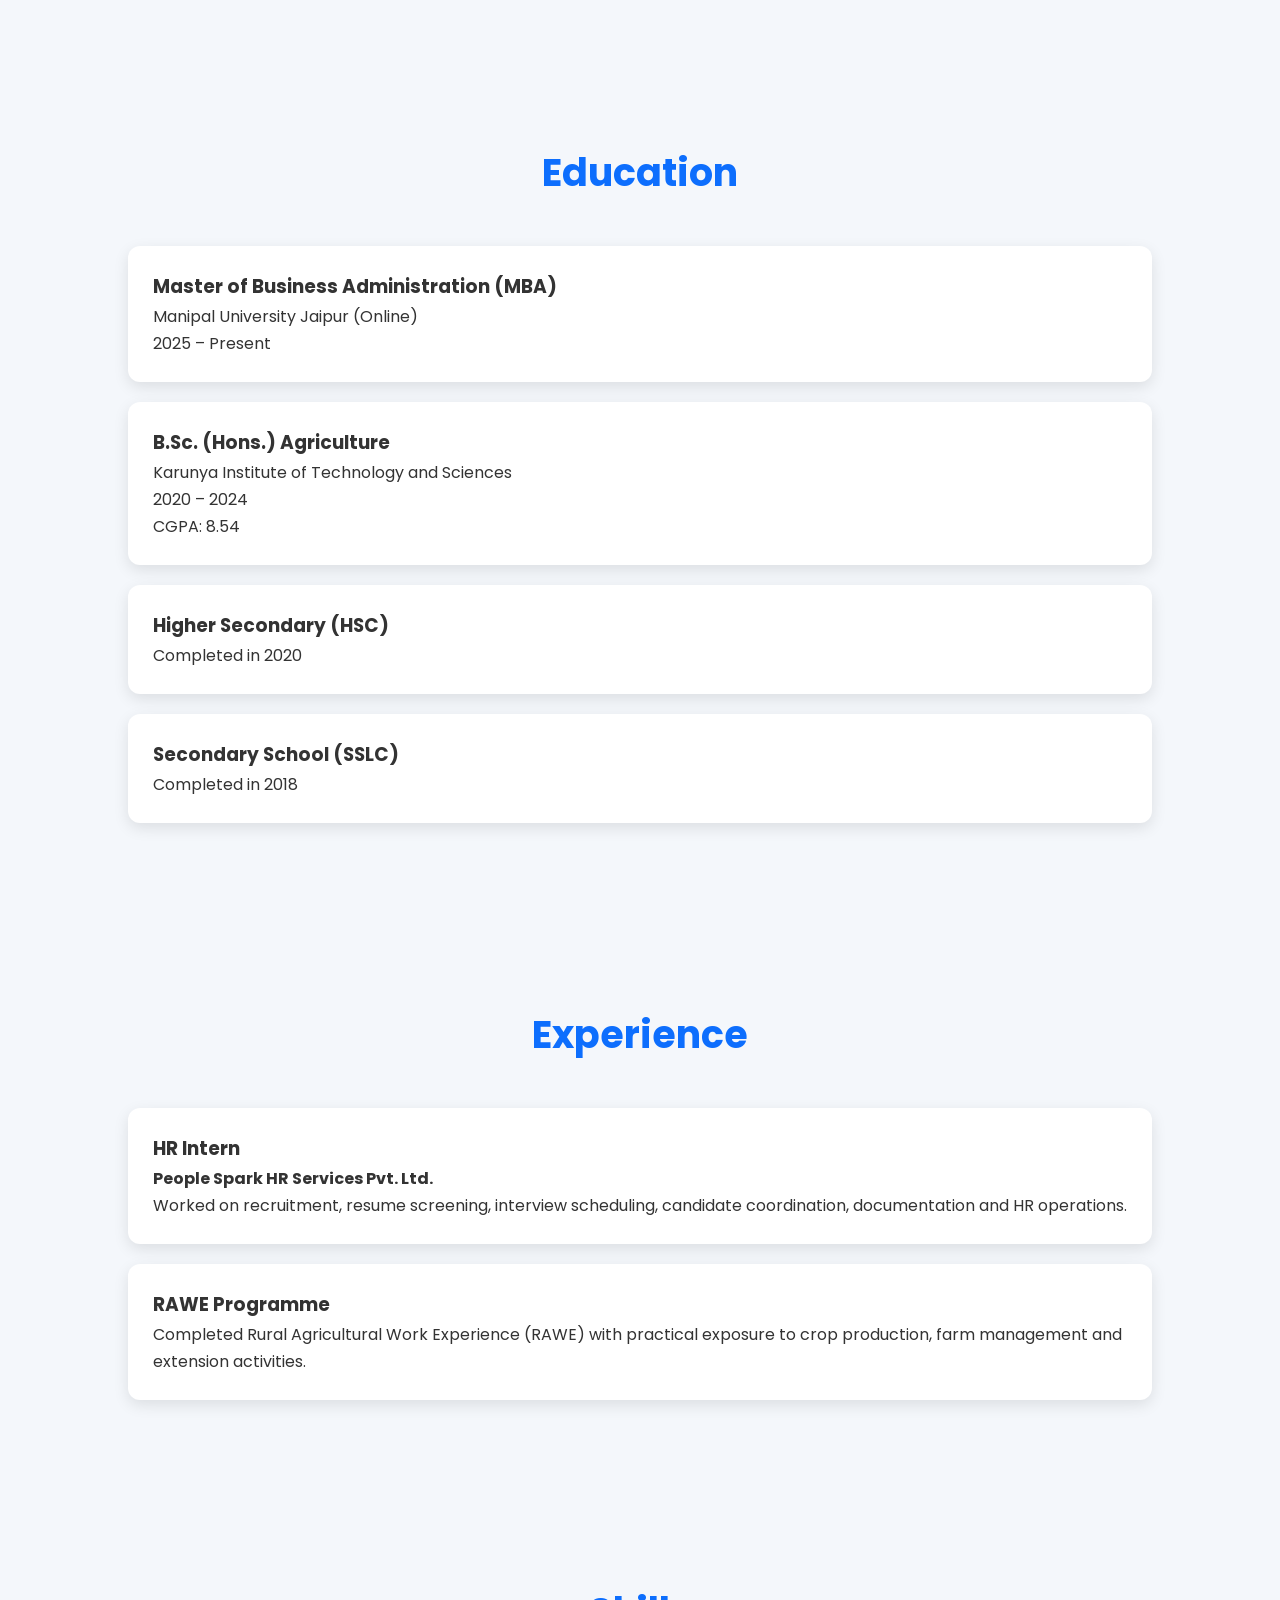
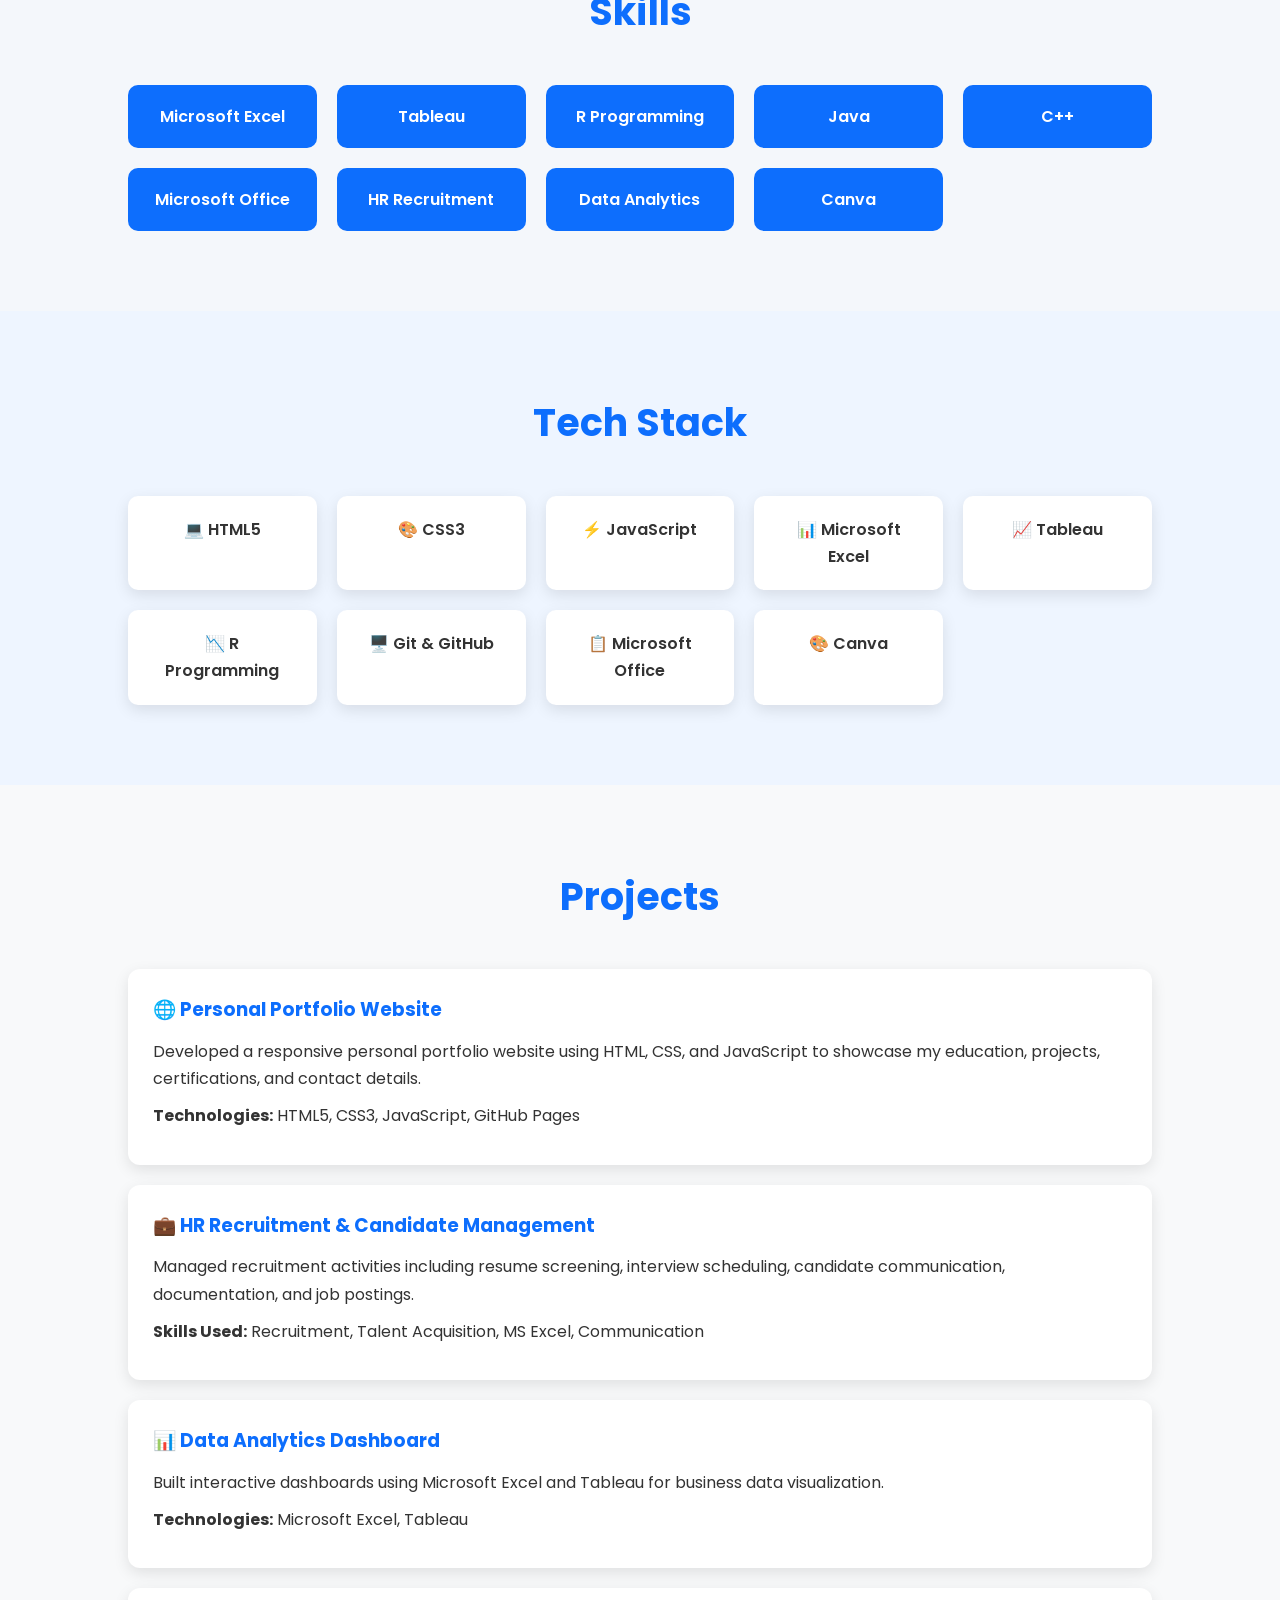
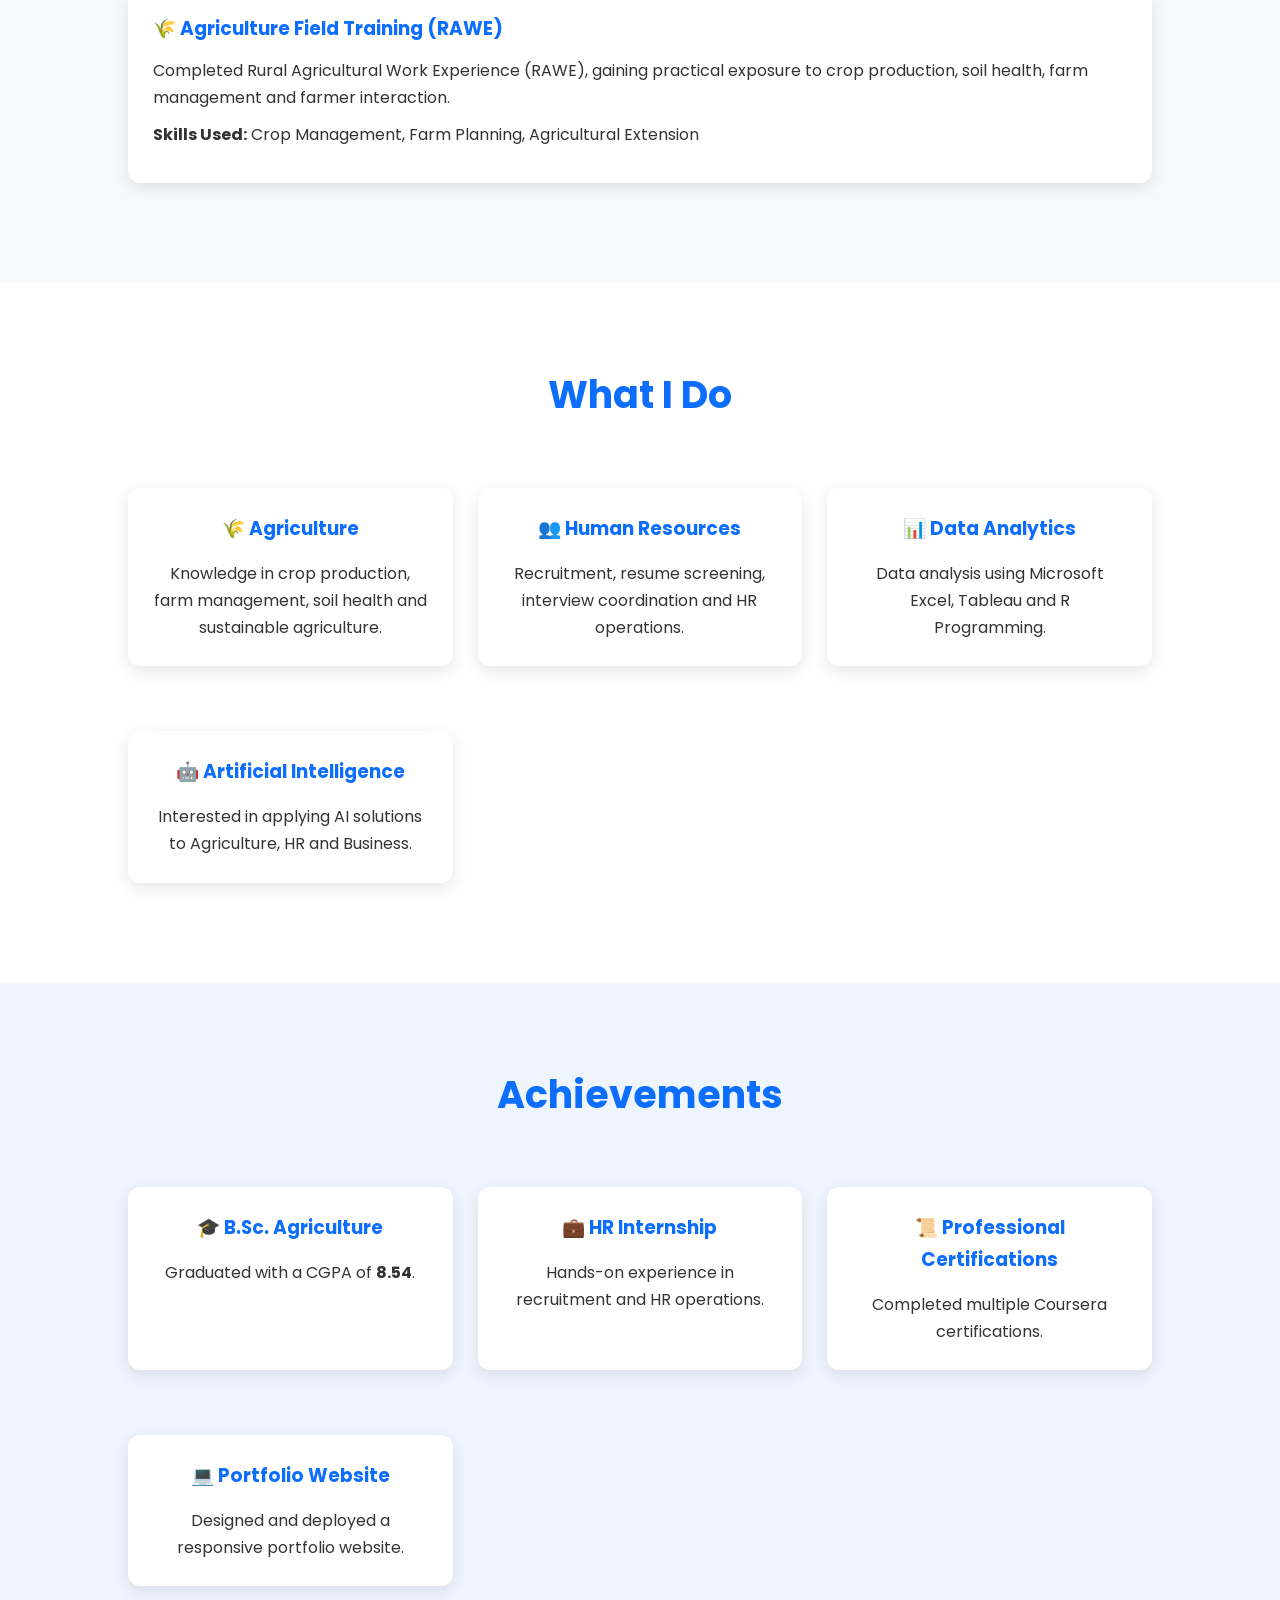
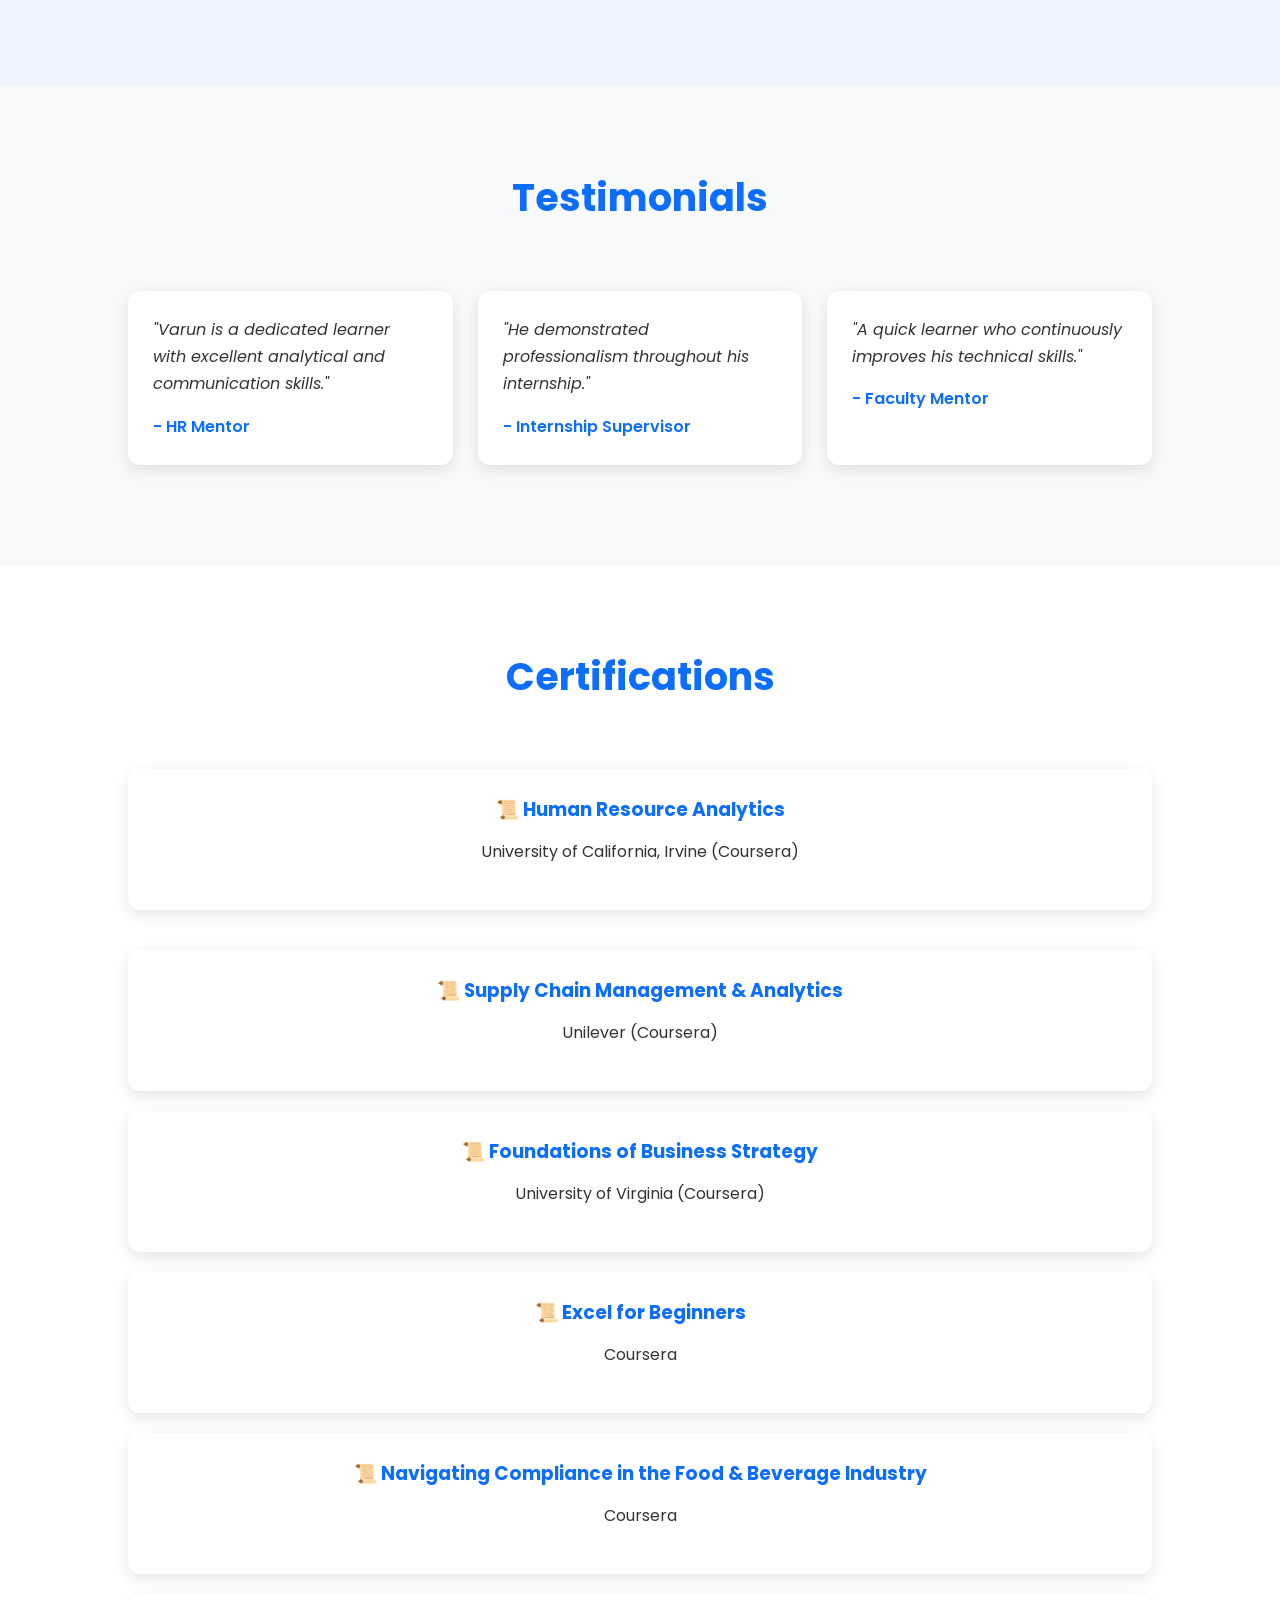
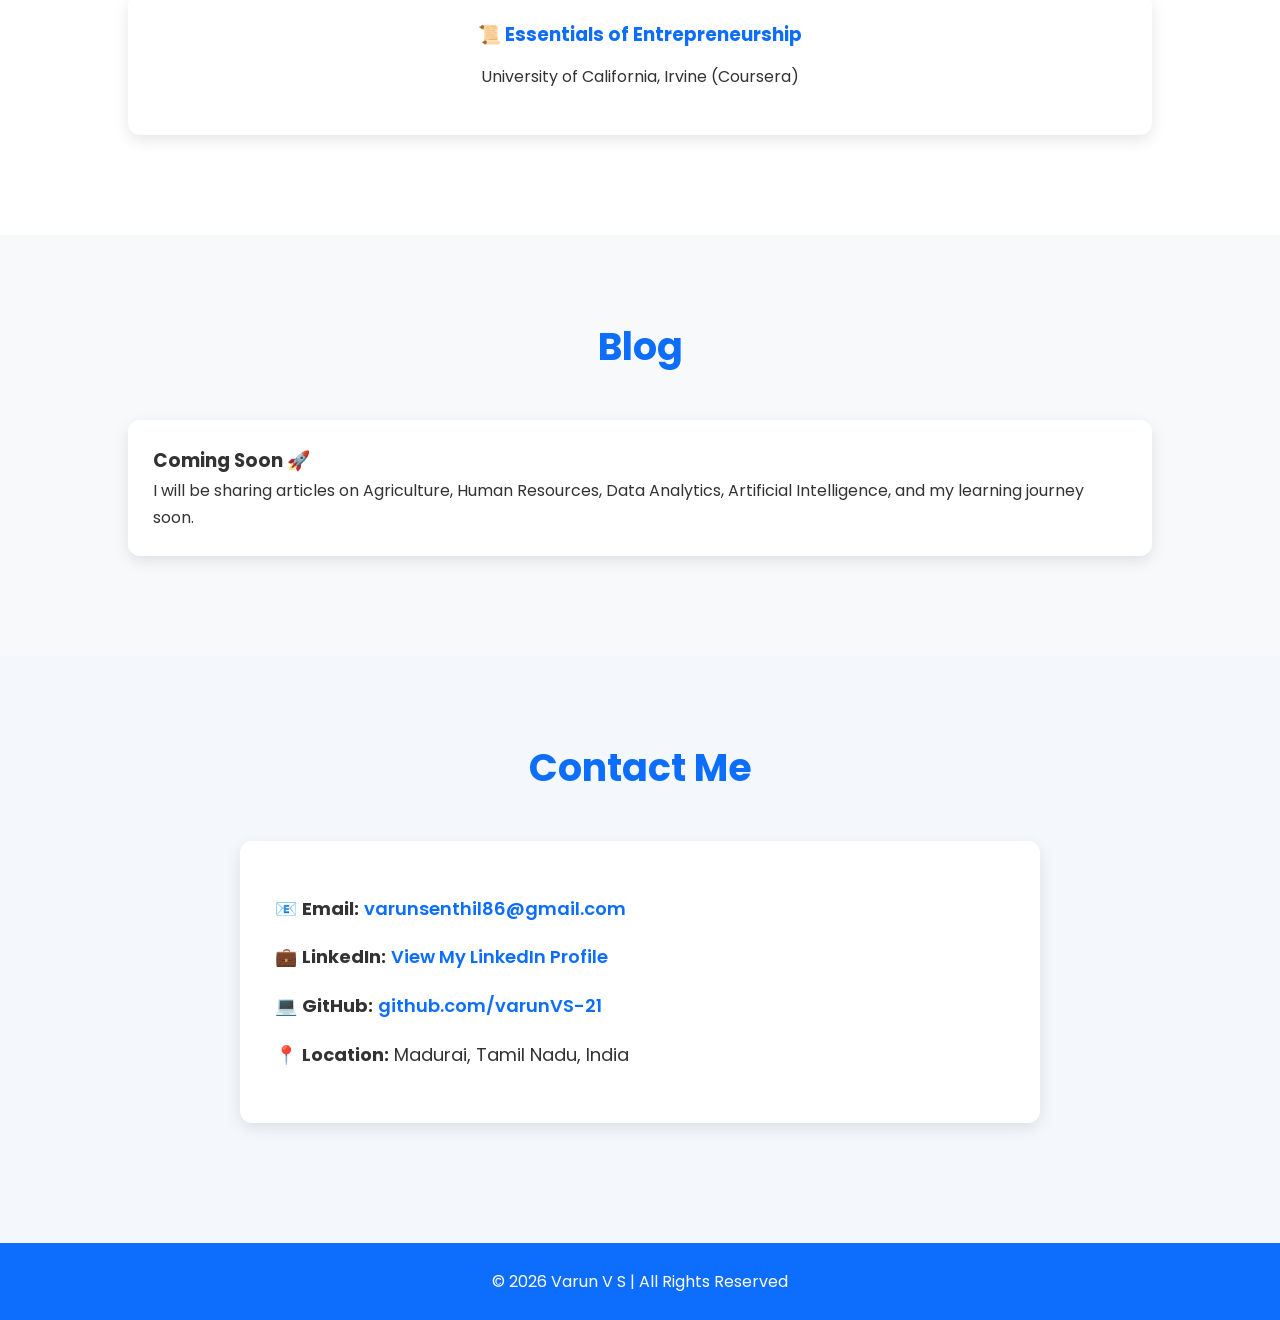
==== commit 4f60d791: "Update index.html" ====
--- a/index.html
+++ b/index.html
@@ -17,7 +17,10 @@
 </head>
 
 <body>
-
+<div id="preloader">
+    <div class="loader"></div>
+    <h2>Varun V S Portfolio</h2>
+</div>
     <!-- Navigation -->
     <nav>
         <div class="logo">Varun V S</div>
--- a/style.css
+++ b/style.css
@@ -543,8 +543,3 @@
     box-shadow:0 5px 15px rgba(0,0,0,0.2);
     transition:0.3s;
 }
-
-#topBtn:hover{
-    background:#084298;
-    transform:scale(1.1);
-}
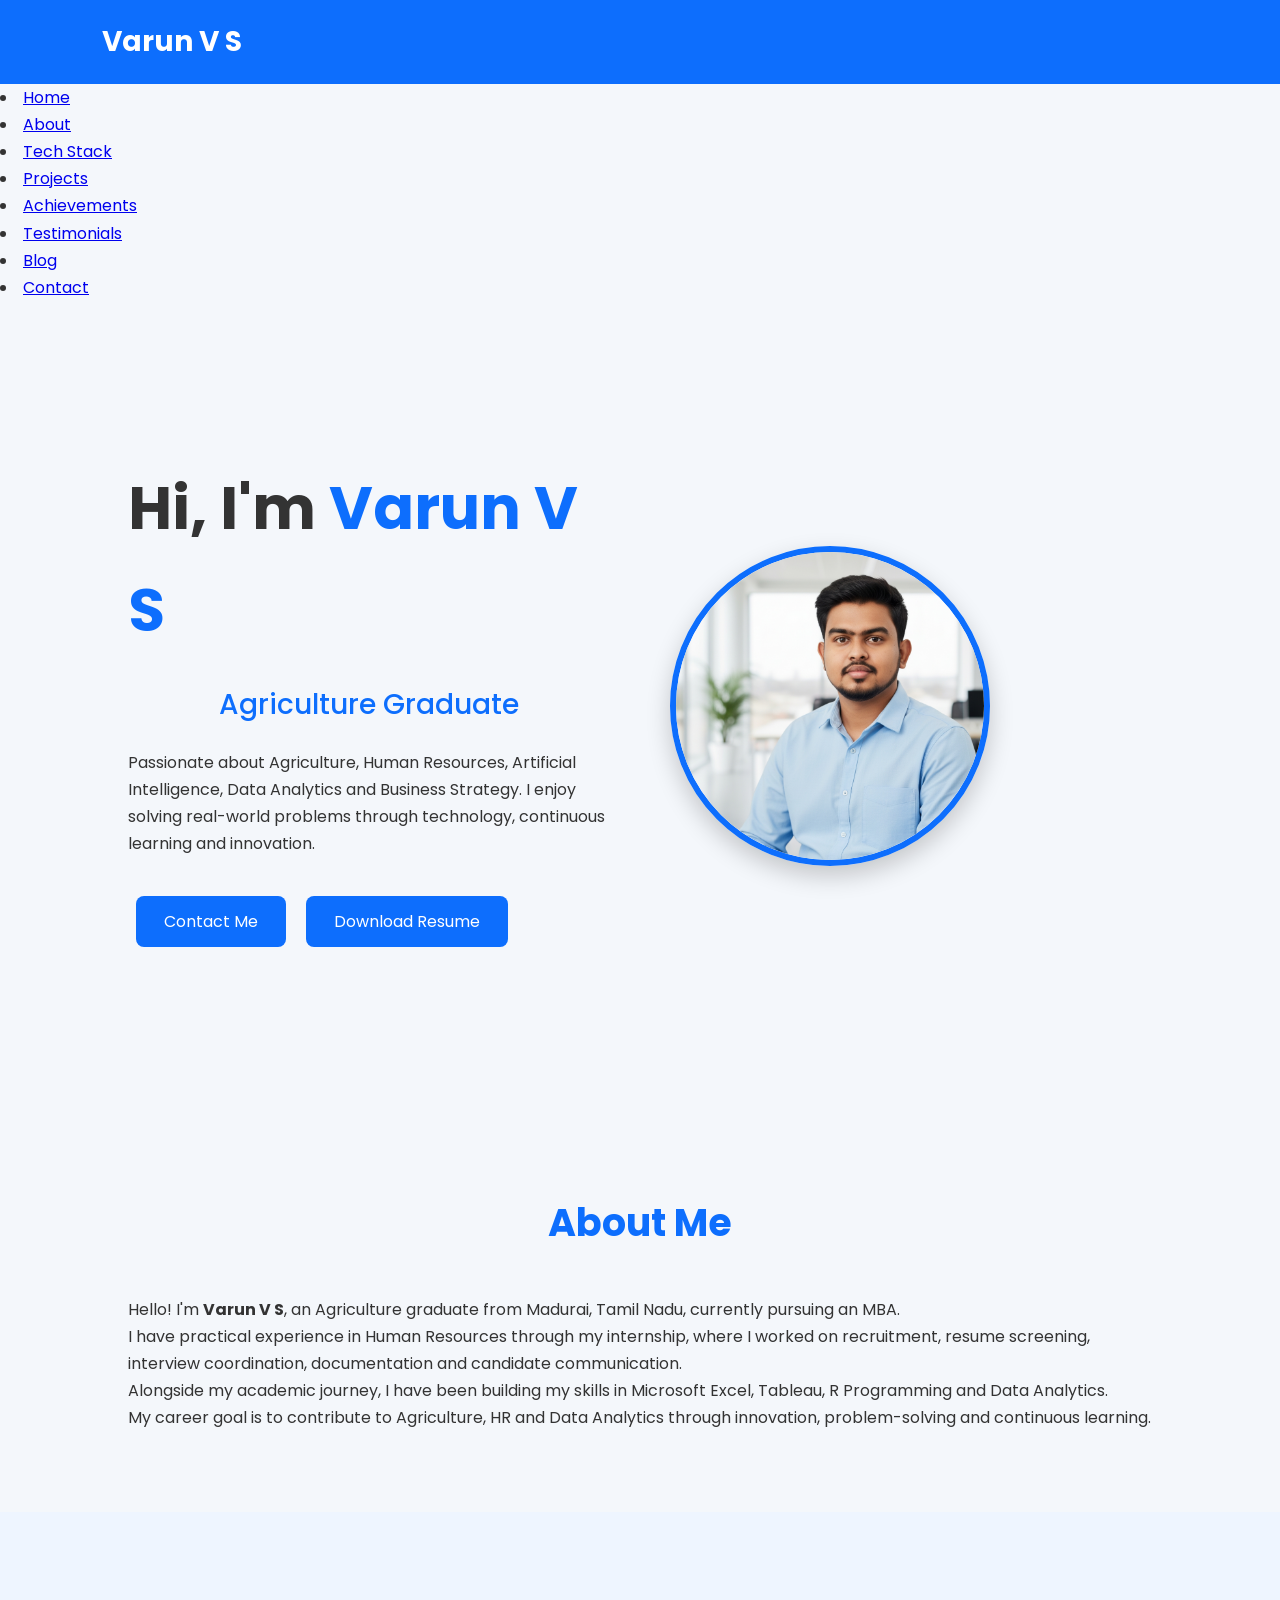
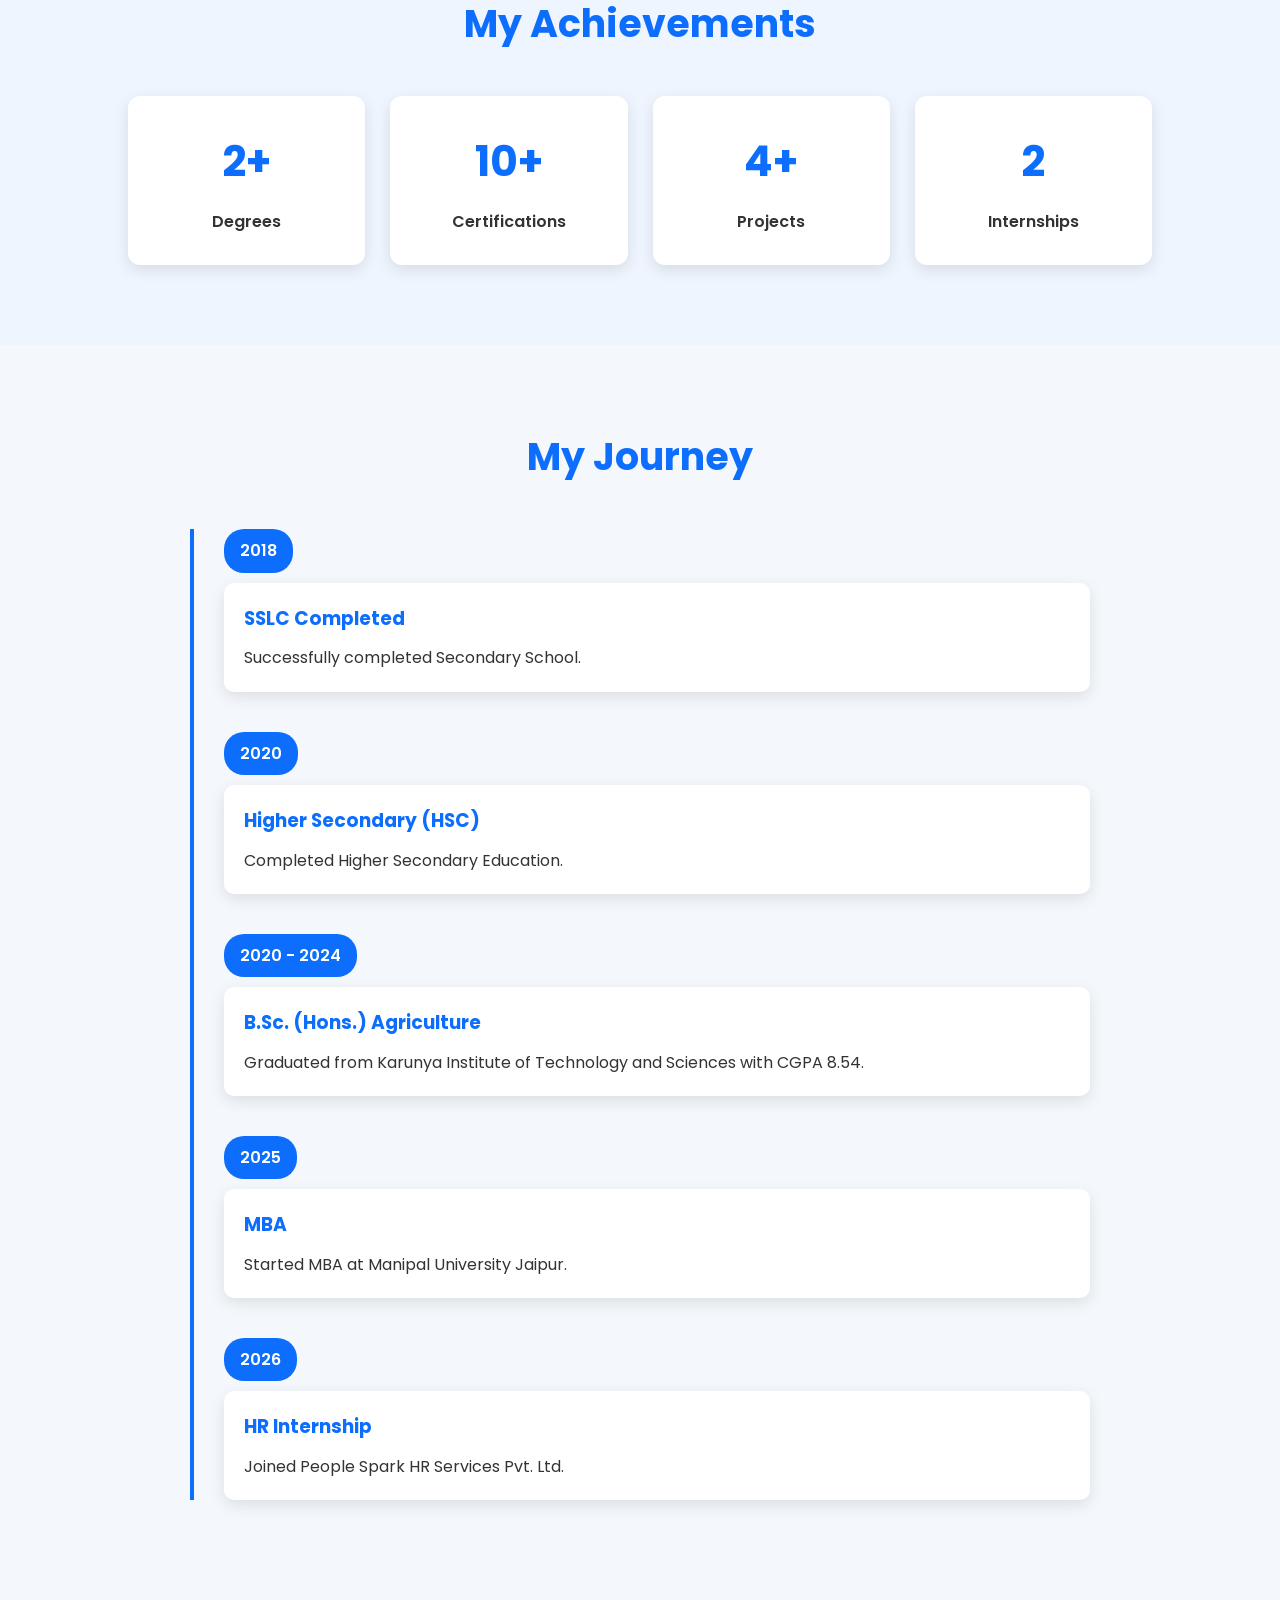
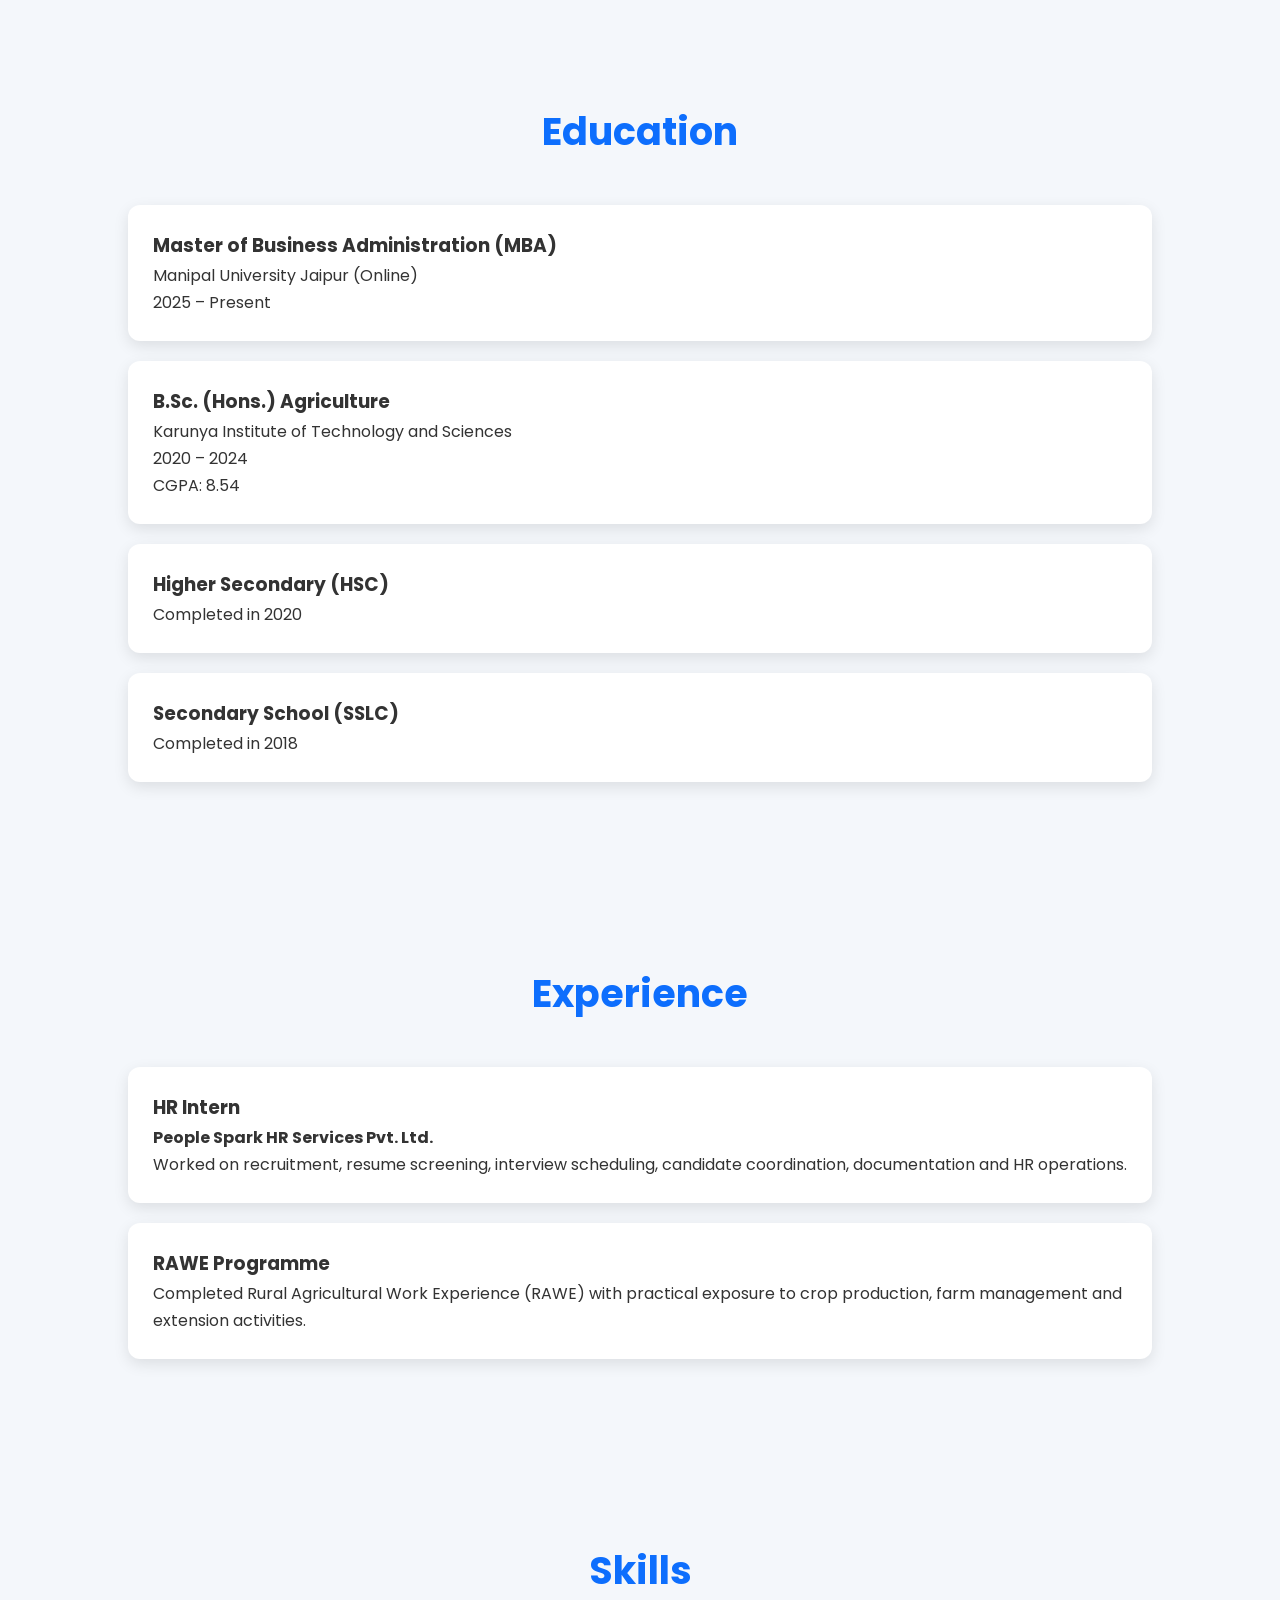
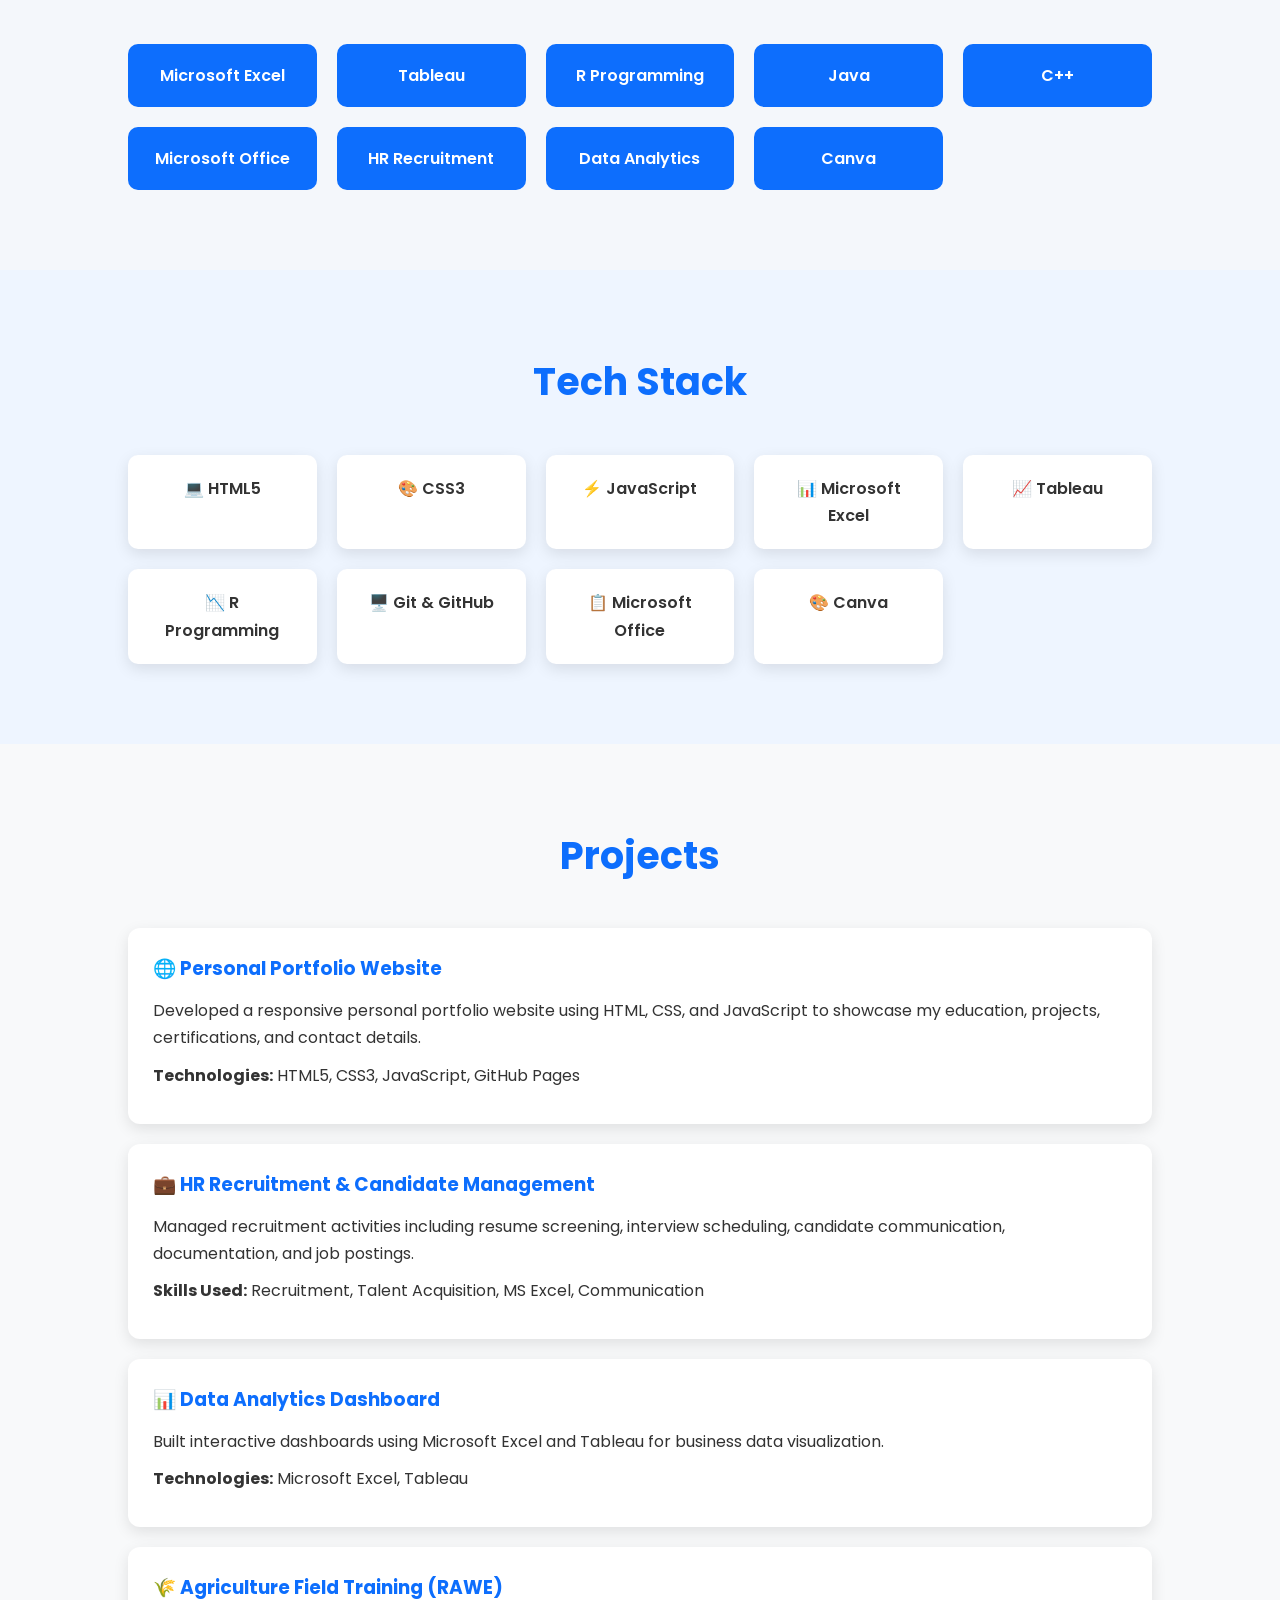
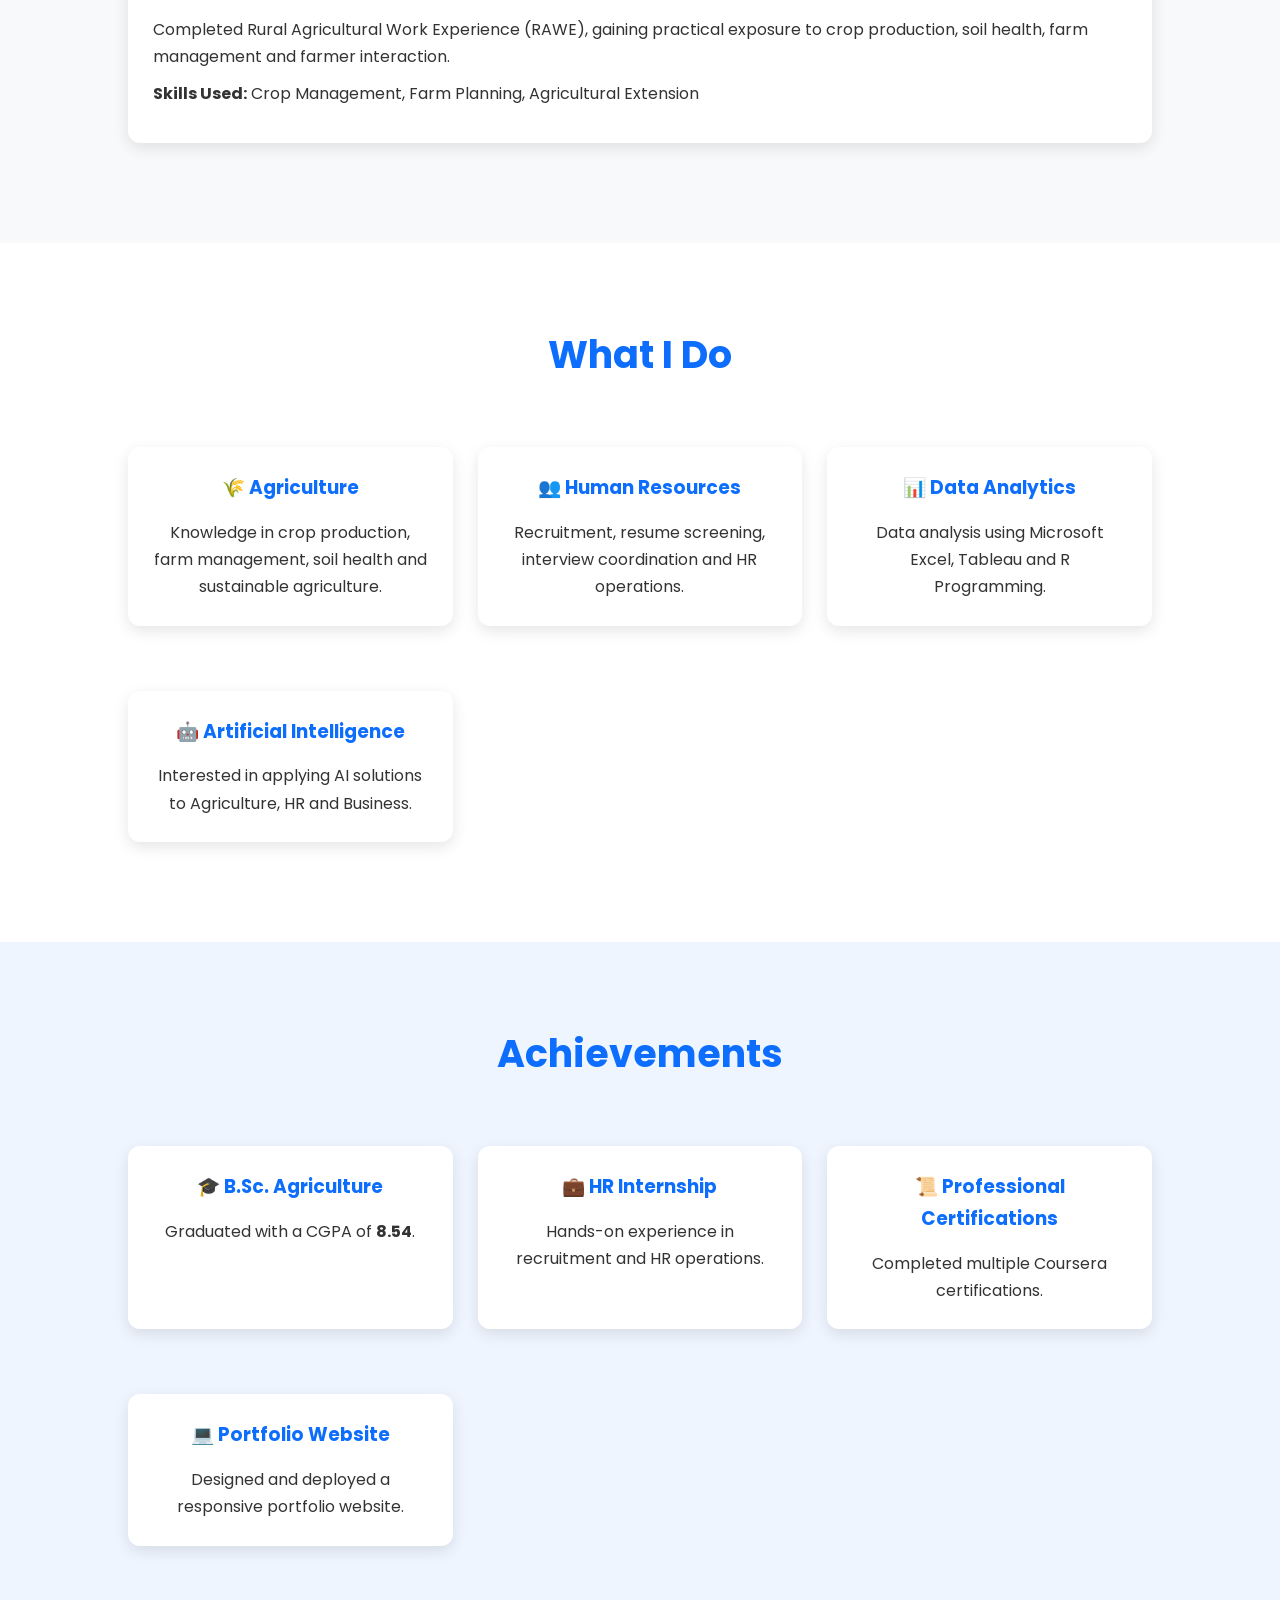
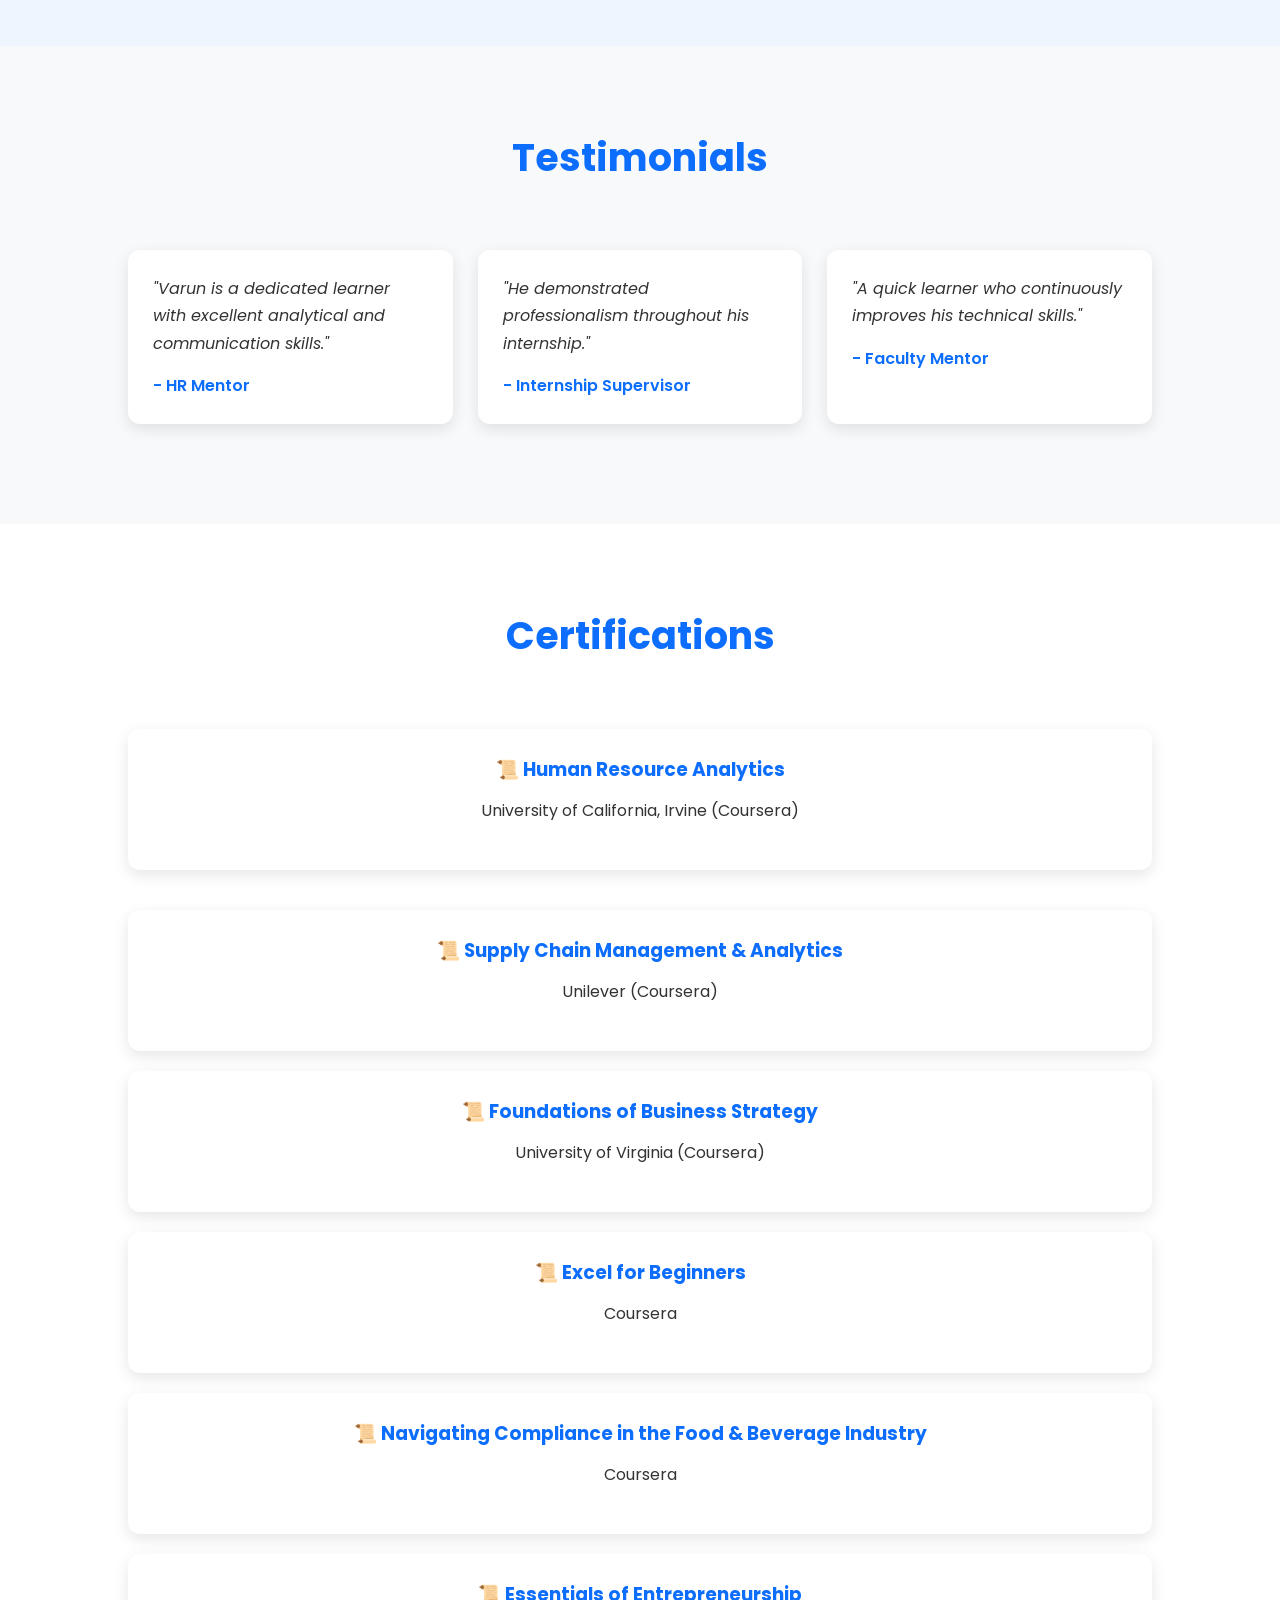
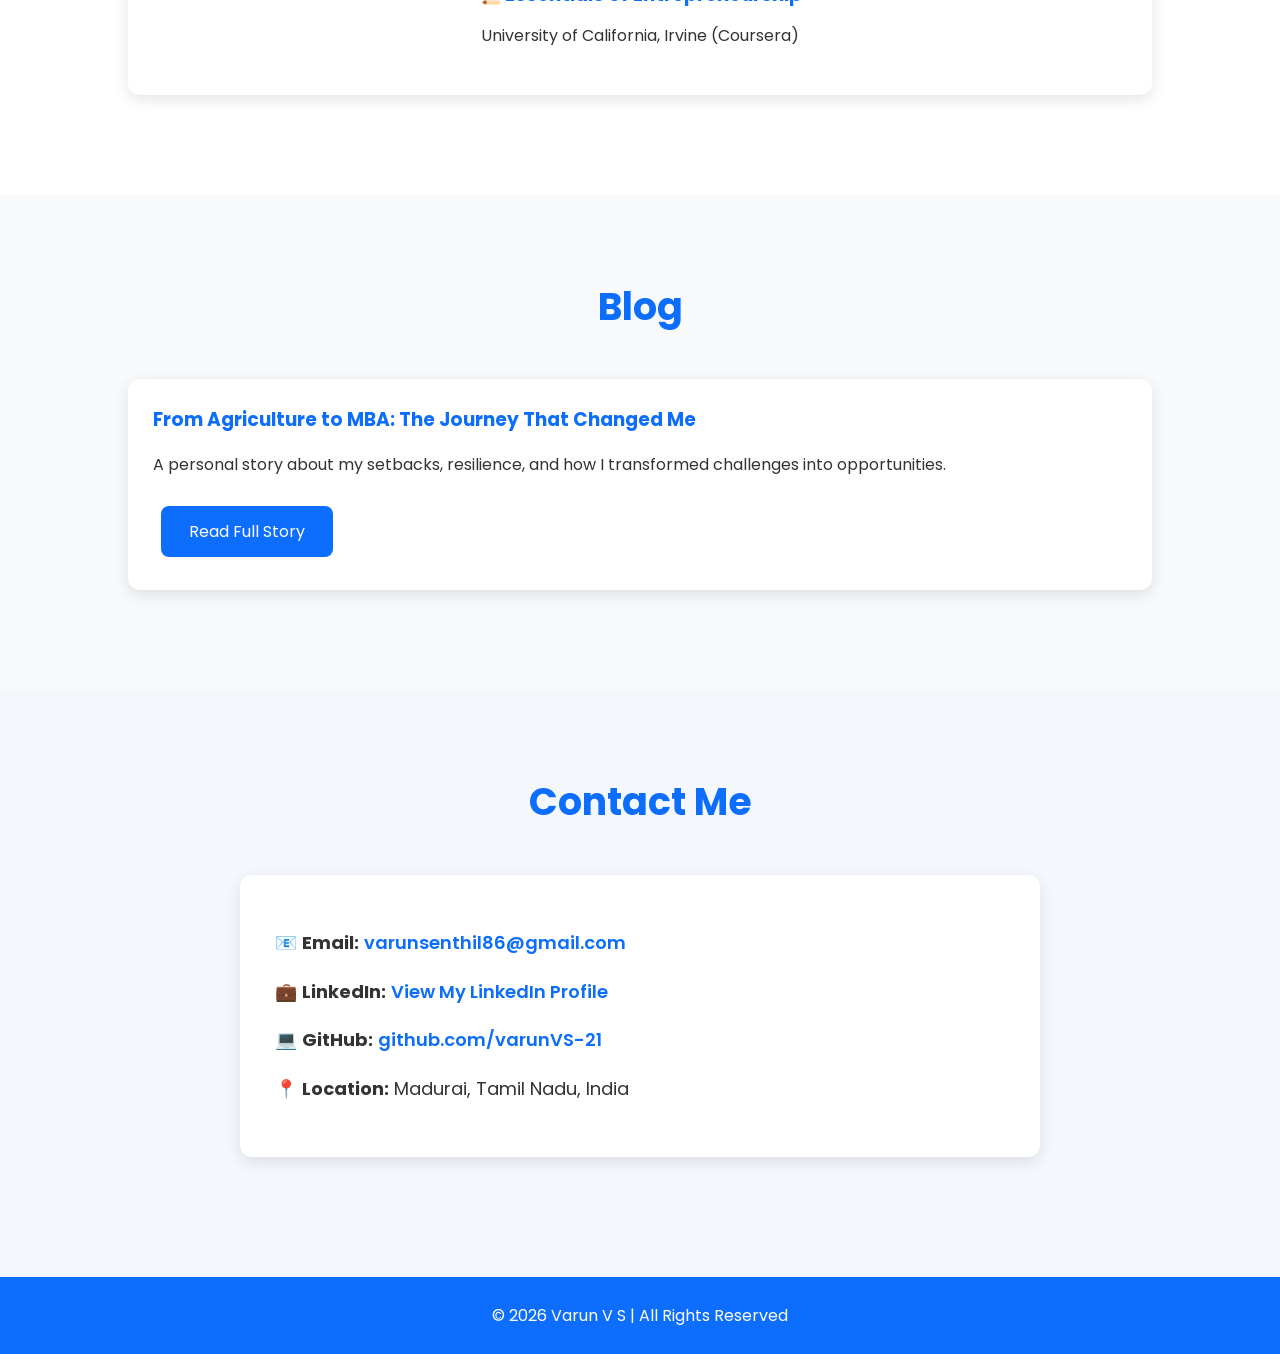
==== commit d96567af: "Update index.html" ====
--- a/index.html
+++ b/index.html
@@ -485,12 +485,16 @@
     <section id="blog">
 
     <h2>Blog</h2>
-
-    <div class="card">
-        <h3>Coming Soon 🚀</h3>
-        <p>
-            I will be sharing articles on Agriculture, Human Resources,
-            Data Analytics, Artificial Intelligence, and my learning journey soon.
+<div class="blog-card">
+    <h3>From Agriculture to MBA: The Journey That Changed Me</h3>
+
+    <p>
+        A personal story about my setbacks, resilience, and how I transformed challenges into opportunities.
+    </p>
+
+    <a href="blog1.html" class="btn">Read Full Story</a>
+</div>
+  
         </p>
     </div>
 
--- a/style.css
+++ b/style.css
@@ -16,7 +16,48 @@
     color:#333;
     line-height:1.7;
 }
-
+/* =========================
+   Preloader
+========================= */
+
+#preloader{
+    position:fixed;
+    top:0;
+    left:0;
+    width:100%;
+    height:100%;
+    background:#ffffff;
+    display:flex;
+    flex-direction:column;
+    justify-content:center;
+    align-items:center;
+    z-index:9999;
+}
+
+.loader{
+    width:60px;
+    height:60px;
+    border:6px solid #e5e5e5;
+    border-top:6px solid #0d6efd;
+    border-radius:50%;
+    animation:spin 1s linear infinite;
+    margin-bottom:20px;
+}
+
+#preloader h2{
+    color:#0d6efd;
+    font-size:28px;
+    font-weight:700;
+}
+
+@keyframes spin{
+    0%{
+        transform:rotate(0deg);
+    }
+    100%{
+        transform:rotate(360deg);
+    }
+}
 /* Navigation */
 
 nav{
@@ -543,3 +584,6 @@
     box-shadow:0 5px 15px rgba(0,0,0,0.2);
     transition:0.3s;
 }
+#preloader{
+    transition: opacity 0.5s ease;
+}
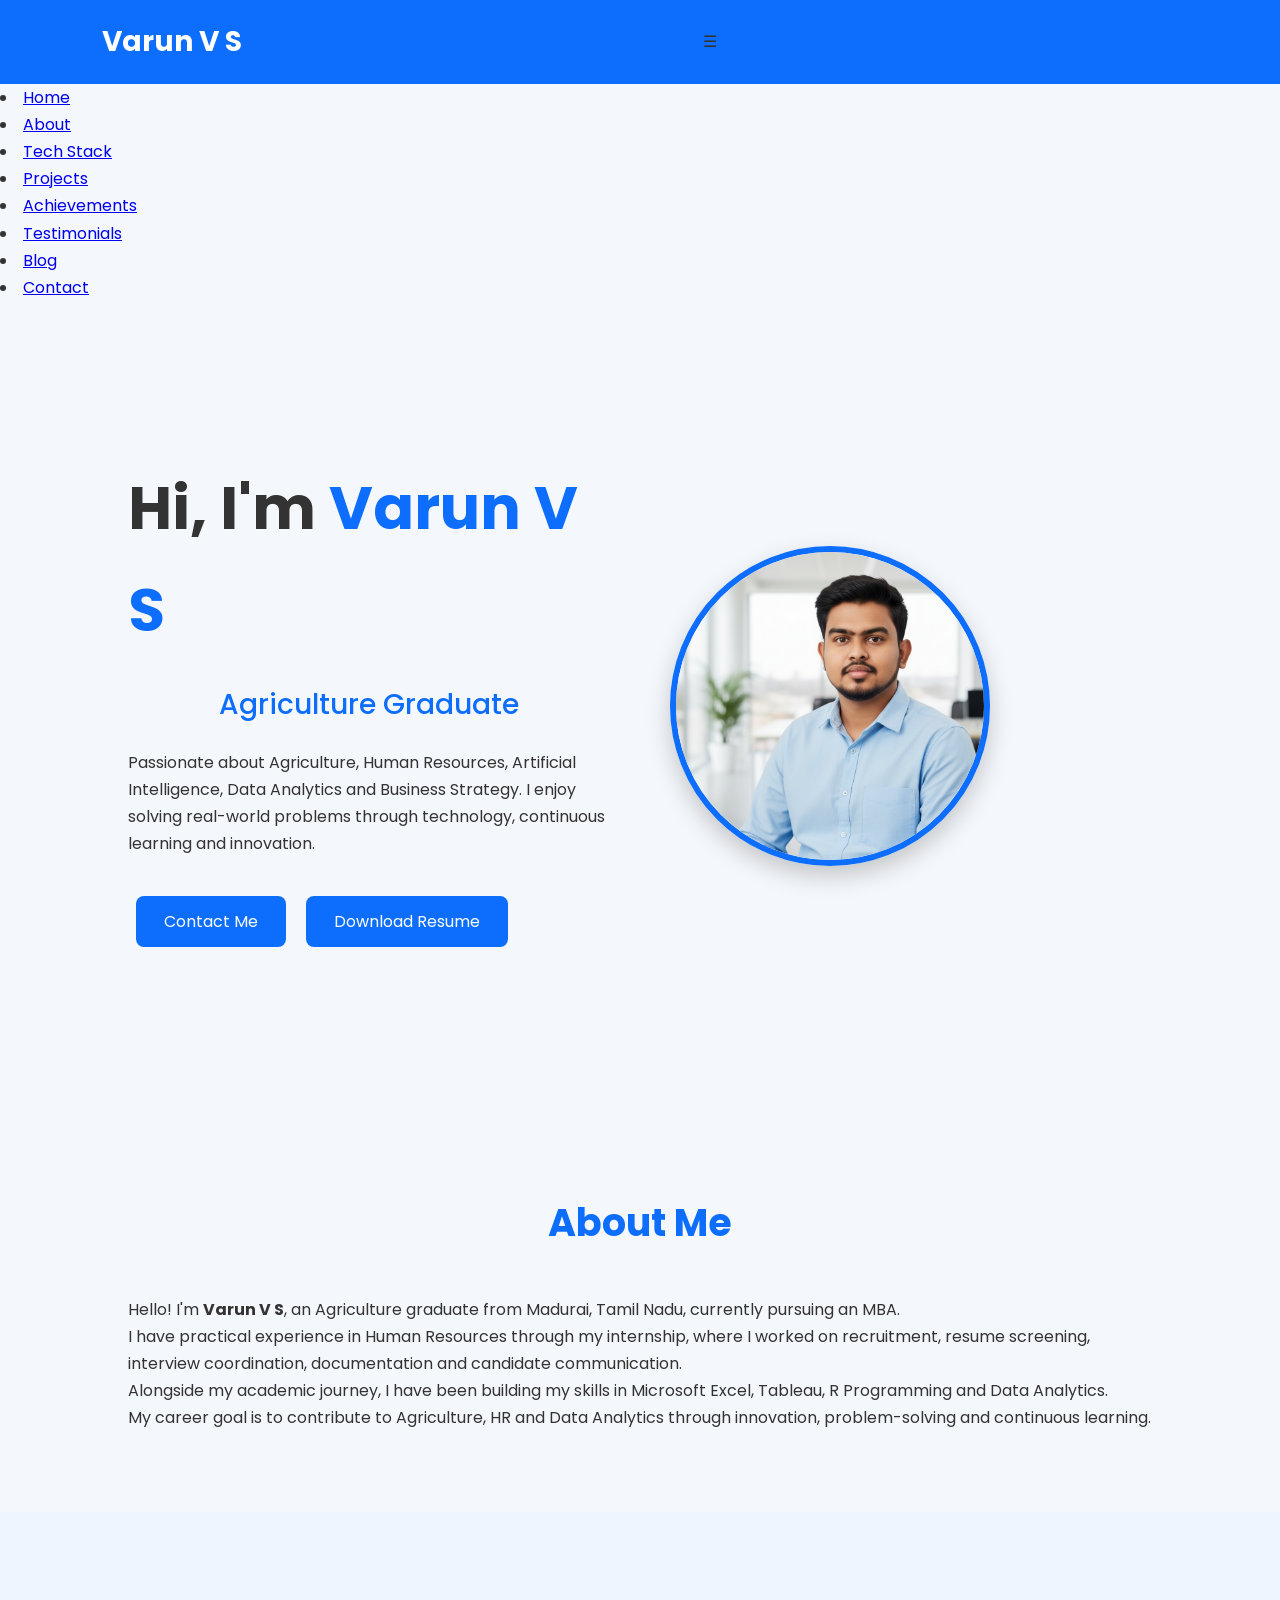
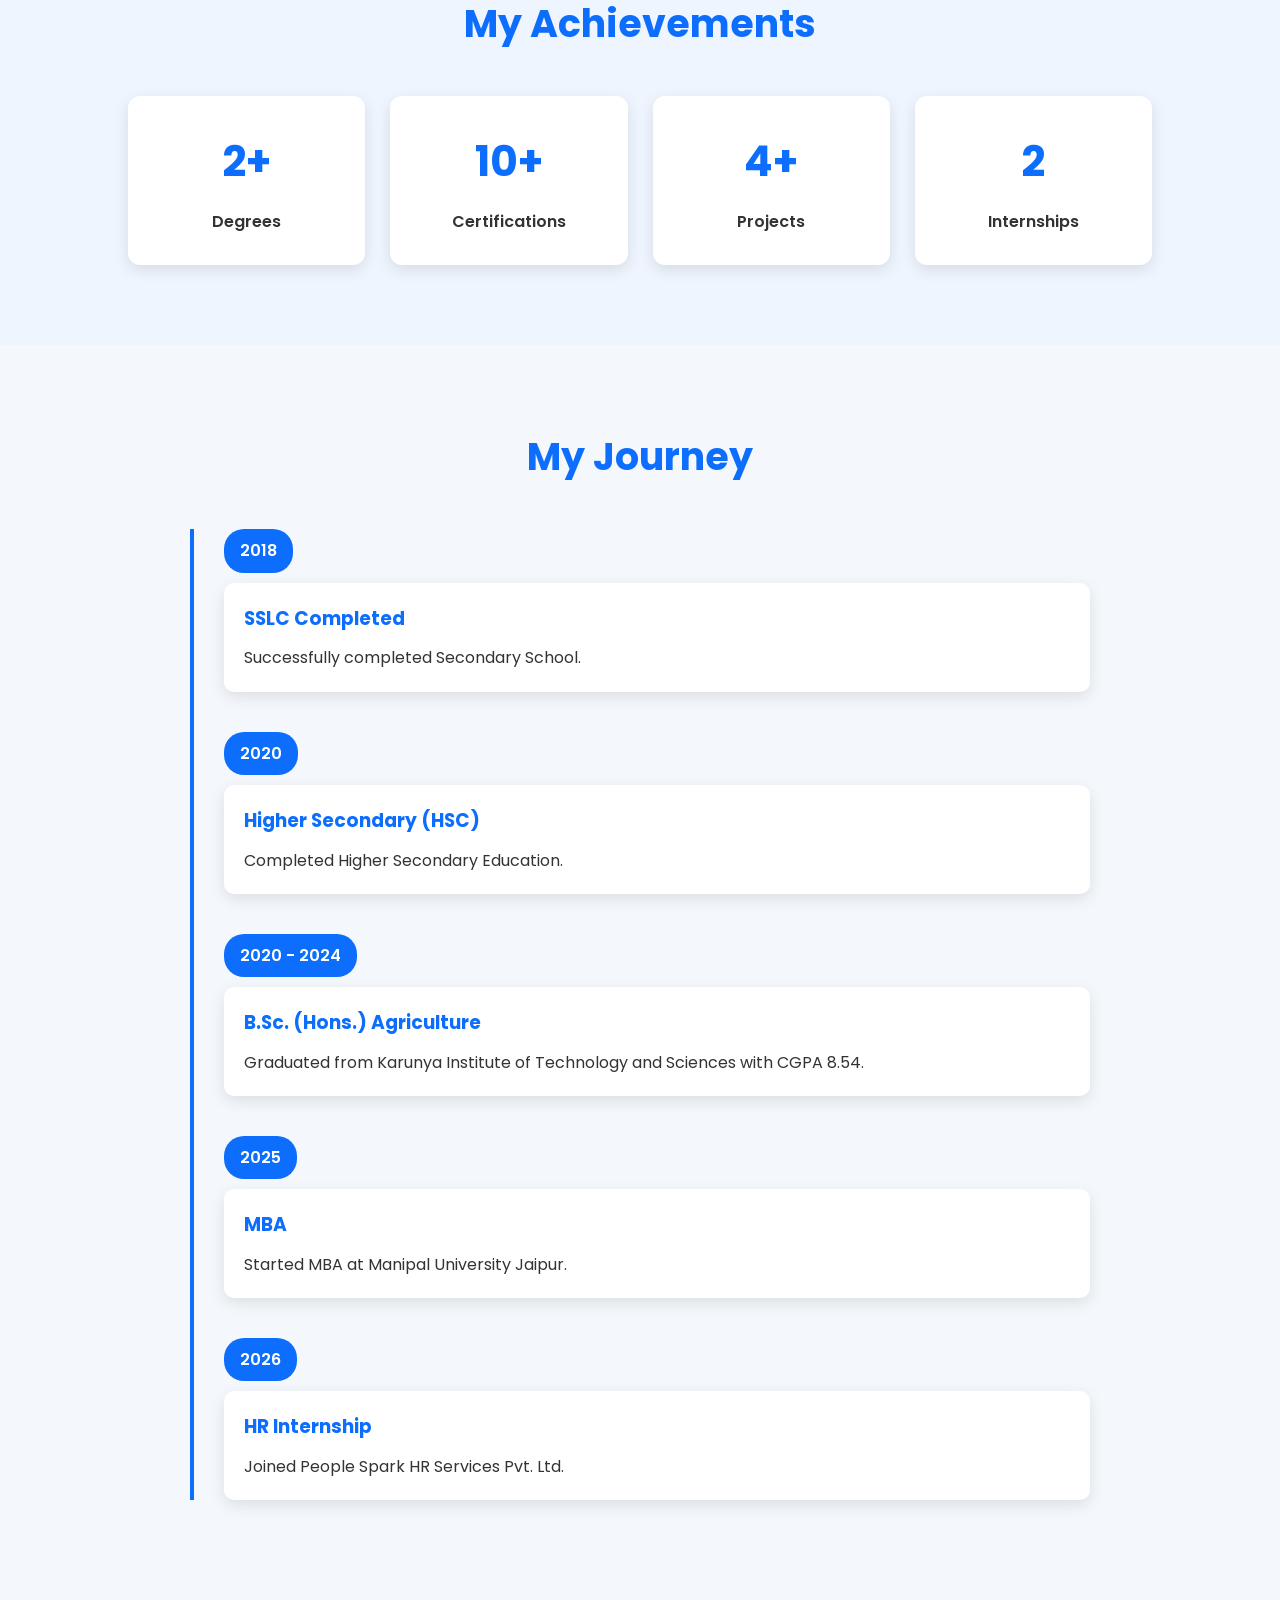
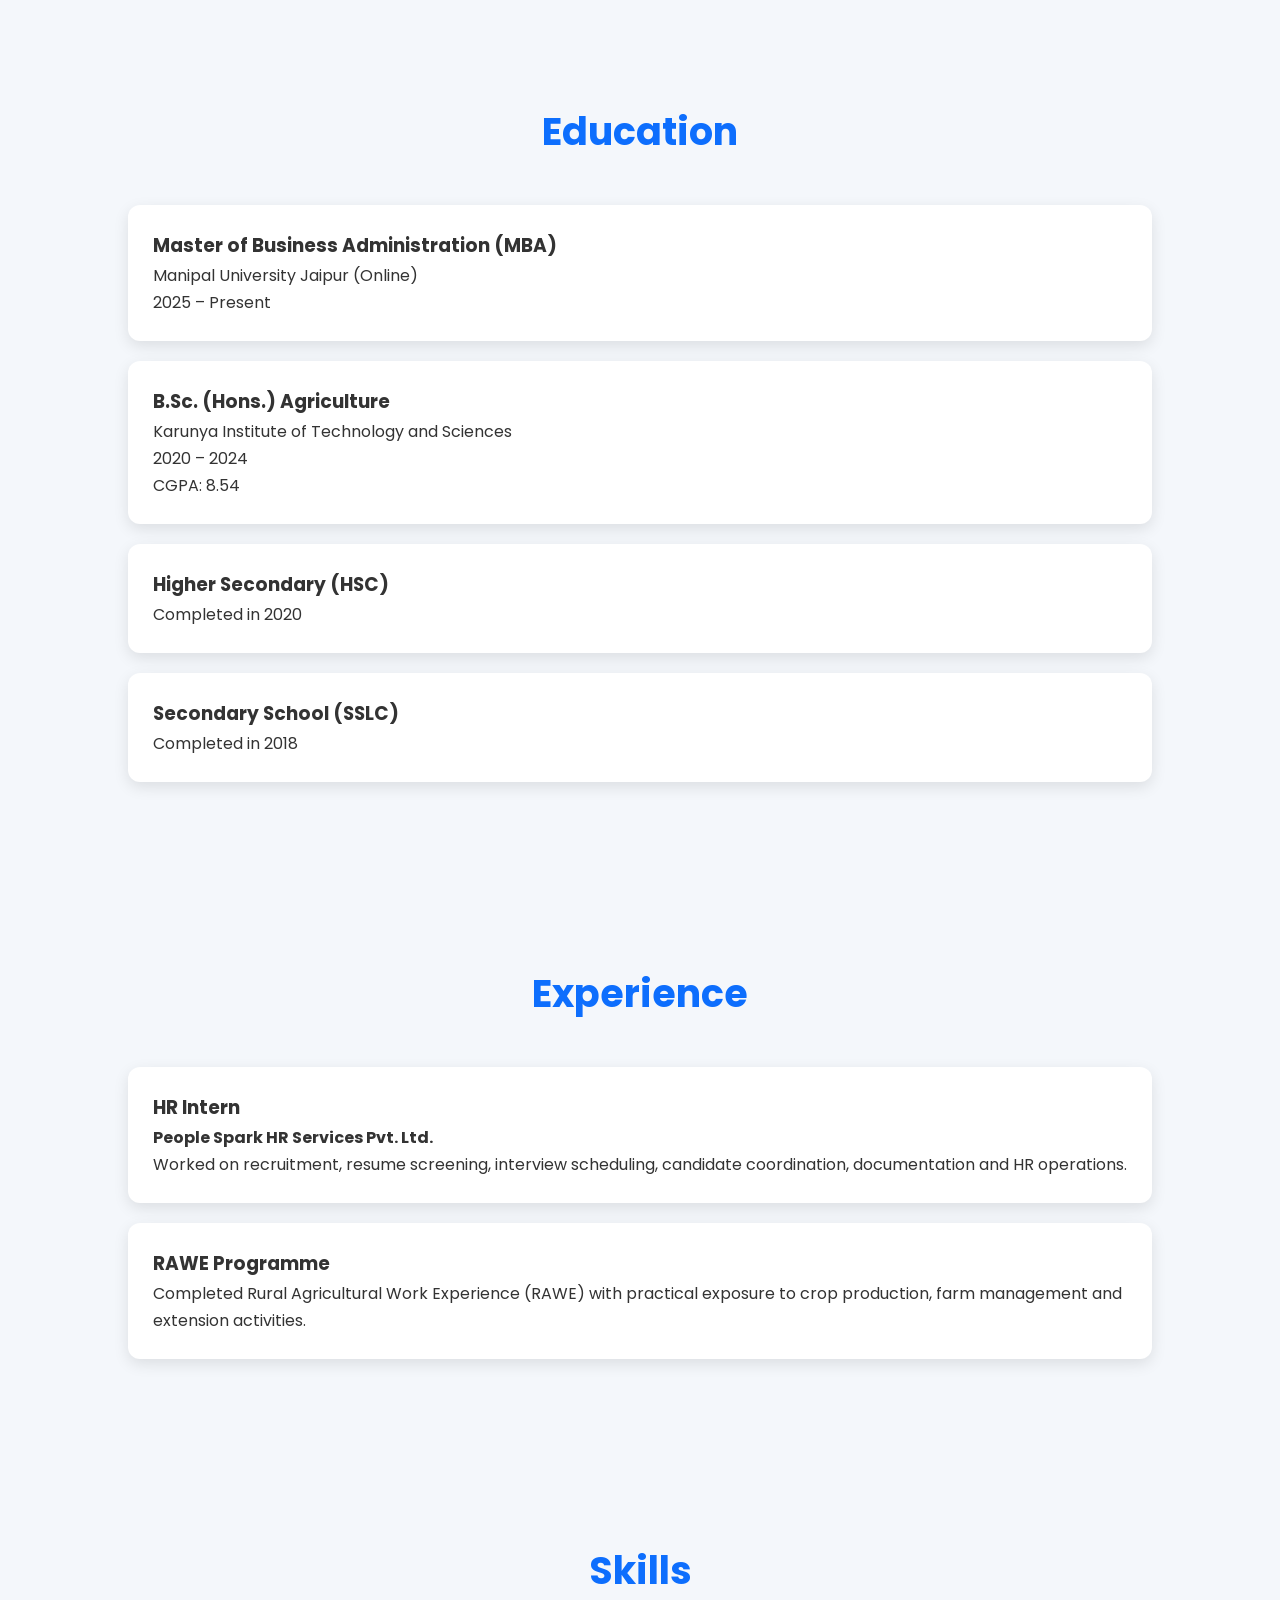
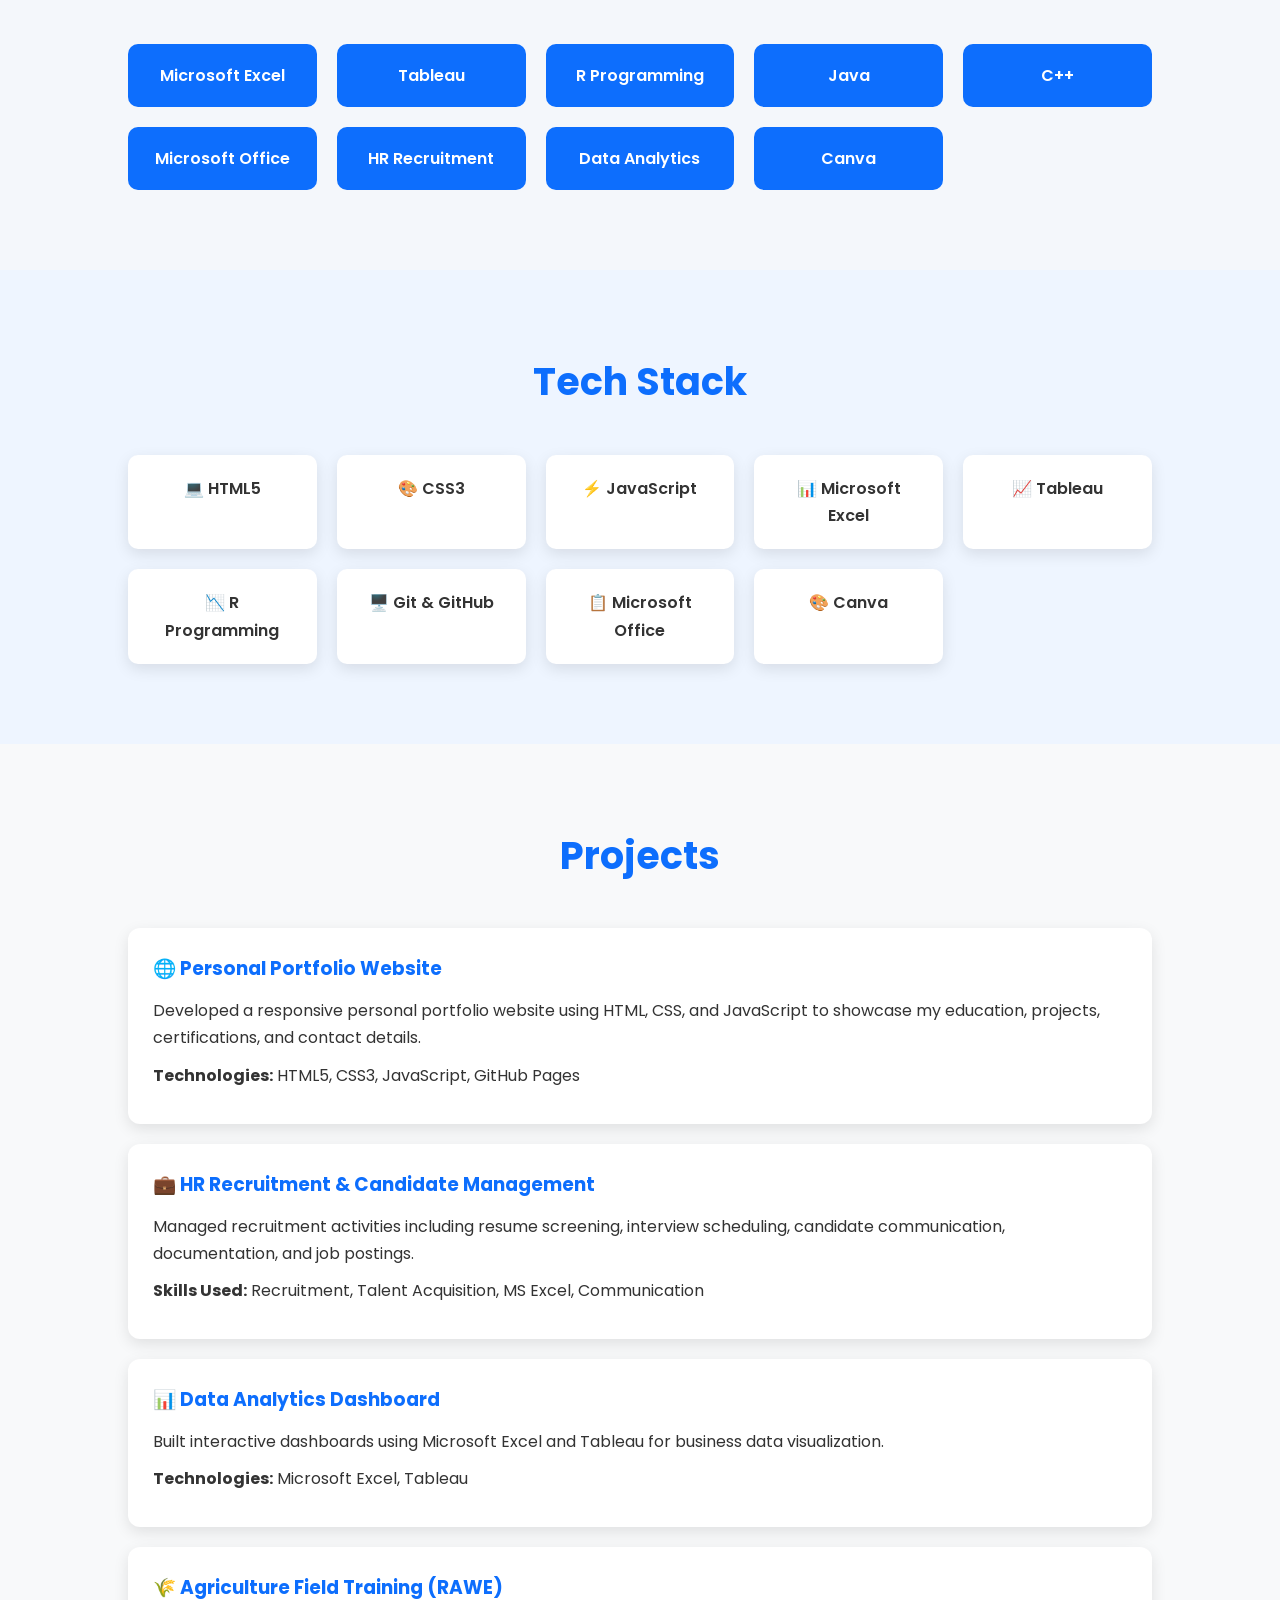
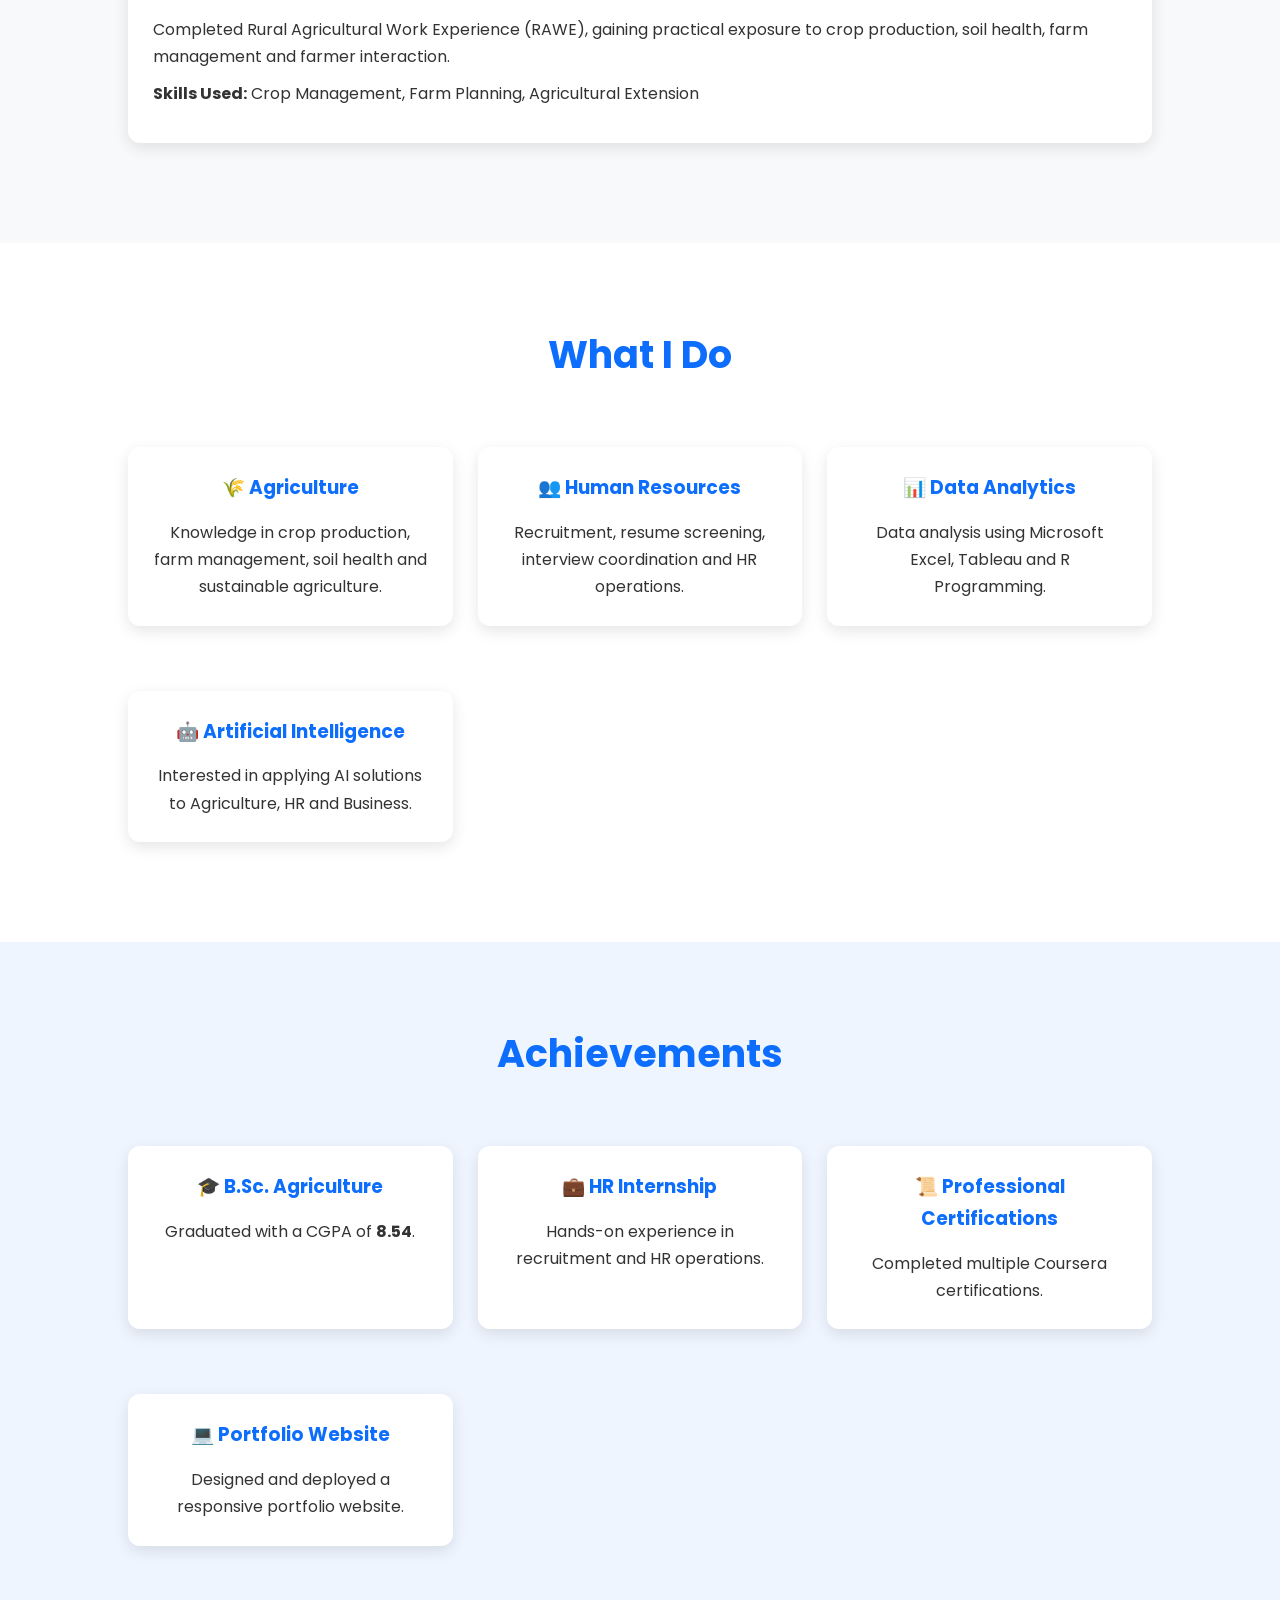
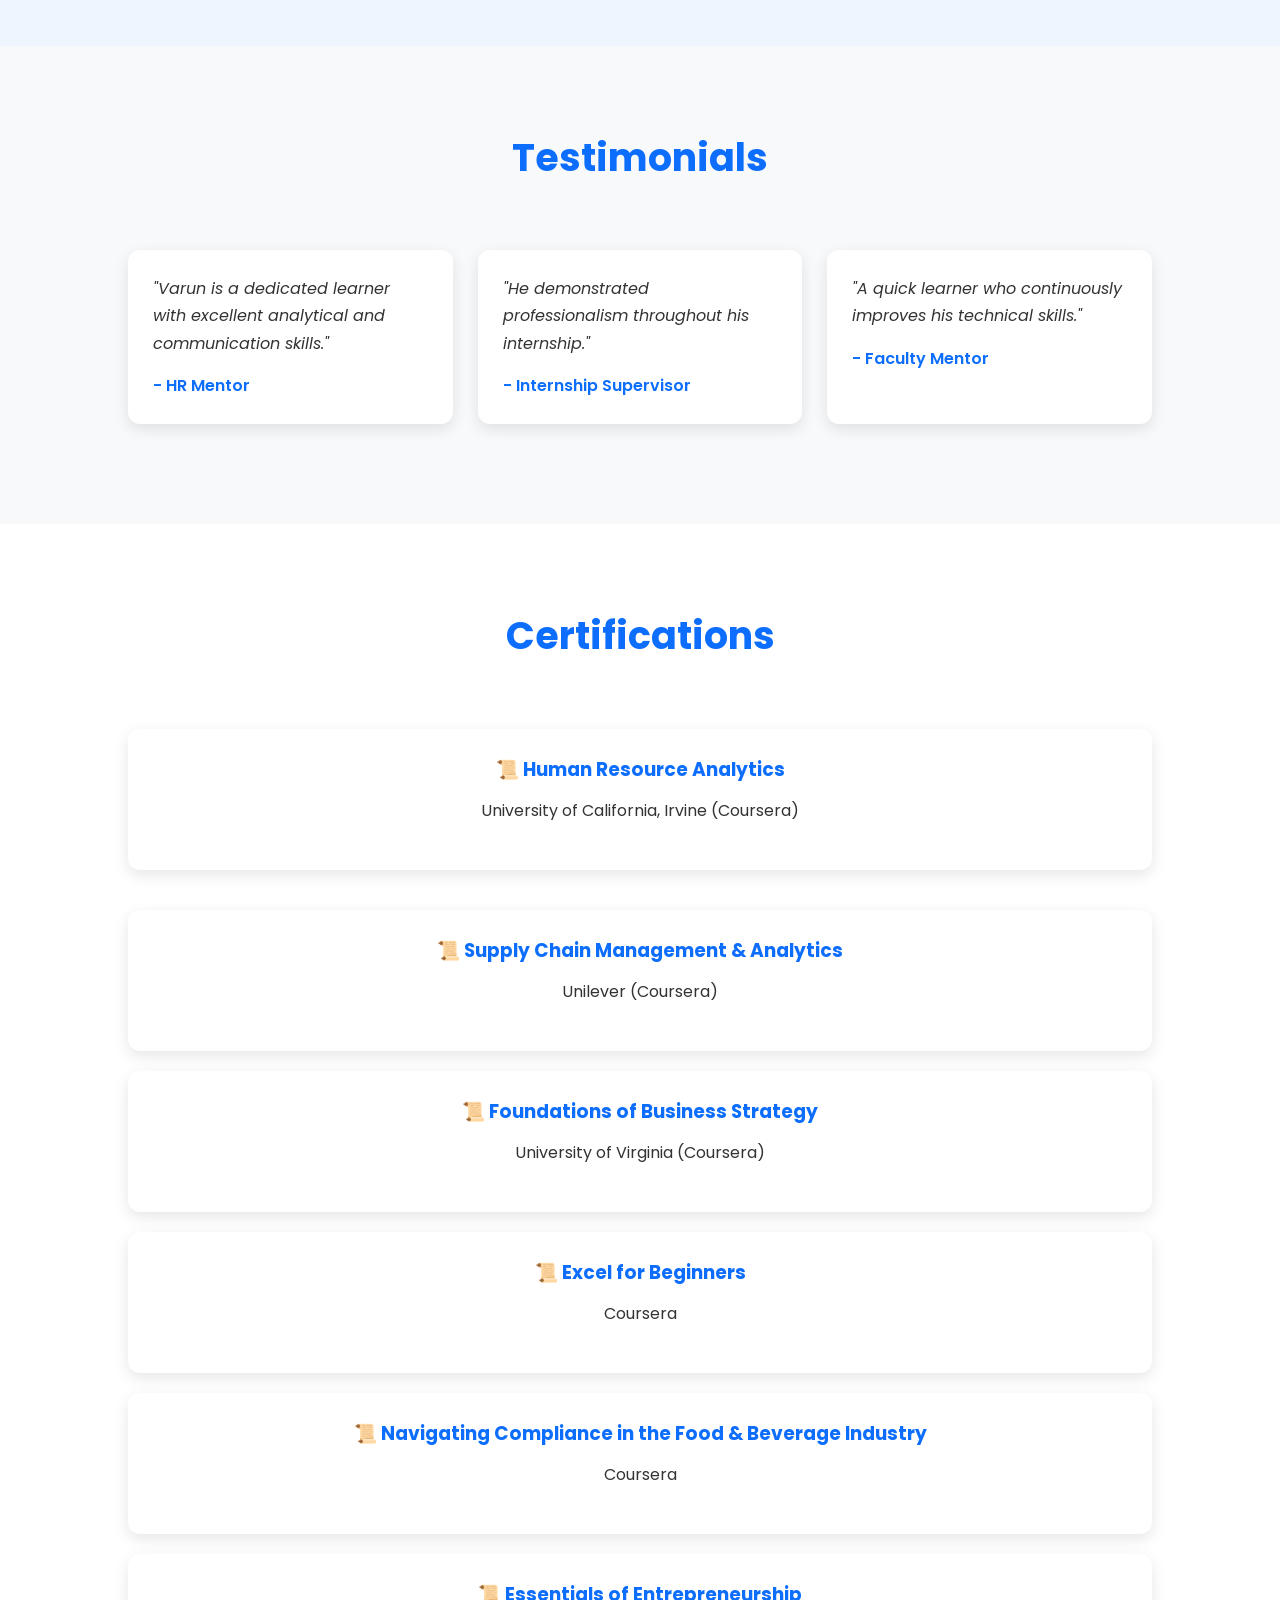
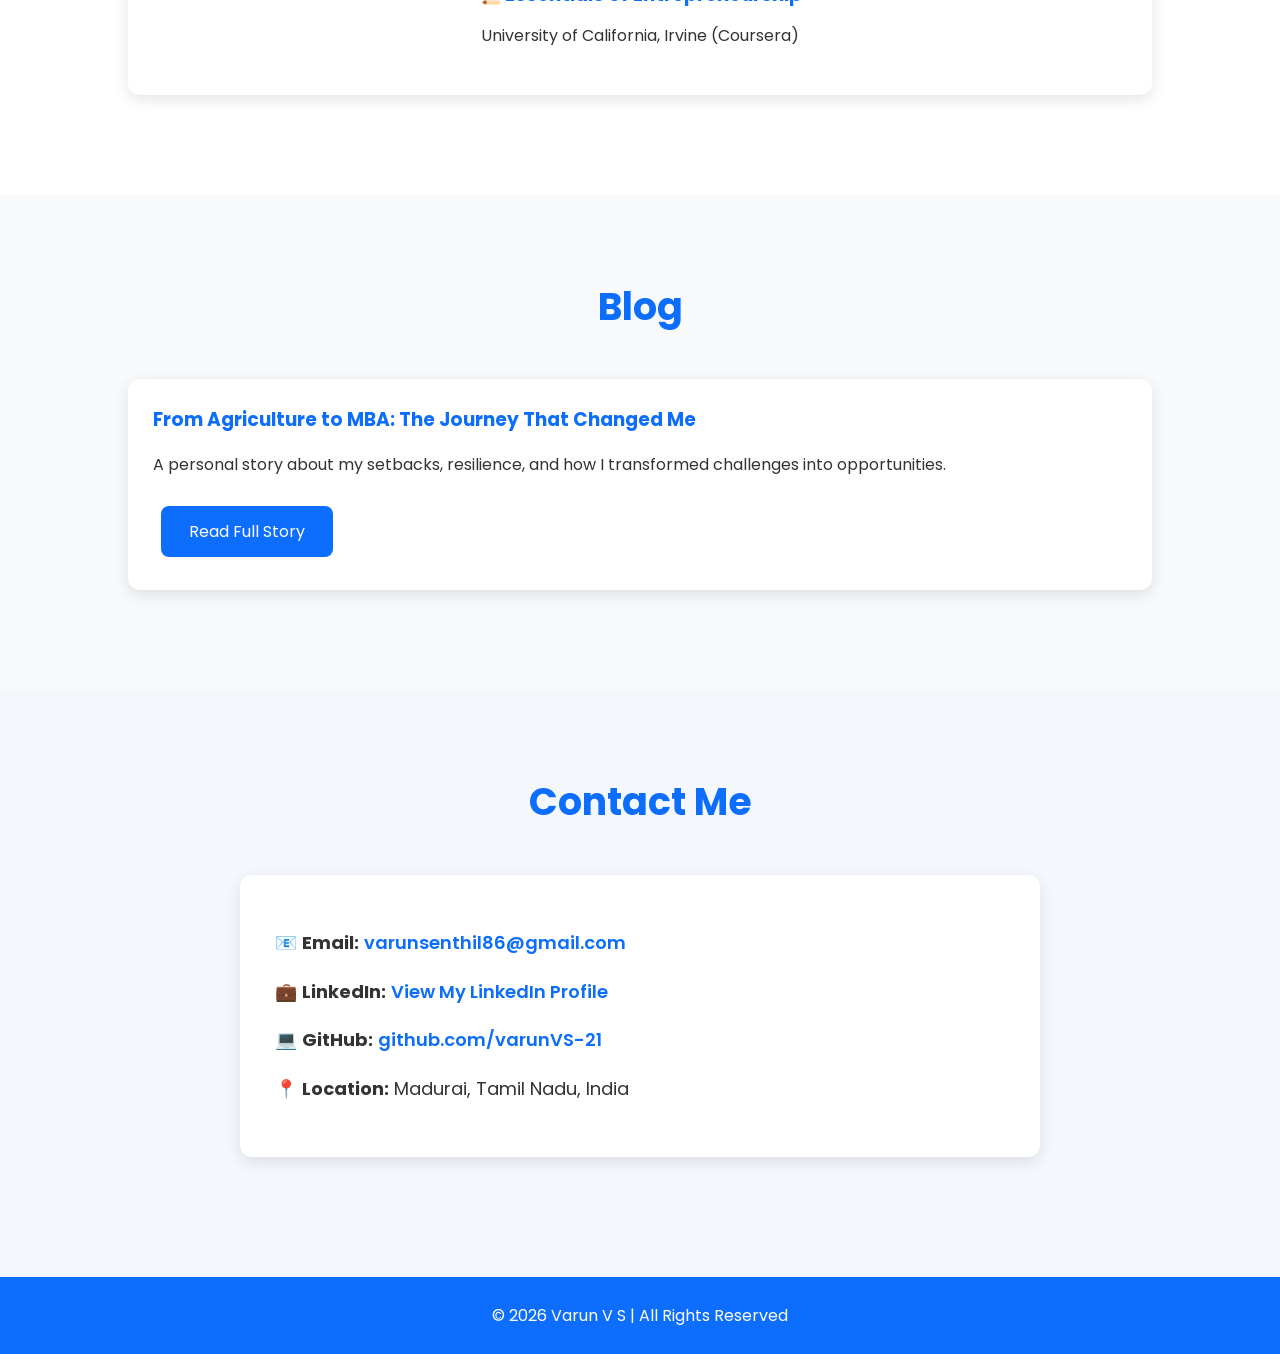
==== commit 9a502501: "Update index.html" ====
--- a/index.html
+++ b/index.html
@@ -24,8 +24,11 @@
     <!-- Navigation -->
     <nav>
         <div class="logo">Varun V S</div>
-        <ul>
-           
+
+    <div class="menu-toggle" id="menu-toggle">
+        ☰
+    </div>
+    <ul id="nav-links">       
 </nav>
             <li><a href="#home">Home</a></li>
             <li><a href="#about">About</a></li>
--- a/style.css
+++ b/style.css
@@ -587,3 +587,68 @@
 #preloader{
     transition: opacity 0.5s ease;
 }
+/* Mobile Responsive */
+@media (max-width:768px){
+
+nav{
+    flex-direction:column;
+    padding:15px 20px;
+}
+.hero{
+    padding:40px 20px;
+    min-height:auto;
+}
+
+.hero-content{
+    flex-direction:column-reverse;
+    align-items:center;
+    text-align:center;
+    gap:30px;
+}
+
+.hero-text{
+    width:100%;
+}
+.hero-text h1{
+    font-size:36px;
+    line-height:1.2;
+    margin-bottom:10px;
+}
+
+.hero-text h2{
+    font-size:20px;
+    margin-bottom:15px;
+}
+
+.hero-text p{
+    font-size:16px;
+    line-height:1.8;
+}
+.hero-image{
+    width:100%;
+    text-align:center;
+}
+
+.hero-image img{
+    width:220px;
+    height:220px;
+    object-fit:cover;
+}
+nav ul{
+    flex-direction:column;
+    align-items:center;
+    gap:15px;
+    margin-top:15px;
+}
+
+ 
+
+  section {
+    padding: 20px;
+  }
+
+  .container {
+    width: 95%;
+    margin: auto;
+  }
+}
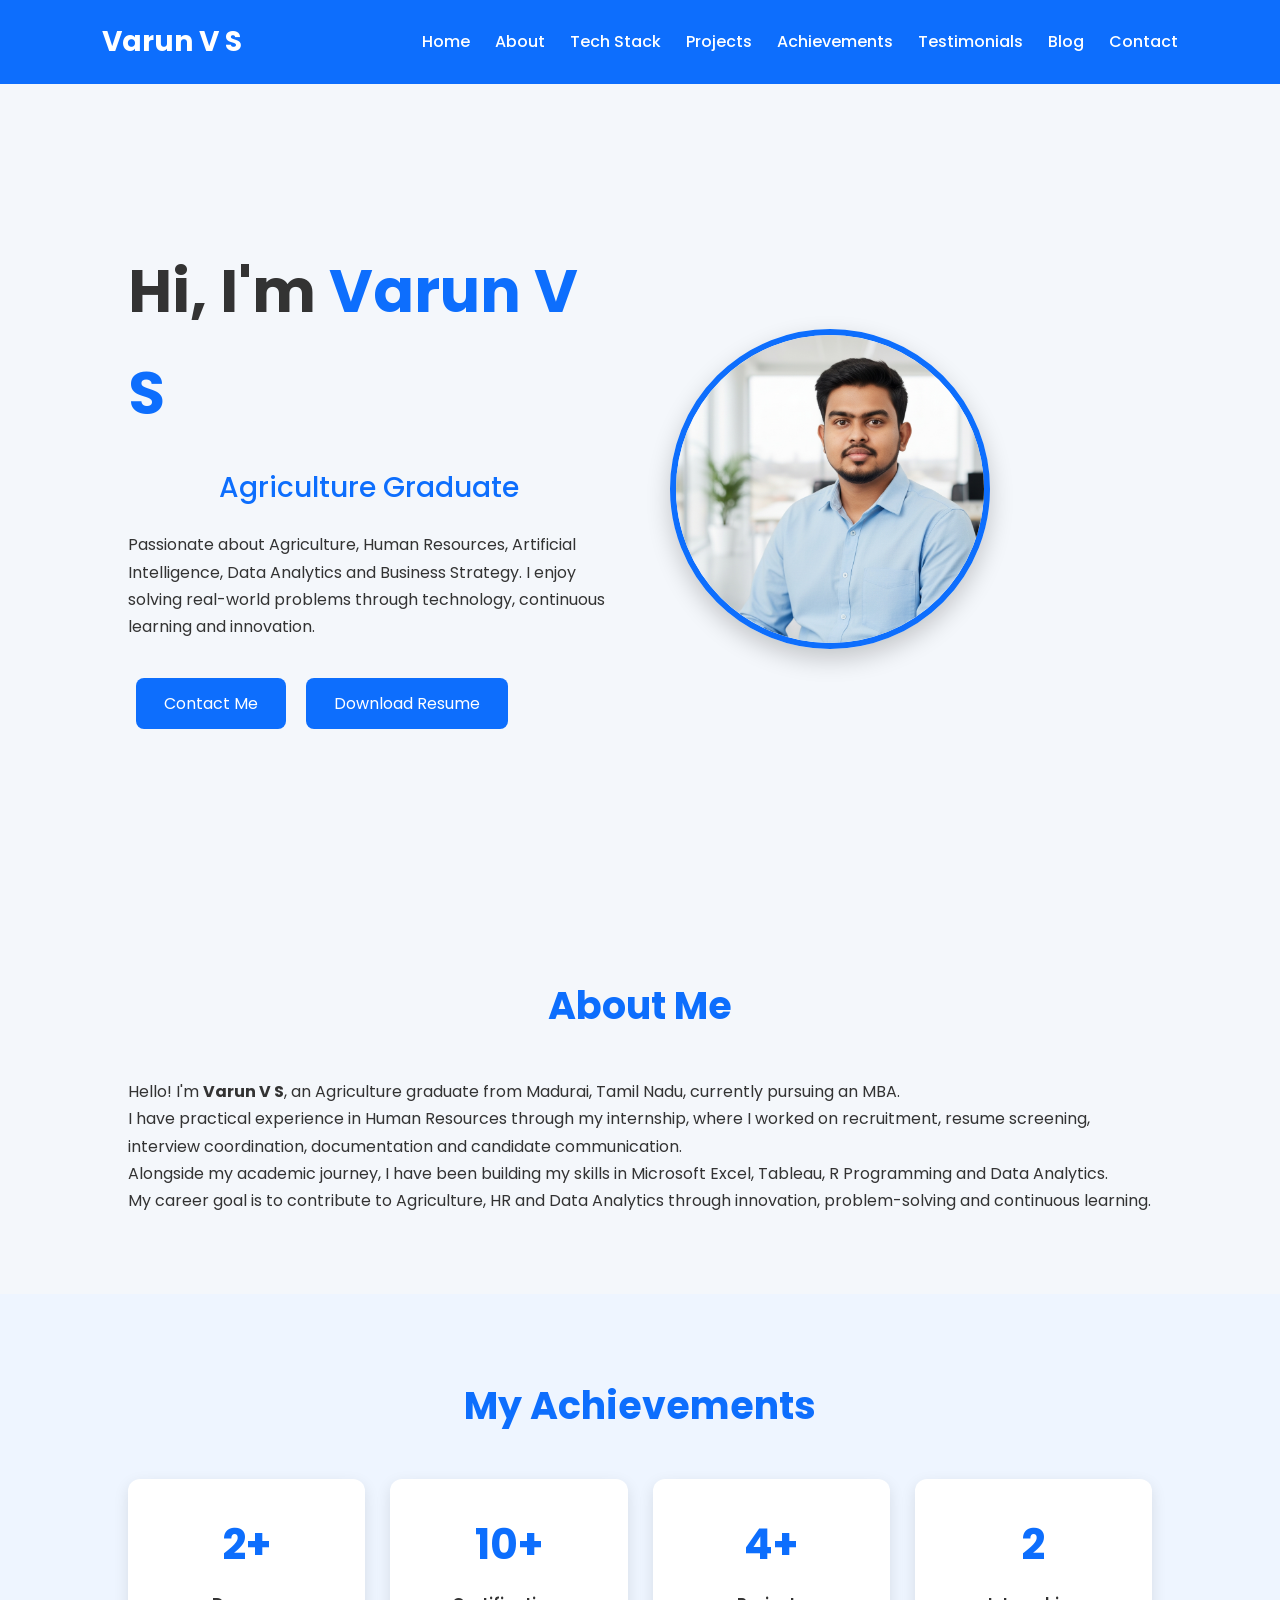
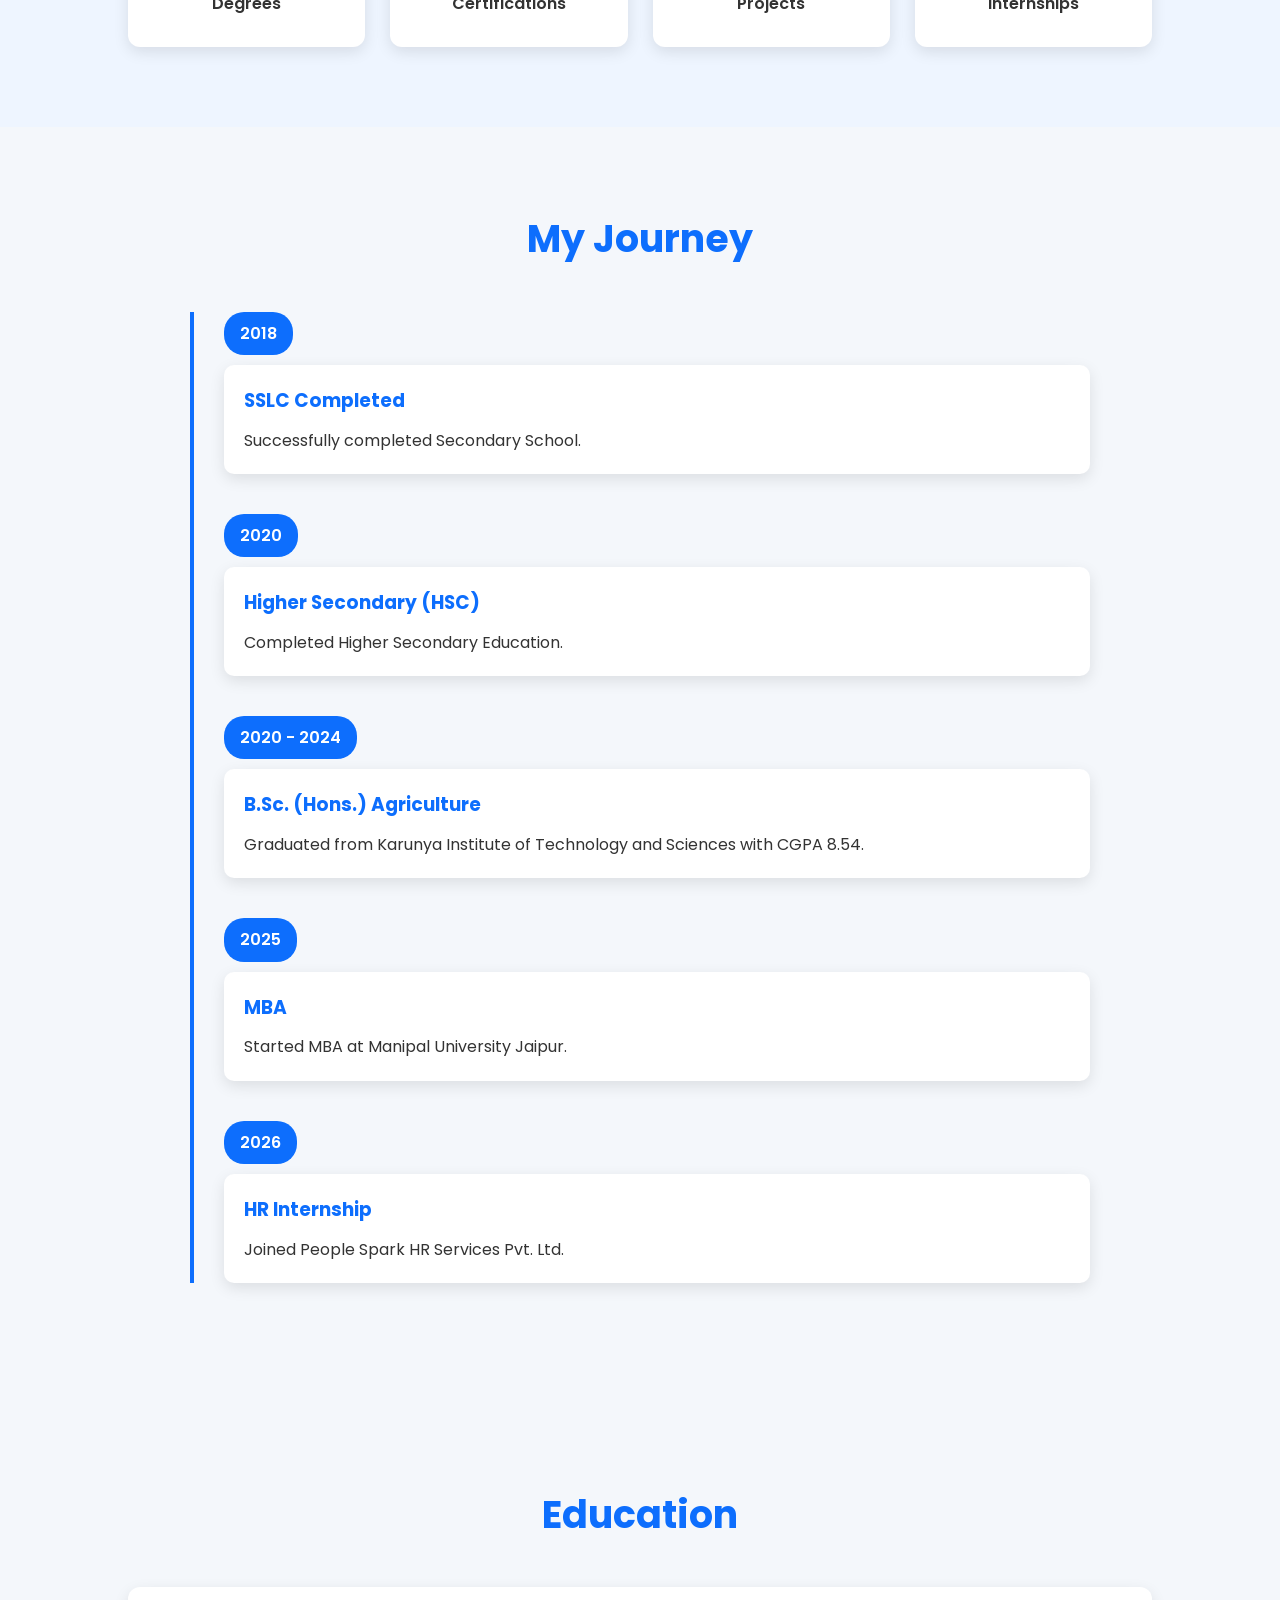
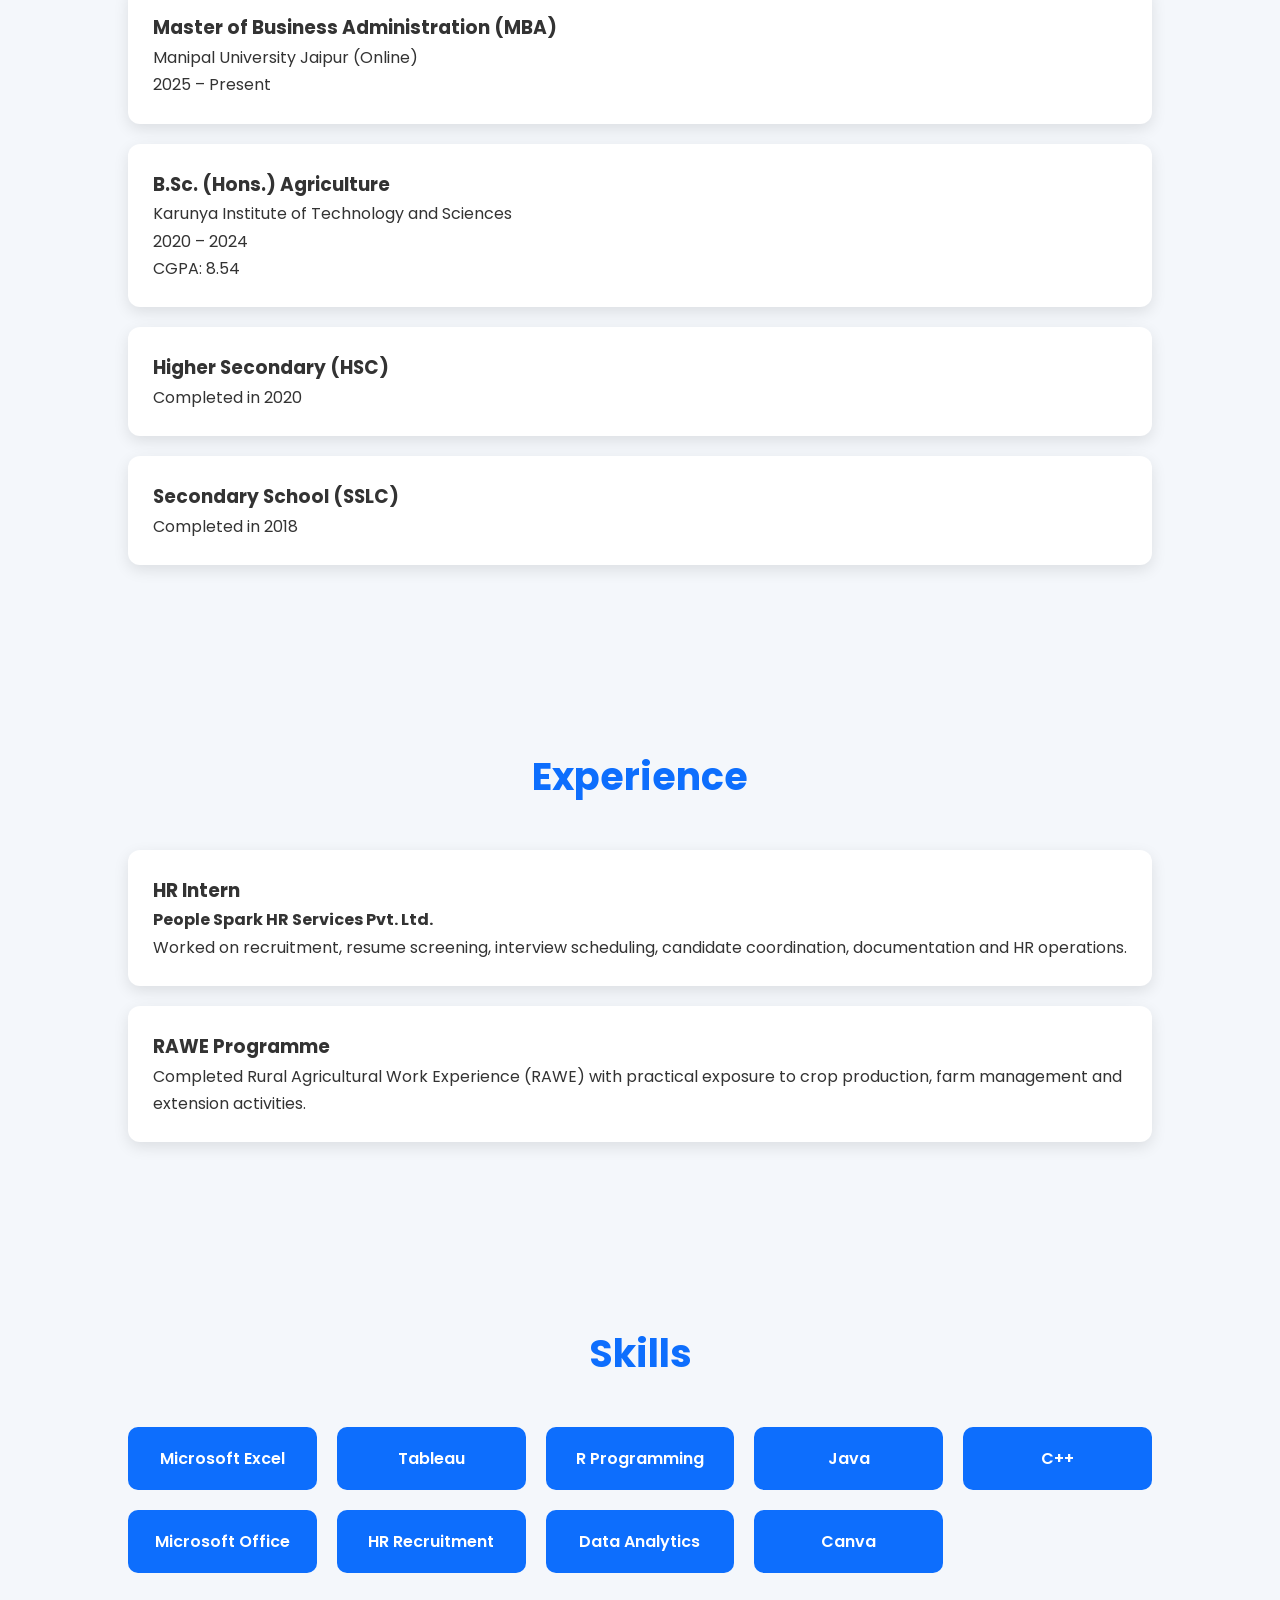
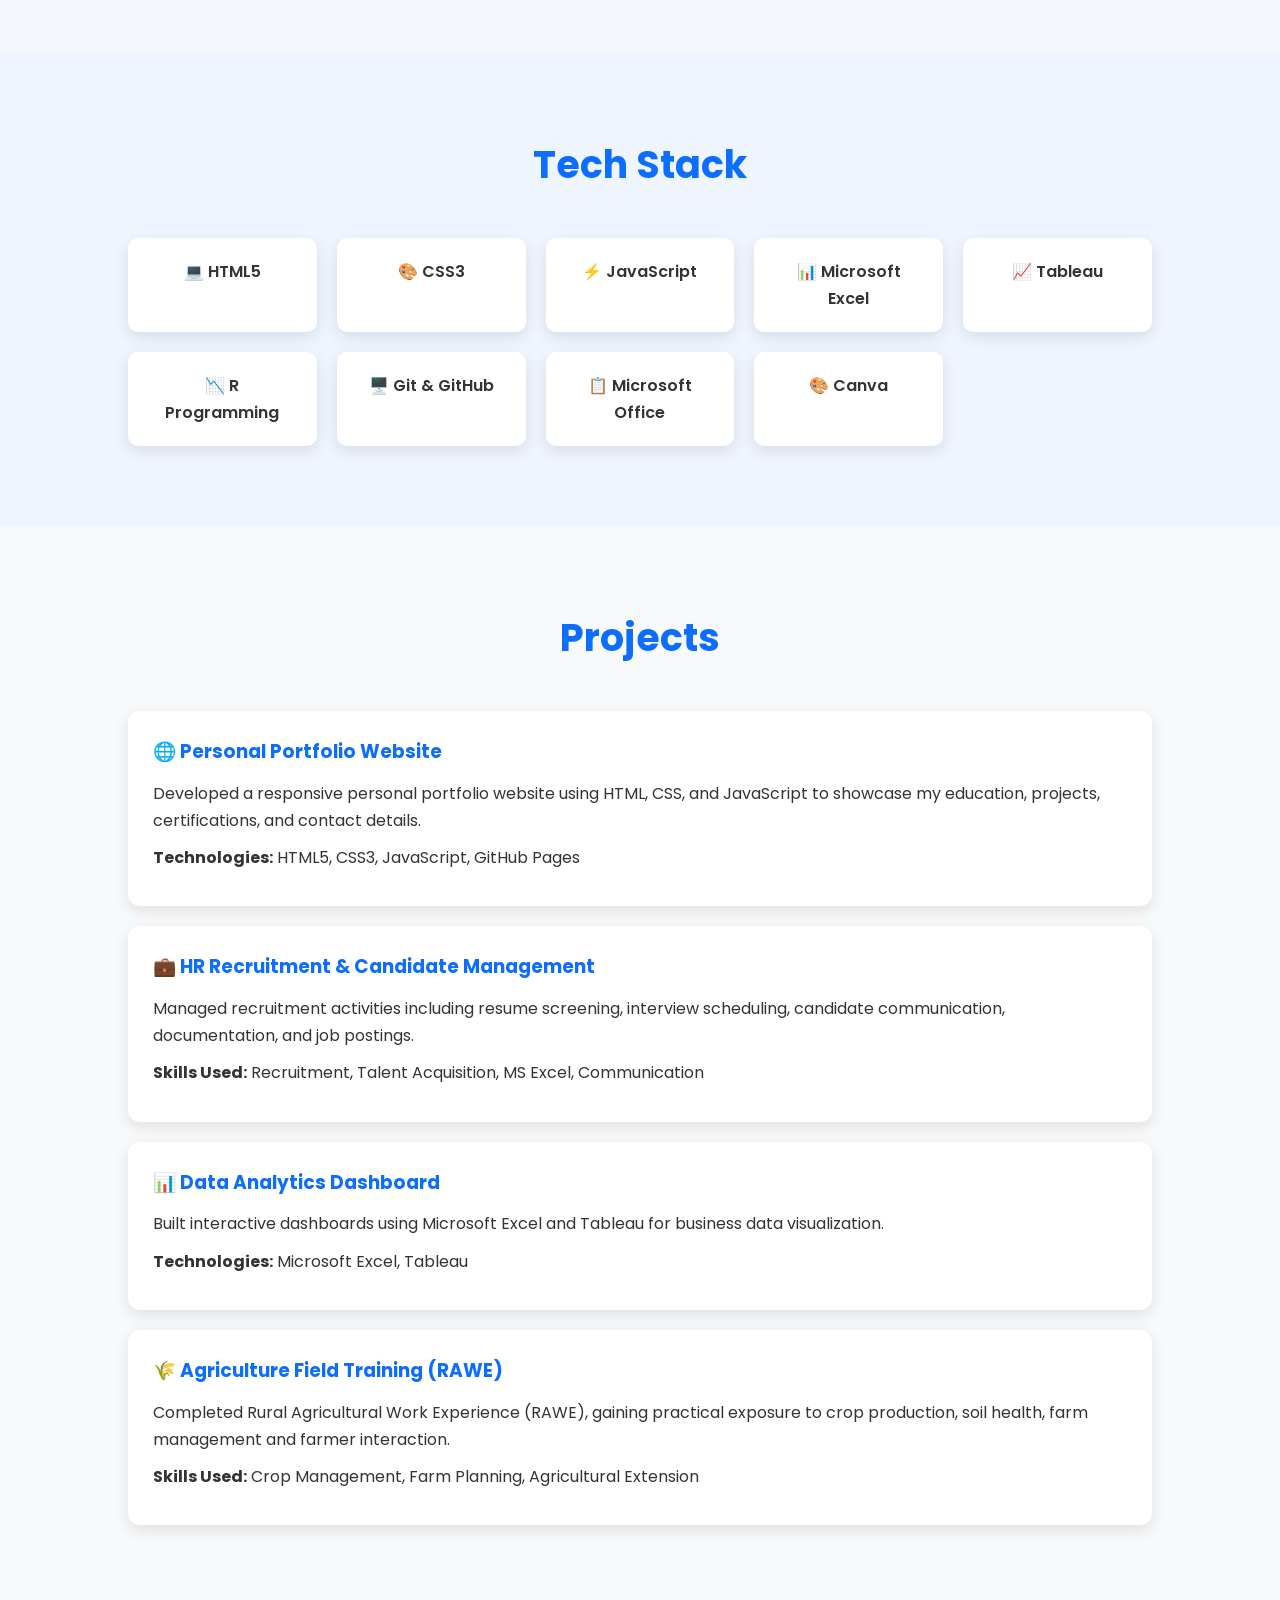
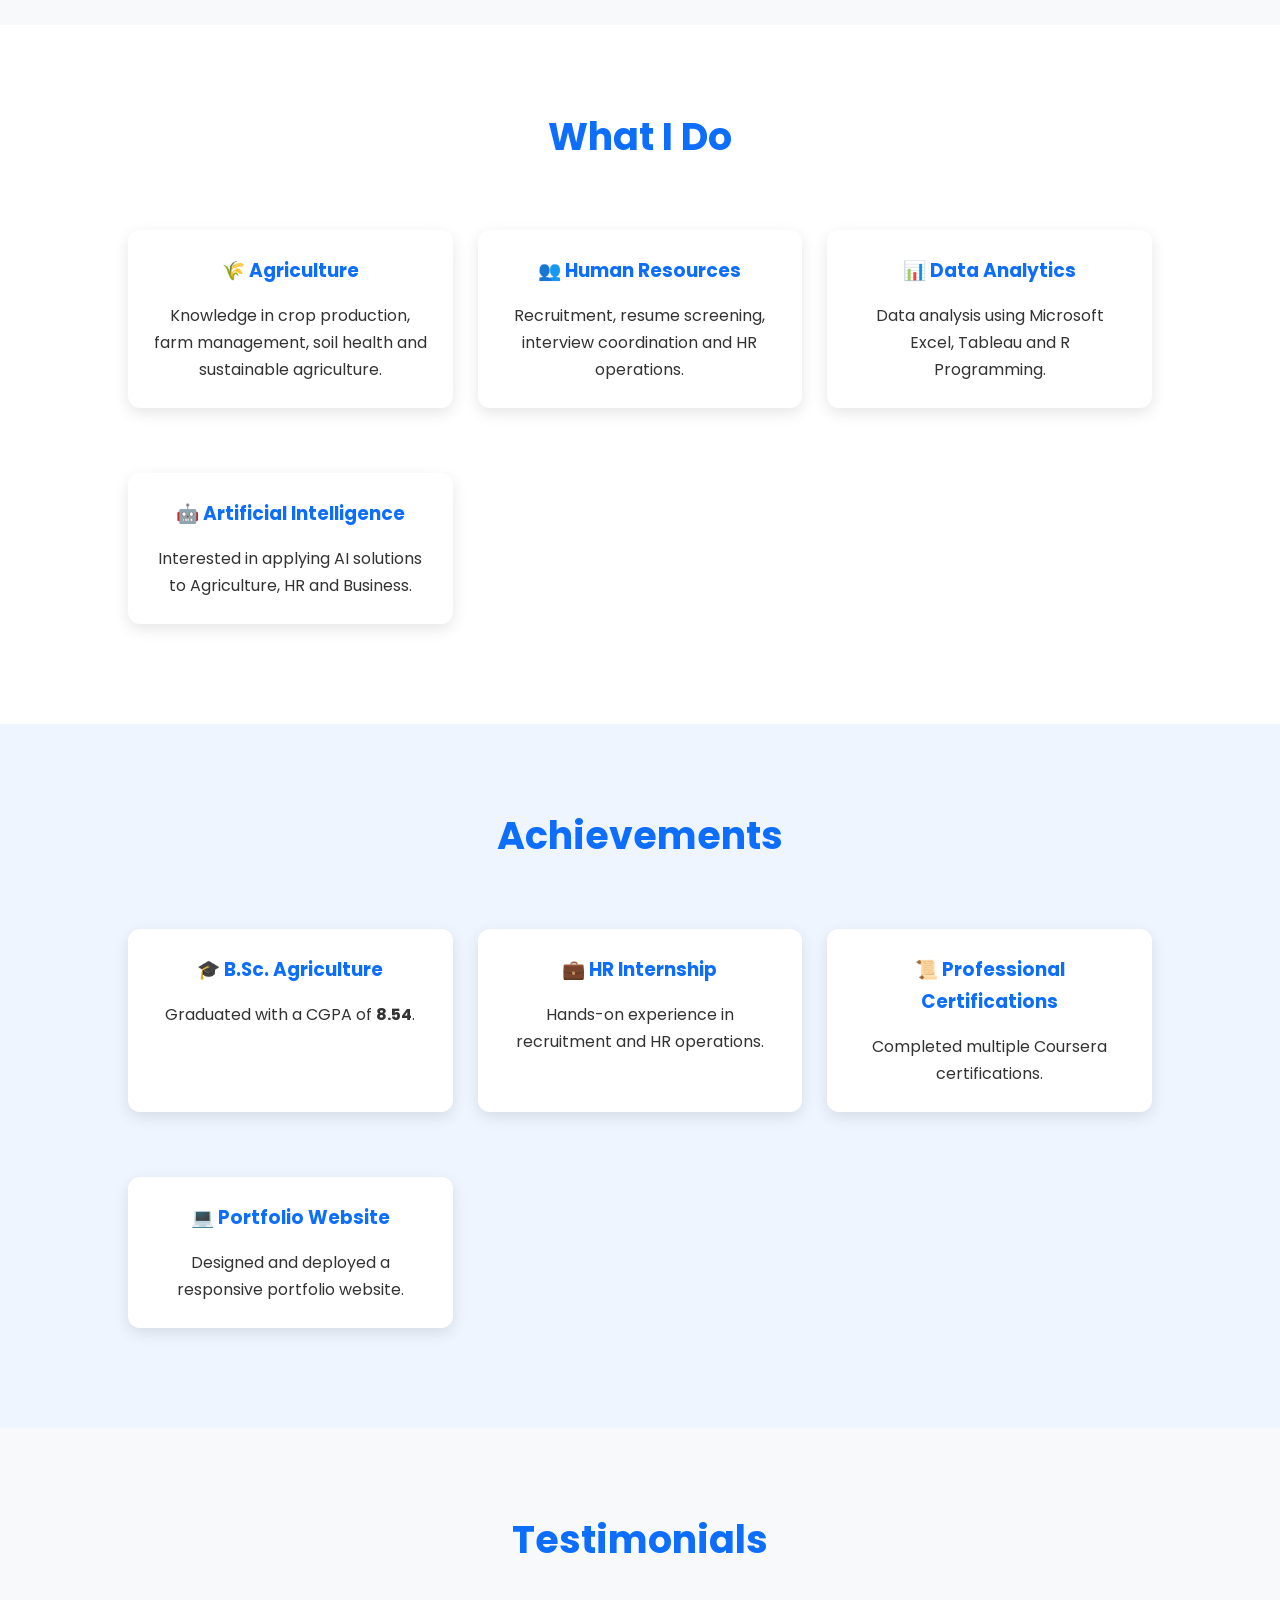
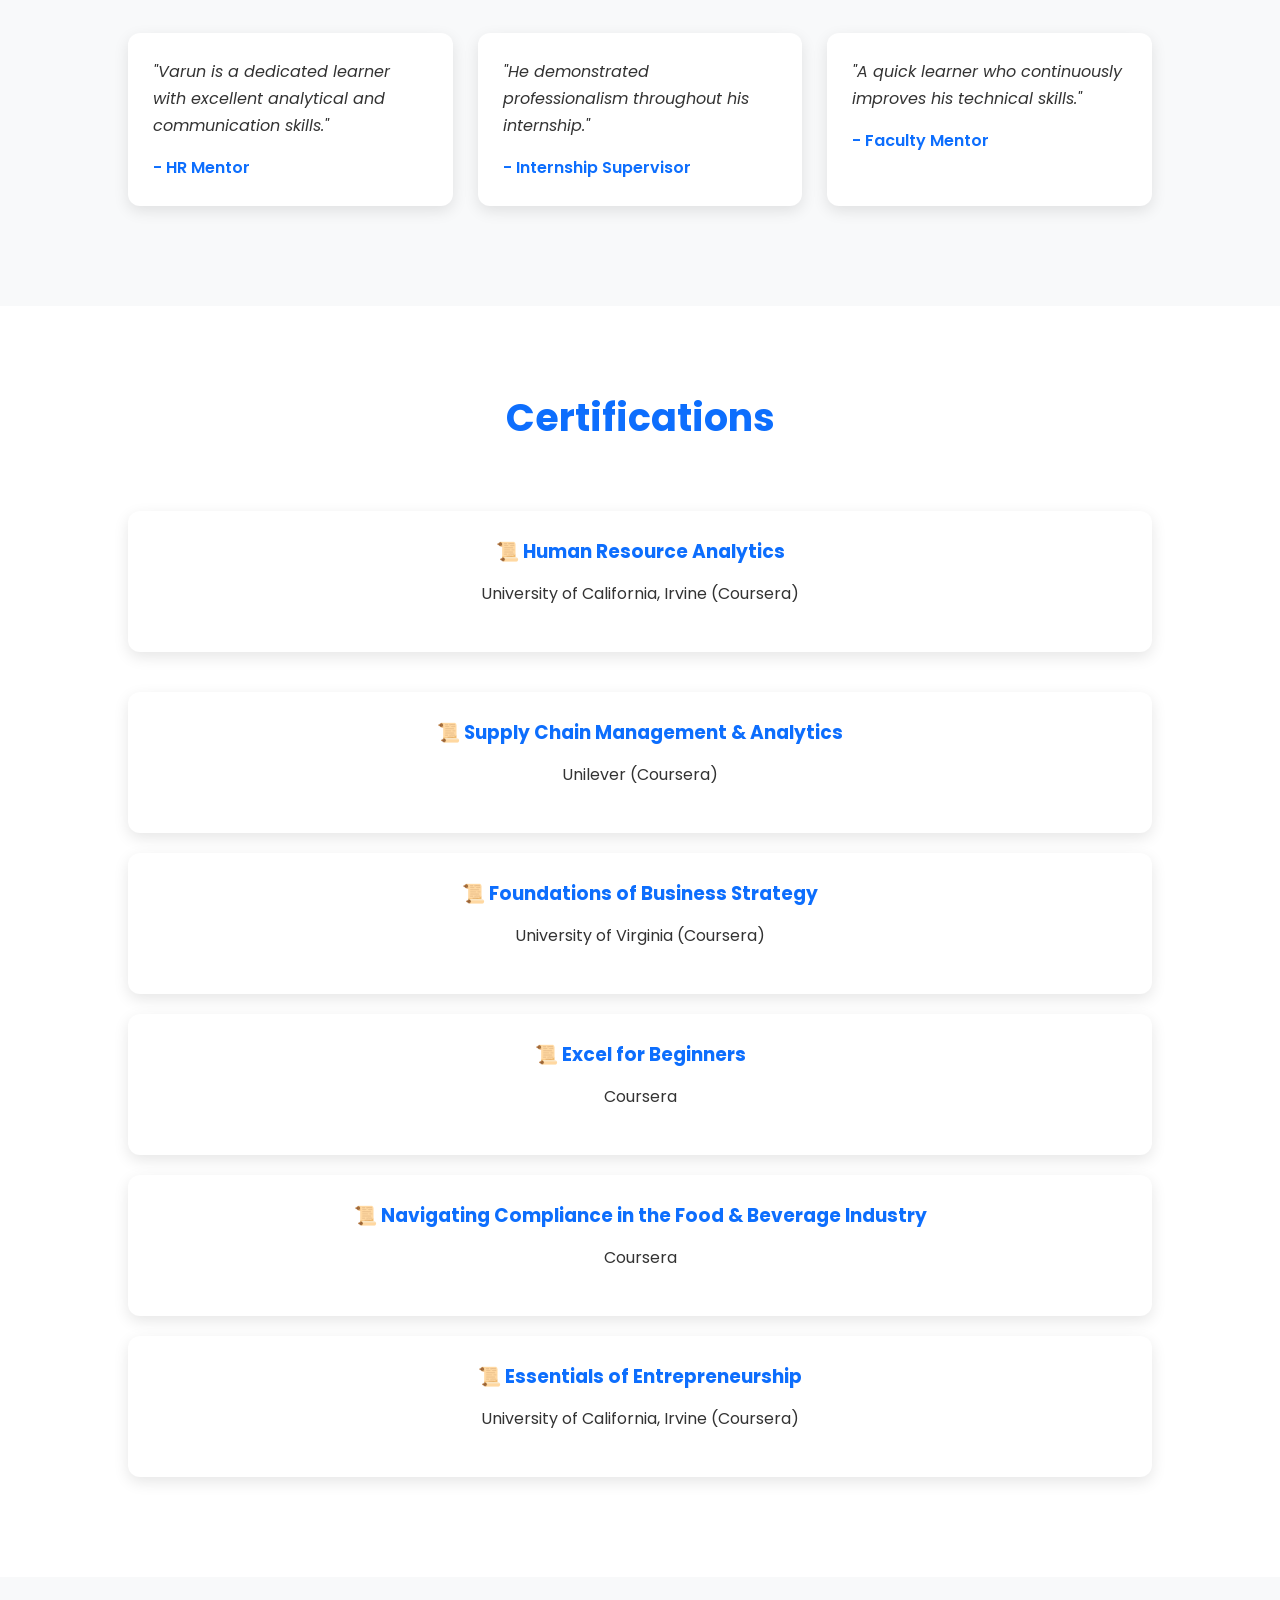
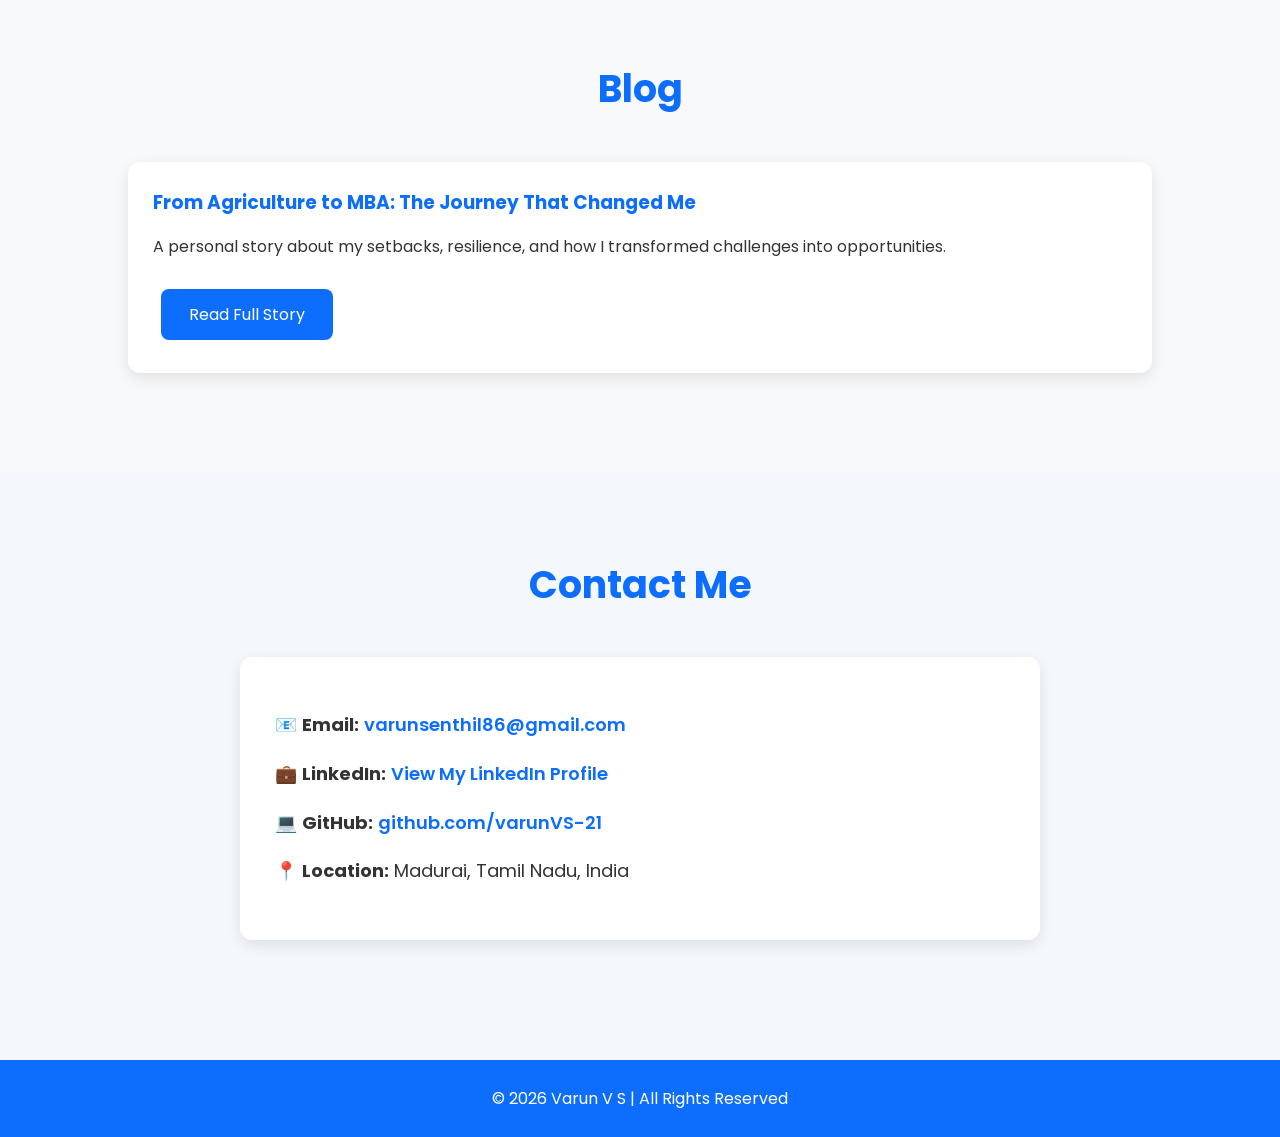
==== commit 9f1f65de: "Update index.html" ====
--- a/index.html
+++ b/index.html
@@ -23,23 +23,23 @@
 </div>
     <!-- Navigation -->
     <nav>
-        <div class="logo">Varun V S</div>
+    <div class="logo">Varun V S</div>
 
     <div class="menu-toggle" id="menu-toggle">
         ☰
     </div>
-    <ul id="nav-links">       
+
+    <ul id="nav-links">
+        <li><a href="#home">Home</a></li>
+        <li><a href="#about">About</a></li>
+        <li><a href="#techstack">Tech Stack</a></li>
+        <li><a href="#projects">Projects</a></li>
+        <li><a href="#achievements">Achievements</a></li>
+        <li><a href="#testimonials">Testimonials</a></li>
+        <li><a href="#blog">Blog</a></li>
+        <li><a href="#contact">Contact</a></li>
+    </ul>
 </nav>
-            <li><a href="#home">Home</a></li>
-            <li><a href="#about">About</a></li>
-            <li><a href="#techstack">Tech Stack</a></li>
-            <li><a href="#projects">Projects</a></li>
-            <li><a href="#achievements">Achievements</a></li>
-            <li><a href="#testimonials">Testimonials</a></li>
-            <li><a href="#blog">Blog</a></li>
-            <li><a href="#contact">Contact</a></li>
-        </ul>
-    </nav>
 
     <!-- Hero -->
     <section id="home" class="hero">
--- a/style.css
+++ b/style.css
@@ -652,3 +652,45 @@
     margin: auto;
   }
 }
+/* ========================= */
+/* Hamburger Menu */
+/* ========================= */
+
+.menu-toggle{
+    display:none;
+    font-size:30px;
+    cursor:pointer;
+    color:#fff;
+}
+
+/* Mobile View */
+@media (max-width:768px){
+
+    .menu-toggle{
+        display:block;
+    }
+
+    nav{
+        position:relative;
+    }
+
+    nav ul{
+        display:none;
+        flex-direction:column;
+        width:100%;
+        background:#0d6efd;
+        position:absolute;
+        top:70px;
+        left:0;
+        padding:20px 0;
+        text-align:center;
+    }
+
+    nav ul.active{
+        display:flex;
+    }
+
+    nav ul li{
+        margin:15px 0;
+    }
+}
